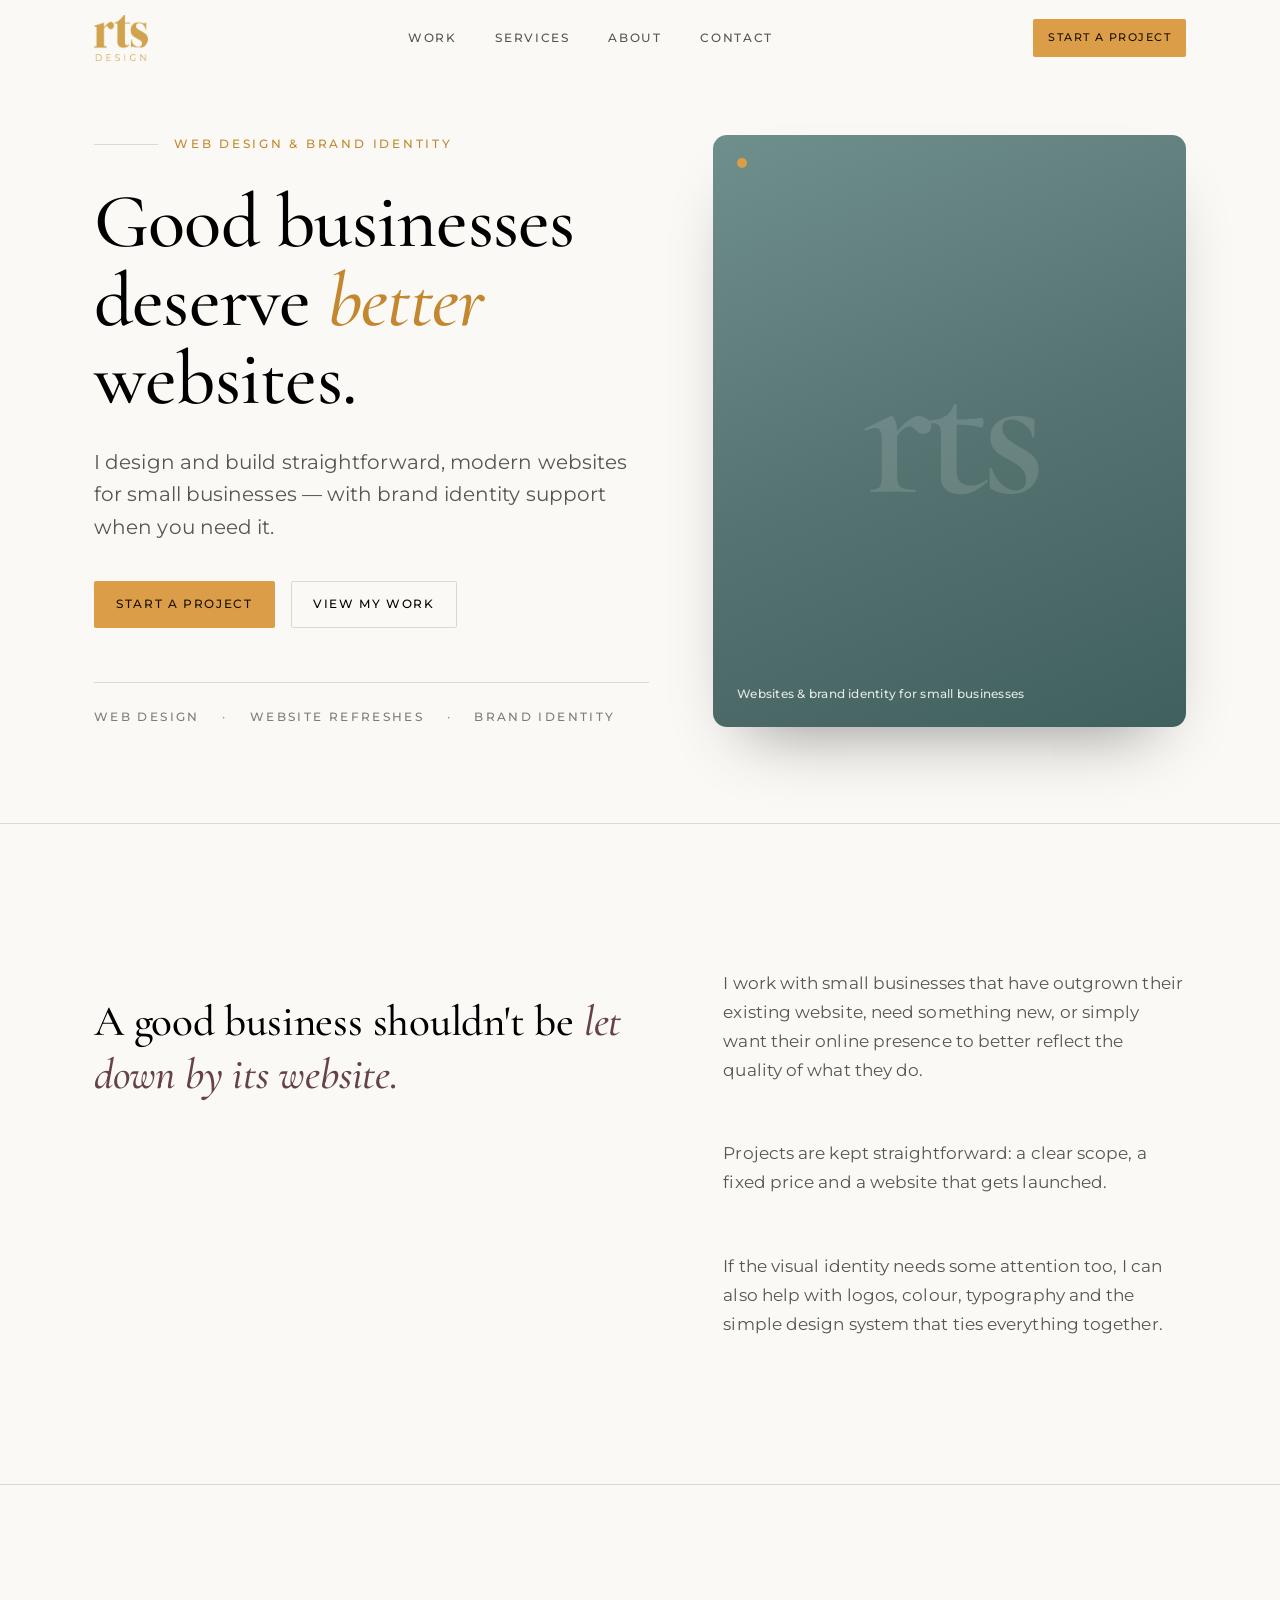
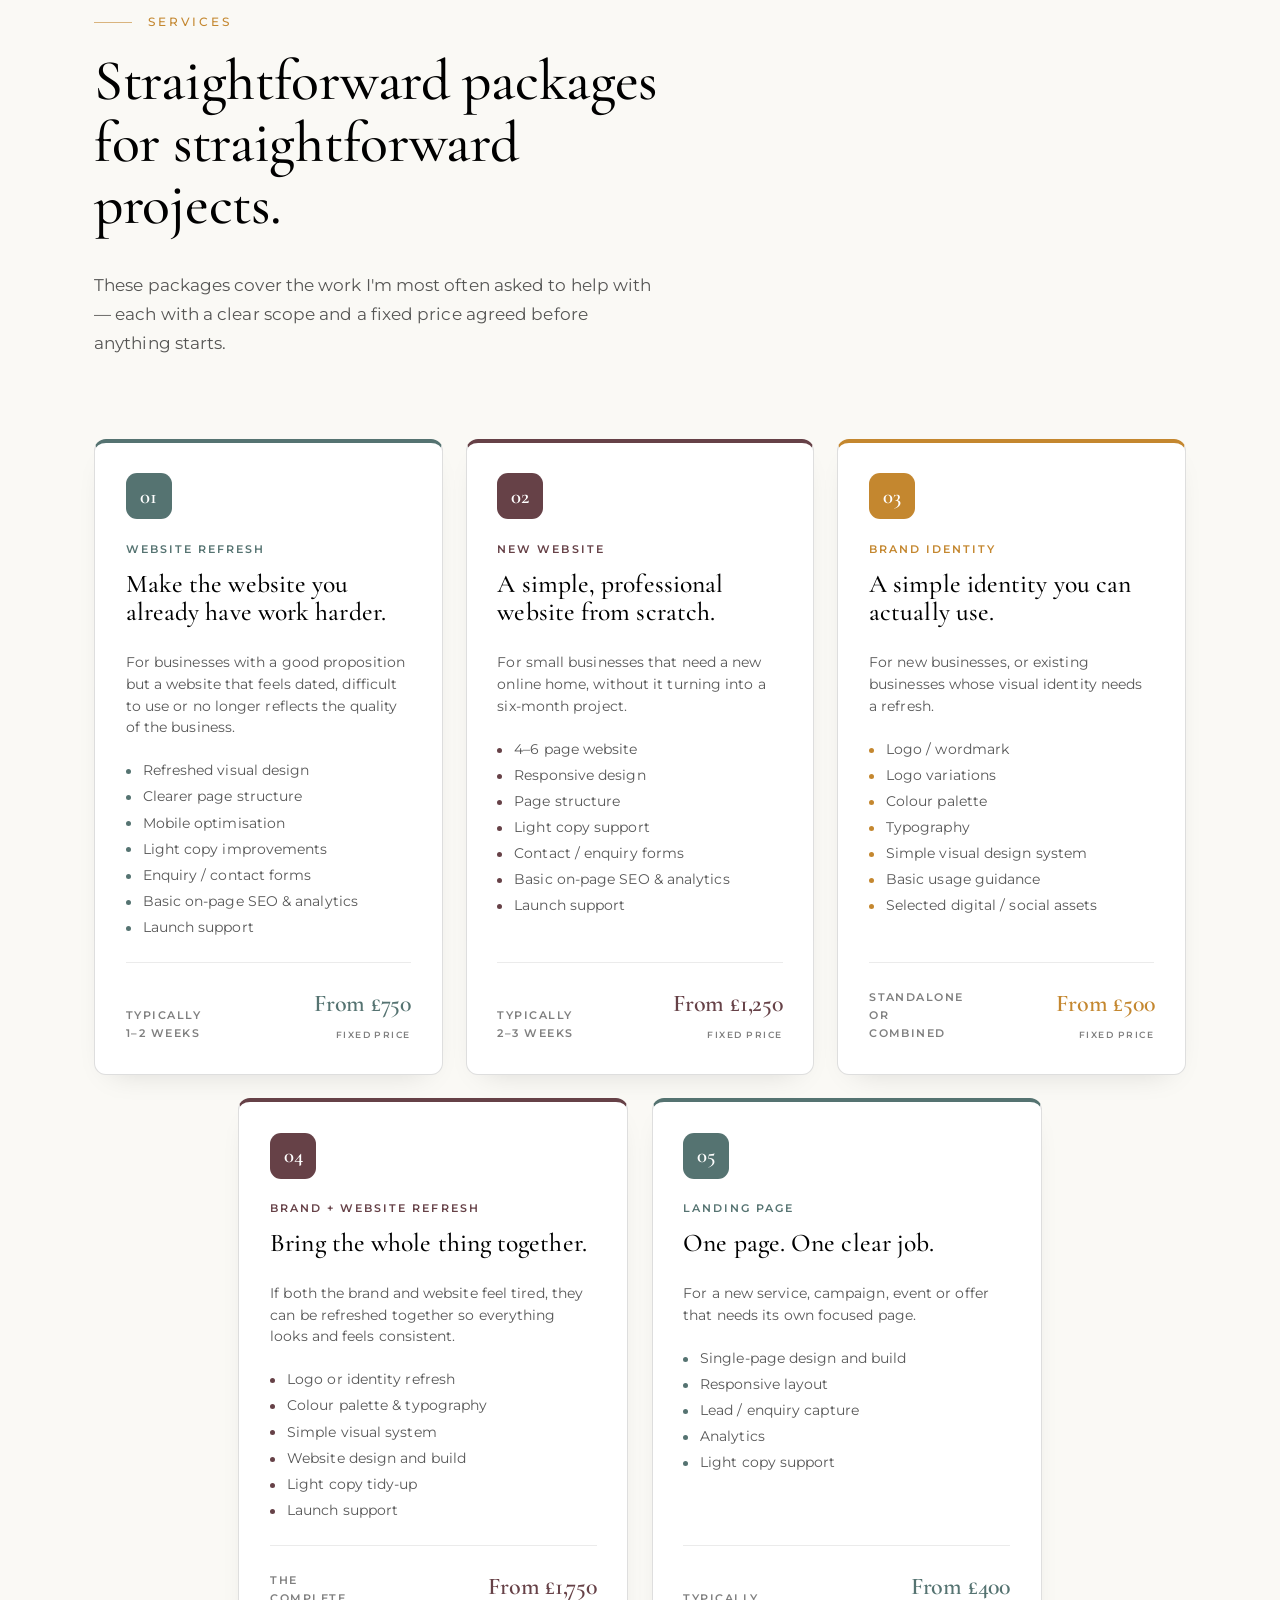
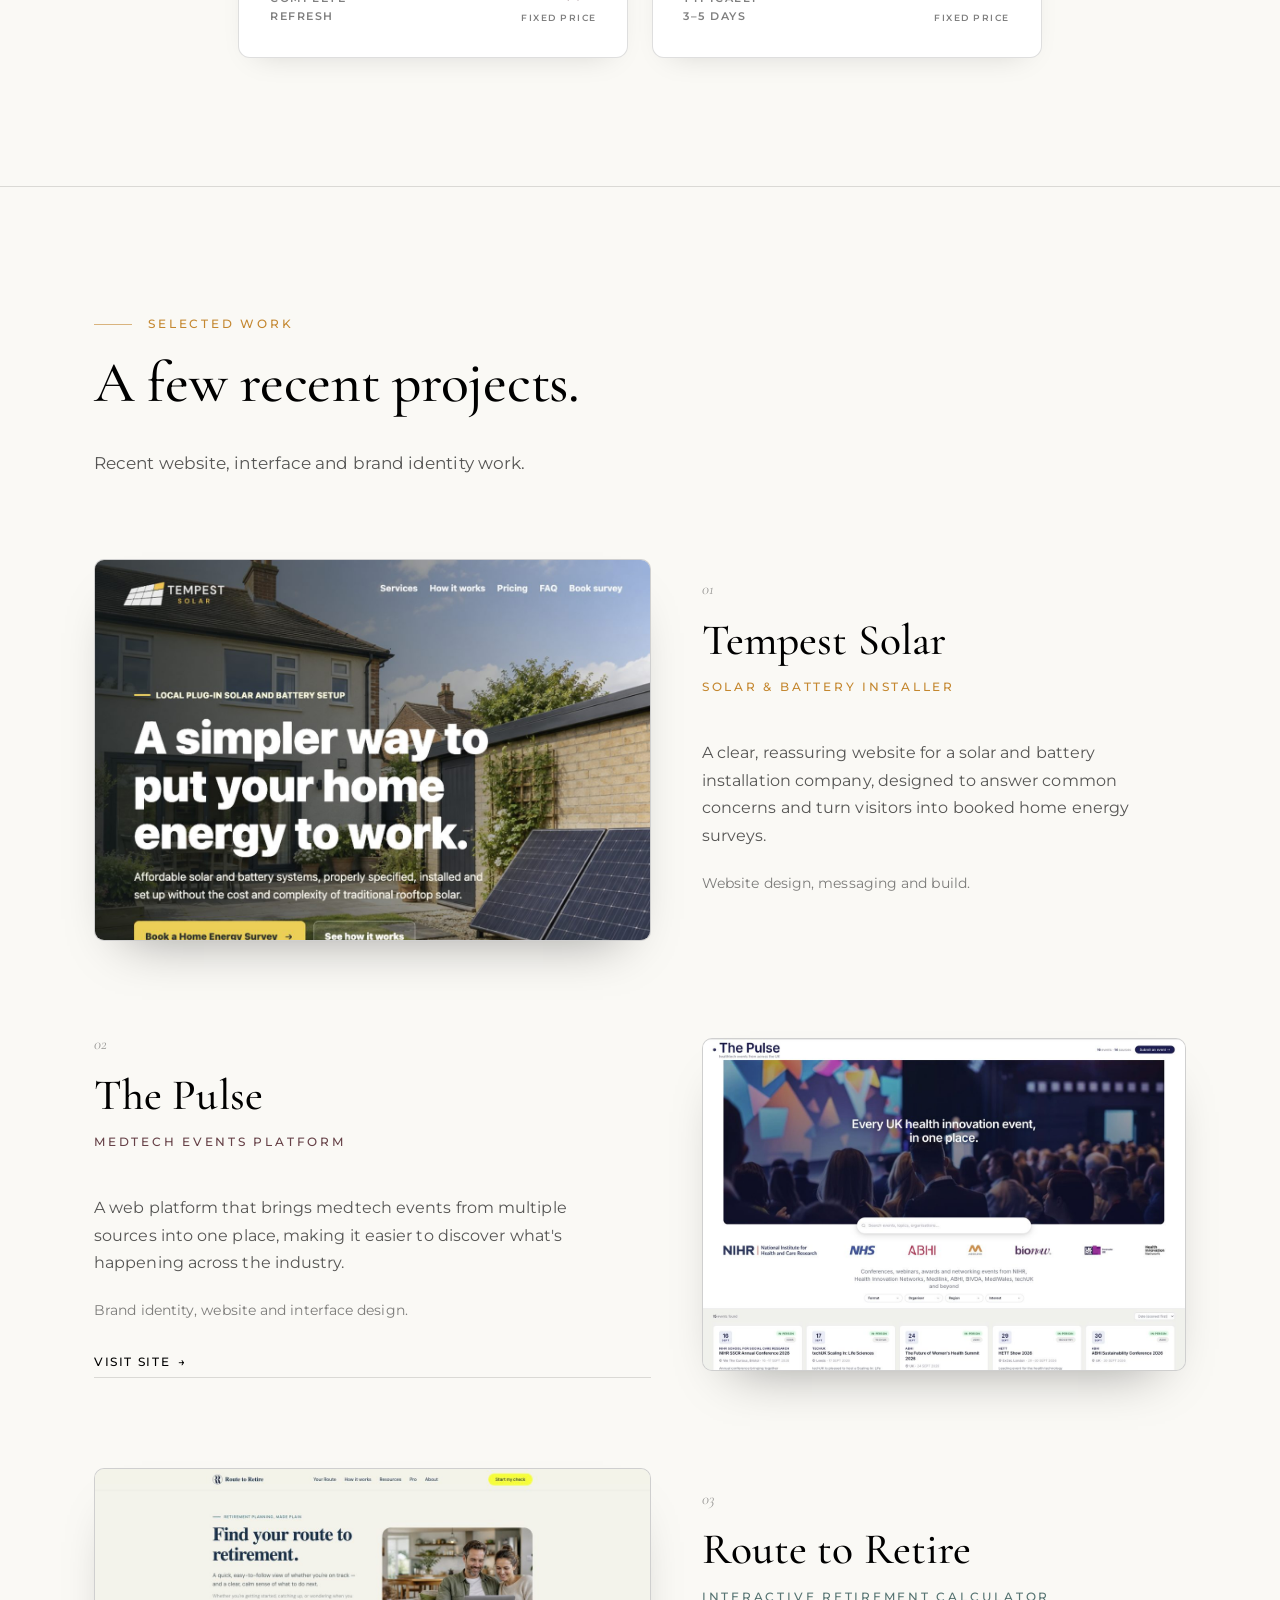
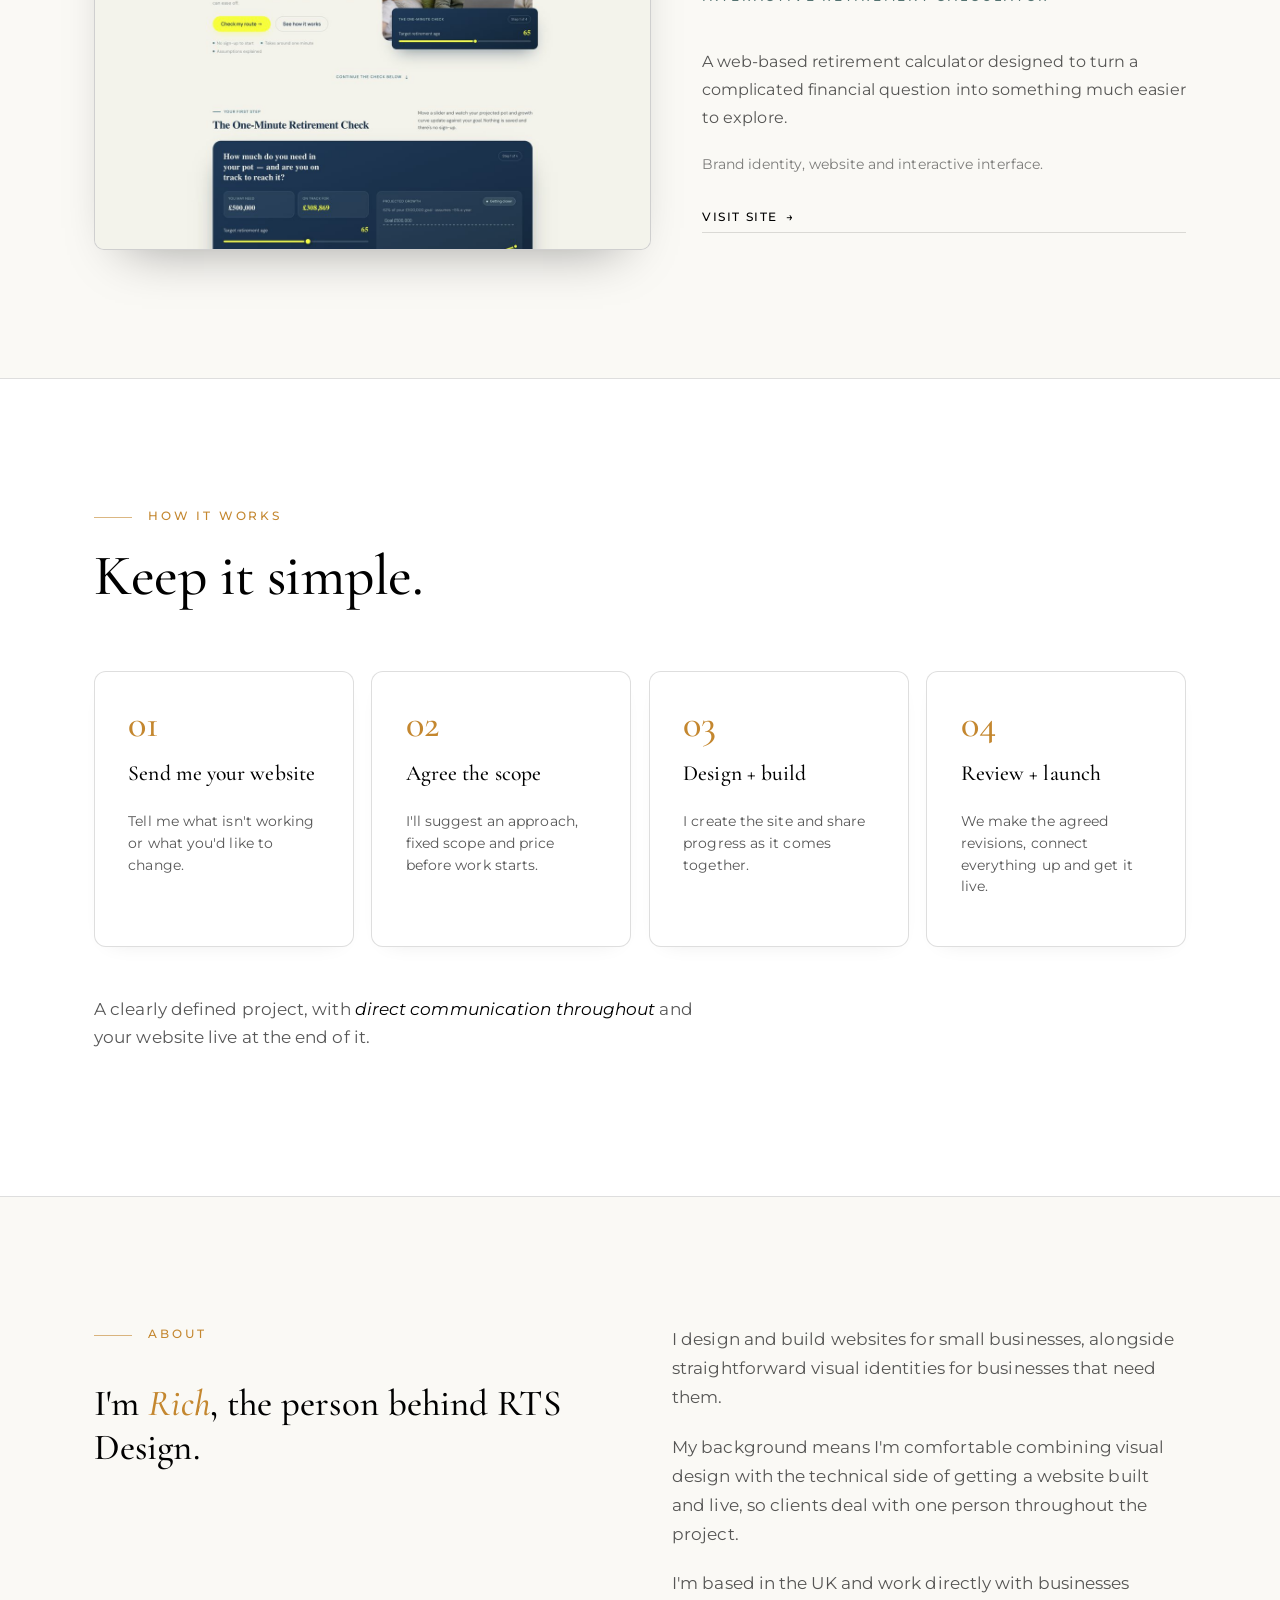
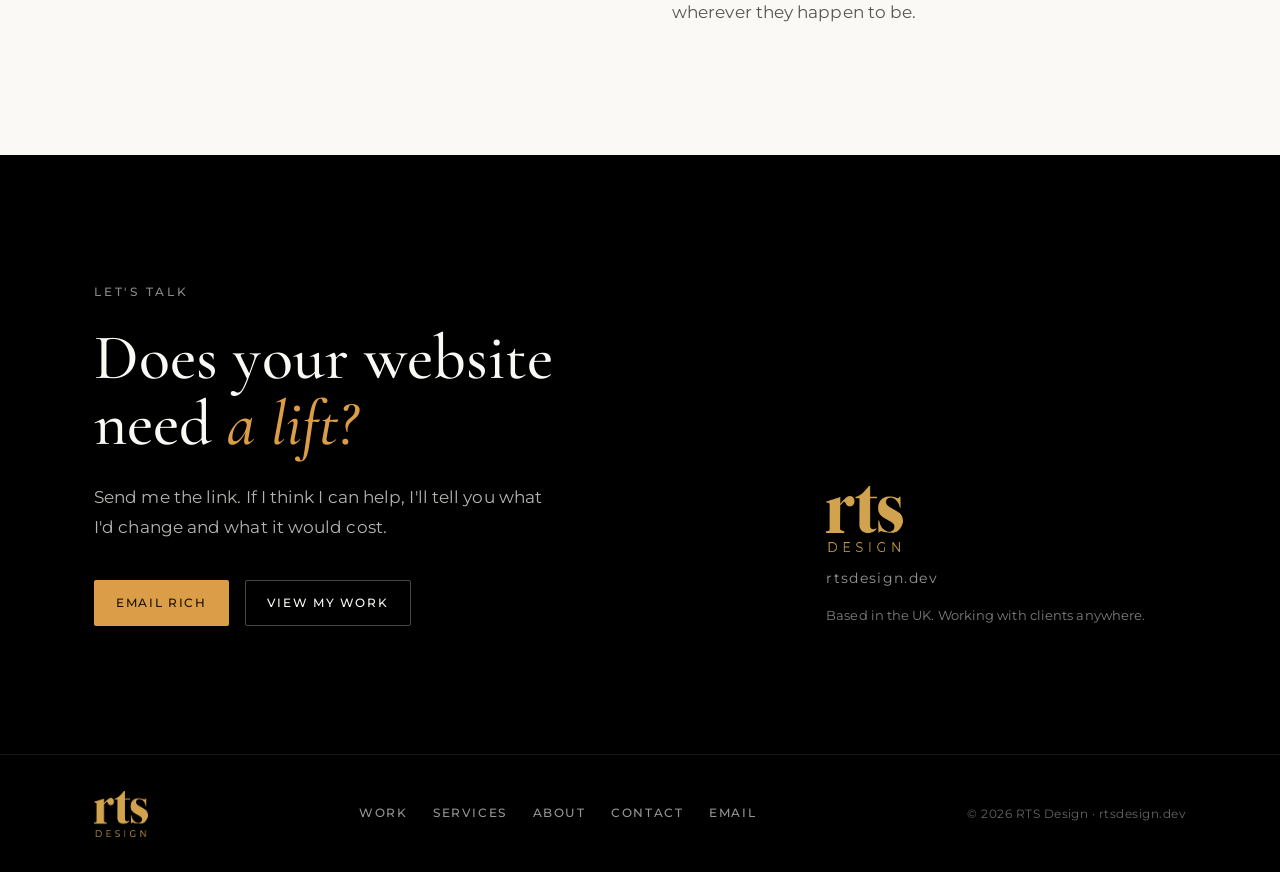
==== index.html @ 557fdabc "Add files via upload" ====
<!DOCTYPE html>
<html lang="en">
<head>
<meta charset="UTF-8" />
<meta name="viewport" content="width=device-width, initial-scale=1.0" />
<title>RTS Design | Web Design &amp; Brand Identity</title>
<meta name="description" content="Straightforward website design, website refreshes and brand identity for small businesses. Clear scope, a fixed price and a website that gets launched." />
<meta name="author" content="Rich — RTS Design" />
<meta name="theme-color" content="#000000" />
<link rel="canonical" href="https://www.rtsdesign.dev/" />

<!-- Open Graph -->
<meta property="og:type" content="website" />
<meta property="og:site_name" content="RTS Design" />
<meta property="og:title" content="RTS Design | Web Design &amp; Brand Identity" />
<meta property="og:description" content="Website design, website refreshes and brand identity for small businesses. Clear scope, a fixed price and a website that gets launched." />
<meta property="og:url" content="https://www.rtsdesign.dev/" />
<meta property="og:image" content="https://www.rtsdesign.dev/og-image.png" />
<meta property="og:image:width" content="1200" />
<meta property="og:image:height" content="630" />

<!-- Twitter -->
<meta name="twitter:card" content="summary_large_image" />
<meta name="twitter:title" content="RTS Design | Web Design &amp; Brand Identity" />
<meta name="twitter:description" content="Website design, website refreshes and brand identity for small businesses." />
<meta name="twitter:image" content="https://www.rtsdesign.dev/og-image.png" />

<link rel="icon" type="image/png" href="[data-uri]" />
<link rel="apple-touch-icon" href="[data-uri]" />

<link rel="preconnect" href="https://fonts.googleapis.com" />
<link rel="preconnect" href="https://fonts.gstatic.com" crossorigin />
<link href="https://fonts.googleapis.com/css2?family=Cormorant+Garamond:ital,wght@0,300;0,400;0,500;0,600;1,400;1,500&family=Montserrat:wght@300;400;500;600&display=swap" rel="stylesheet" />

<style>
/* ============================================================
   RTS DESIGN — one-page portfolio / sales site
   Palette:  Paper #FAF9F5 · Black #000000 · Sunlit Clay #DB9D47
             Deep Teal #648381 · Chocolate Plum #664147
   Type:     Cormorant Garamond (headlines) · Montserrat (UI/body)
   ============================================================ */

:root{
  --paper:      #FAF9F5;
  --paper-pure: #FFFFFF;
  --ink:        #000000;
  --ink-70:     rgba(0,0,0,0.66);
  --ink-50:     rgba(0,0,0,0.50);
  --ink-38:     rgba(0,0,0,0.38);
  --line:       rgba(0,0,0,0.13);
  --line-soft:  rgba(0,0,0,0.08);
  --gold:       #DB9D47;
  --gold-deep:  #C4872F;
  --teal:       #648381;
  --teal-deep:  #557371;
  --plum:       #664147;

  --wrap: 1220px;
  --gut: clamp(1.25rem, 5vw, 4.5rem);
  --sec: clamp(4.5rem, 10vw, 9rem);

  --serif: "Cormorant Garamond", Georgia, "Times New Roman", serif;
  --sans:  "Montserrat", system-ui, -apple-system, "Segoe UI", sans-serif;
}

*,*::before,*::after{ box-sizing:border-box; }

html{ scroll-behavior:smooth; -webkit-text-size-adjust:100%; }

body{
  margin:0;
  background:var(--paper);
  color:var(--ink);
  font-family:var(--sans);
  font-weight:400;
  font-size:17px;
  line-height:1.7;
  letter-spacing:0.005em;
  -webkit-font-smoothing:antialiased;
  text-rendering:optimizeLegibility;
  overflow-x:hidden;
}

img{ max-width:100%; display:block; }
a{ color:inherit; text-decoration:none; }

::selection{ background:var(--gold); color:#1a1200; }

/* ---------- shared layout ---------- */
.wrap{
  width:100%;
  max-width:var(--wrap);
  margin-inline:auto;
  padding-inline:var(--gut);
}
.section{ padding-block:var(--sec); }

/* ---------- typography helpers ---------- */
.label{
  font-family:var(--sans);
  font-weight:500;
  font-size:0.72rem;
  letter-spacing:0.24em;
  text-transform:uppercase;
  color:var(--ink-50);
}
.label--gold{ color:var(--gold-deep); }
.label--teal{ color:var(--teal-deep); }
.label--plum{ color:var(--plum); }

h1,h2,h3{ font-family:var(--serif); font-weight:500; margin:0; }

.display{
  font-family:var(--serif);
  font-weight:500;
  line-height:1.02;
  letter-spacing:-0.01em;
  font-size:clamp(2.6rem, 6vw, 5rem);
}
.h-sec{
  font-family:var(--serif);
  font-weight:500;
  line-height:1.08;
  letter-spacing:-0.005em;
  font-size:clamp(2.2rem, 4.6vw, 3.6rem);
}
.lead{
  font-size:clamp(1.12rem, 1.6vw, 1.35rem);
  line-height:1.6;
  color:var(--ink-70);
  font-weight:400;
}
.muted{ color:var(--ink-70); }

/* ---------- logo (image, unmodified brand asset) ---------- */
.logo{ display:inline-flex; align-items:center; line-height:0; }
.logo-img{ height:46px; width:auto; }
.logo--contact .logo-img{ height:66px; }
.logo--footer .logo-img{ height:46px; }

/* ---------- buttons ---------- */
.btn{
  display:inline-flex; align-items:center; gap:0.55rem;
  font-family:var(--sans);
  font-weight:500;
  font-size:0.78rem;
  letter-spacing:0.13em;
  text-transform:uppercase;
  padding:0.95em 1.7em;
  border:1px solid transparent;
  border-radius:2px;
  cursor:pointer;
  transition:background .35s ease, color .35s ease, border-color .35s ease, transform .35s ease;
  white-space:nowrap;
}
.btn--gold{ background:var(--gold); color:#1a1200; }
.btn--gold:hover{ background:var(--gold-deep); transform:translateY(-2px); }
.btn--ghost{ background:transparent; color:var(--ink); border-color:var(--line); }
.btn--ghost:hover{ border-color:var(--ink); transform:translateY(-2px); }
.btn--ghost-light{ background:transparent; color:var(--paper); border-color:rgba(250,249,245,0.28); }
.btn--ghost-light:hover{ border-color:var(--paper); transform:translateY(-2px); }
.btn--sm{ padding:0.72em 1.25em; font-size:0.7rem; }

/* text link with arrow */
.tlink{
  display:inline-flex; align-items:center; gap:0.5rem;
  font-family:var(--sans); font-weight:500;
  font-size:0.78rem; letter-spacing:0.13em; text-transform:uppercase;
  color:var(--ink);
  padding-bottom:0.3rem;
  border-bottom:1px solid var(--line);
  transition:border-color .3s ease, color .3s ease, gap .3s ease;
}
.tlink:hover{ border-color:var(--gold-deep); color:var(--gold-deep); gap:0.85rem; }
.tlink__arw{ transition:transform .3s ease; }
.tlink:hover .tlink__arw{ transform:translateX(3px); }

/* ============================================================
   NAV
   ============================================================ */
.nav{
  position:fixed; inset:0 0 auto 0; z-index:60;
  transition:background .4s ease, box-shadow .4s ease, border-color .4s ease;
  border-bottom:1px solid transparent;
}
.nav__inner{
  display:flex; align-items:center; justify-content:space-between;
  height:76px;
}
.nav.is-scrolled{
  background:rgba(250,249,245,0.86);
  backdrop-filter:saturate(180%) blur(12px);
  -webkit-backdrop-filter:saturate(180%) blur(12px);
  border-bottom-color:var(--line-soft);
}
.nav__links{ display:flex; align-items:center; gap:2.4rem; }
.nav__link{
  font-family:var(--sans); font-weight:500;
  font-size:0.76rem; letter-spacing:0.14em; text-transform:uppercase;
  color:var(--ink-70);
  position:relative; padding-block:0.4rem;
  transition:color .3s ease;
}
.nav__link::after{
  content:""; position:absolute; left:0; bottom:0; height:1px; width:0;
  background:var(--gold-deep); transition:width .32s ease;
}
.nav__link:hover{ color:var(--ink); }
.nav__link:hover::after{ width:100%; }
.nav__cta{ display:flex; align-items:center; gap:1.4rem; }

.nav__toggle{
  display:none; flex-direction:column; gap:5px;
  background:none; border:0; cursor:pointer; padding:8px 4px;
}
.nav__toggle span{ width:24px; height:1.5px; background:var(--ink); transition:transform .3s ease, opacity .3s ease; }
.nav.is-open .nav__toggle span:nth-child(1){ transform:translateY(6.5px) rotate(45deg); }
.nav.is-open .nav__toggle span:nth-child(2){ opacity:0; }
.nav.is-open .nav__toggle span:nth-child(3){ transform:translateY(-6.5px) rotate(-45deg); }

/* mobile menu */
.mobile-menu{
  position:fixed; inset:76px 0 auto 0; z-index:55;
  background:var(--paper);
  border-bottom:1px solid var(--line);
  padding:1.5rem var(--gut) 2.5rem;
  display:none; flex-direction:column; gap:0.4rem;
  transform:translateY(-8px); opacity:0;
  transition:transform .3s ease, opacity .3s ease;
}
.mobile-menu.is-open{ display:flex; transform:translateY(0); opacity:1; }
.mobile-menu a{
  font-family:var(--sans); font-weight:500;
  font-size:0.85rem; letter-spacing:0.14em; text-transform:uppercase;
  color:var(--ink-70);
  padding:0.85rem 0; border-bottom:1px solid var(--line-soft);
}
.mobile-menu .btn{ margin-top:1.4rem; justify-content:center; }

/* ============================================================
   HERO
   ============================================================ */
.hero{ padding-top:clamp(7rem, 15vh, 11rem); padding-bottom:clamp(3.5rem,8vw,6rem); position:relative; }
.hero__grid{ display:grid; grid-template-columns:1fr; gap:clamp(2.4rem,5vw,4rem); align-items:center; }
.hero__eyebrow{ display:flex; align-items:center; gap:1rem; margin-bottom:1.8rem; }
.hero__eyebrow .rule{ height:1px; width:clamp(2rem,6vw,4rem); background:var(--line); }
.hero h1{ max-width:15ch; }
.hero h1 em{ font-style:italic; color:var(--gold-deep); font-weight:500; }
.hero__sub{ max-width:44ch; margin-top:1.7rem; }
.hero__actions{ display:flex; flex-wrap:wrap; gap:1rem; margin-top:2.3rem; align-items:center; }
.hero__disciplines{
  margin-top:clamp(2.2rem,5vw,3.4rem);
  padding-top:1.5rem;
  border-top:1px solid var(--line);
  display:flex; flex-wrap:wrap; gap:0.7rem 1.4rem;
  font-family:var(--sans); font-weight:500;
  font-size:0.74rem; letter-spacing:0.2em; text-transform:uppercase;
  color:var(--ink-50);
}
.hero__disciplines .dot{ color:var(--gold-deep); }

.hero__media{
  position:relative; aspect-ratio:4/5; border-radius:14px; overflow:hidden;
  background:linear-gradient(158deg,#6f8f8d 0%, #557371 52%, #40605d 100%);
  box-shadow:0 34px 66px -34px rgba(0,0,0,0.45);
}
.hero__media img{ position:absolute; inset:0; width:100%; height:100%; object-fit:cover; }
.hero__media .mono{
  position:absolute; inset:0; display:flex; align-items:center; justify-content:center;
  font-family:var(--serif); font-weight:600; letter-spacing:-0.05em;
  font-size:clamp(7rem,15vw,13rem); color:rgba(255,255,255,0.13); user-select:none;
}
.hero__media .tag{
  position:absolute; left:1.5rem; right:1.5rem; bottom:1.4rem;
  font-family:var(--sans); font-weight:500; font-size:0.76rem; letter-spacing:0.02em;
  color:rgba(255,255,255,0.85);
}
.hero__media .dot{
  position:absolute; top:1.4rem; left:1.5rem; width:10px; height:10px; border-radius:50%;
  background:var(--gold);
}

/* ============================================================
   INTRO / POSITIONING
   ============================================================ */
.intro{ border-top:1px solid var(--line); }
.intro__grid{ display:grid; grid-template-columns:1fr; gap:clamp(2rem,5vw,4rem); align-items:start; }
.intro__statement{ font-size:clamp(1.7rem,3.4vw,2.7rem); font-family:var(--serif); font-weight:500; line-height:1.22; letter-spacing:-0.005em; }
.intro__statement .accent{ color:var(--plum); font-style:italic; }
.intro__body{ display:flex; flex-direction:column; gap:1.3rem; }

/* ============================================================
   SERVICES — standalone cards
   ============================================================ */
.services{ background:var(--paper); border-block:1px solid var(--line); }
.sec-head{ display:flex; flex-direction:column; gap:1.1rem; max-width:52ch; margin-bottom:clamp(2.8rem,5vw,4rem); }
.sec-head__top{ display:flex; align-items:center; gap:1rem; }
.sec-head__top .rule{ height:1px; width:2.4rem; background:var(--gold-deep); opacity:0.6; }

.svc-grid{ display:flex; flex-wrap:wrap; gap:clamp(1.1rem,1.8vw,1.5rem); justify-content:center; }
.svc{
  flex:1 1 300px; max-width:390px;
  background:var(--paper-pure);
  border:1px solid var(--line);
  border-top:4px solid var(--accent, var(--teal));
  border-radius:12px;
  padding:clamp(1.7rem,2.4vw,2.3rem);
  display:flex; flex-direction:column;
  position:relative; z-index:1;
  box-shadow:0 12px 30px -18px rgba(0,0,0,0.18);
  transition:transform .35s ease, box-shadow .35s ease;
}
.svc:hover{ transform:scale(1.03); box-shadow:0 26px 50px -22px rgba(0,0,0,0.28); z-index:2; }
.svc__badge{
  width:46px; height:46px; border-radius:11px;
  background:var(--accent, var(--teal)); color:#fff;
  display:flex; align-items:center; justify-content:center;
  font-family:var(--serif); font-weight:600; font-size:1.3rem;
  margin-bottom:1.3rem;
}
.svc__name{ font-size:0.7rem; letter-spacing:0.18em; text-transform:uppercase; font-weight:600; color:var(--accent, var(--teal)); margin-bottom:0.65rem; }
.svc__title{ font-family:var(--serif); font-weight:500; font-size:clamp(1.4rem,2vw,1.72rem); line-height:1.12; margin-bottom:0.7rem; }
.svc__tag{ color:var(--ink-70); font-size:0.9rem; line-height:1.5; margin-bottom:1.4rem; }
.svc__scope{ list-style:none; margin:0 0 1.6rem; padding:0; display:grid; gap:0.45rem; }
.svc__scope li{ font-size:0.845rem; color:var(--ink-70); line-height:1.4; padding-left:1.05rem; position:relative; }
.svc__scope li::before{ content:""; position:absolute; left:0; top:0.58em; width:5px; height:5px; border-radius:50%; background:var(--accent, var(--teal)); }
.svc__foot{
  margin-top:auto; padding-top:1.3rem; border-top:1px solid var(--line-soft);
  display:flex; align-items:flex-end; justify-content:space-between; gap:1rem; flex-wrap:wrap;
}
.svc__turn{ font-size:0.66rem; letter-spacing:0.14em; text-transform:uppercase; color:var(--ink-50); font-weight:600; max-width:12ch; }
.svc__price{ font-family:var(--serif); font-weight:600; font-size:1.5rem; color:var(--accent, var(--teal)); letter-spacing:-0.01em; text-align:right; }
.svc__price span{ display:block; font-family:var(--sans); font-size:0.58rem; letter-spacing:0.16em; text-transform:uppercase; color:var(--ink-50); font-weight:600; margin-top:0.15rem; }

/* ============================================================
   WORK / CASE STUDIES
   ============================================================ */
.work__list{ display:flex; flex-direction:column; gap:clamp(3.5rem,7vw,6.5rem); margin-top:clamp(2.5rem,5vw,4rem); }
.case{
  display:grid; grid-template-columns:1fr; gap:clamp(1.8rem,4vw,3.5rem);
  align-items:center;
}
.case__media{
  position:relative;
  aspect-ratio:16/11;
  background:#eee;
  overflow:hidden;
  border-radius:10px;
  border:1px solid var(--line);
  box-shadow:0 26px 52px -30px rgba(0,0,0,0.4);
}
.case__media img{ width:100%; height:100%; object-fit:cover; object-position:top center; }

.case__body{ display:flex; flex-direction:column; }
.case__idx{ font-family:var(--serif); font-style:italic; font-size:1rem; color:var(--ink-38); margin-bottom:0.9rem; }
.case__name{ font-size:clamp(2rem,3.4vw,2.9rem); line-height:1.05; margin-bottom:0.5rem; }
.case__cat{ margin-bottom:1.4rem; }
.case__sum{ color:var(--ink-70); max-width:46ch; margin-bottom:0.4rem; font-size:1.02rem; }
.case__role{ color:var(--ink-50); font-size:0.9rem; margin-bottom:1.8rem; }

/* alternate image side on desktop */
@media (min-width:900px){
  .case{ grid-template-columns:1.15fr 1fr; }
  .case--rev .case__media{ order:2; }
  .case--rev .case__body{ order:1; }
}

/* ============================================================
   PROCESS
   ============================================================ */
.process{ background:var(--paper-pure); border-block:1px solid var(--line); }
.process__grid{
  display:grid; grid-template-columns:1fr; gap:clamp(0.9rem,1.4vw,1.2rem);
  margin-bottom:clamp(2rem,4vw,3rem);
}
.step{
  background:var(--paper-pure); padding:clamp(1.7rem,2.6vw,2.4rem);
  display:flex; flex-direction:column;
  border:1px solid var(--line); border-radius:12px;
  position:relative; z-index:1;
  box-shadow:0 8px 22px -16px rgba(0,0,0,0.14);
  transition:transform .3s ease, box-shadow .3s ease;
}
.step:hover{ transform:scale(1.05); box-shadow:0 20px 42px -22px rgba(0,0,0,0.26); z-index:2; }
.step__num{
  font-family:var(--serif); font-weight:500; font-size:2.4rem;
  color:var(--gold-deep); line-height:1; margin-bottom:1.1rem;
}
.step__t{ font-family:var(--serif); font-weight:500; font-size:1.35rem; line-height:1.15; margin-bottom:0.7rem; }
.step__d{ font-size:0.9rem; color:var(--ink-70); line-height:1.5; }
.process__note{ max-width:56ch; color:var(--ink-70); font-size:1.05rem; }
.process__note em{ font-style:italic; color:var(--ink); }

/* ============================================================
   ABOUT
   ============================================================ */
.about__grid{ display:grid; grid-template-columns:1fr; gap:clamp(2rem,5vw,4rem); align-items:start; }
.about__lead{ font-size:clamp(1.5rem,3vw,2.3rem); font-family:var(--serif); font-weight:500; line-height:1.2; }
.about__lead .name{ color:var(--gold-deep); font-style:italic; }
.about__body{ display:flex; flex-direction:column; gap:1.3rem; color:var(--ink-70); }
.about__body p{ margin:0; }

/* ============================================================
   CONTACT
   ============================================================ */
.contact{ background:var(--ink); color:var(--paper); }
.contact .label{ color:rgba(250,249,245,0.55); }
.contact__grid{ display:grid; grid-template-columns:1fr; gap:clamp(2.2rem,5vw,4rem); align-items:end; }
.contact h2{ font-size:clamp(2.4rem,5vw,4.2rem); line-height:1.03; color:var(--paper); max-width:16ch; }
.contact h2 em{ font-style:italic; color:var(--gold); }
.contact__copy{ color:rgba(250,249,245,0.72); max-width:42ch; margin-top:1.6rem; font-size:1.08rem; }
.contact__actions{ margin-top:2.4rem; display:flex; flex-wrap:wrap; gap:1rem; align-items:center; }
.contact__meta{ display:flex; flex-direction:column; align-items:flex-start; gap:0.9rem; }
.contact__meta .site{ font-family:var(--sans); font-size:0.85rem; letter-spacing:0.1em; color:rgba(250,249,245,0.6); }
.contact__meta .based{ font-size:0.82rem; color:rgba(250,249,245,0.5); }

/* ============================================================
   FOOTER
   ============================================================ */
.footer{ background:var(--ink); color:rgba(250,249,245,0.6); border-top:1px solid rgba(250,249,245,0.1); }
.footer__inner{ display:flex; flex-wrap:wrap; align-items:center; justify-content:space-between; gap:1.4rem; padding-block:2.2rem; }
.footer__nav{ display:flex; gap:1.6rem; flex-wrap:wrap; }
.footer__nav a{ font-size:0.72rem; letter-spacing:0.14em; text-transform:uppercase; font-weight:500; color:rgba(250,249,245,0.6); transition:color .3s ease; }
.footer__nav a:hover{ color:var(--gold); }
.footer__copy{ font-size:0.74rem; letter-spacing:0.04em; color:rgba(250,249,245,0.4); }

/* ============================================================
   REVEAL ANIMATION
   ============================================================ */
.reveal{ opacity:0; transform:translateY(22px); transition:opacity .8s cubic-bezier(.16,.7,.3,1), transform .8s cubic-bezier(.16,.7,.3,1); }
.reveal.is-in{ opacity:1; transform:none; }
.reveal[data-d="1"]{ transition-delay:.08s; }
.reveal[data-d="2"]{ transition-delay:.16s; }
.reveal[data-d="3"]{ transition-delay:.24s; }
.reveal[data-d="4"]{ transition-delay:.32s; }

@media (prefers-reduced-motion:reduce){
  html{ scroll-behavior:auto; }
  .reveal{ opacity:1; transform:none; transition:none; }
  .btn:hover,.tlink:hover{ transform:none; }
}

/* ============================================================
   RESPONSIVE
   ============================================================ */
@media (min-width:760px){
  .intro__grid{ grid-template-columns:1.1fr 0.9fr; }
  .about__grid{ grid-template-columns:1fr 1fr; }
  .contact__grid{ grid-template-columns:1.3fr 0.7fr; }
  .process__grid{ grid-template-columns:repeat(4,1fr); }
}
@media (min-width:900px){
  .hero__grid{ grid-template-columns:1.08fr 0.92fr; }
}
@media (max-width:899px){
  .hero__media{ aspect-ratio:16/10; max-height:60vh; }
}

@media (max-width:820px){
  .nav__links, .nav__cta .btn{ display:none; }
  .nav__toggle{ display:flex; }
}

@media (max-width:520px){
  body{ font-size:16px; }
  .hero__actions .btn{ flex:1 1 auto; justify-content:center; }
  .footer__inner{ flex-direction:column; align-items:flex-start; }
}
</style>
</head>
<body>

<!-- ==================== NAV ==================== -->
<header class="nav" id="nav">
  <div class="wrap nav__inner">
    <a href="#top" class="logo" aria-label="RTS Design home">
      <img class="logo-img" src="[data-uri]" alt="RTS Design" width="500" height="427" />
    </a>

    <nav class="nav__links" aria-label="Primary">
      <a href="#work" class="nav__link">Work</a>
      <a href="#services" class="nav__link">Services</a>
      <a href="#about" class="nav__link">About</a>
      <a href="#contact" class="nav__link">Contact</a>
    </nav>

    <div class="nav__cta">
      <a href="#contact" class="btn btn--gold btn--sm">Start a project</a>
      <button class="nav__toggle" id="navToggle" aria-label="Menu" aria-expanded="false" aria-controls="mobileMenu">
        <span></span><span></span><span></span>
      </button>
    </div>
  </div>
</header>

<div class="mobile-menu" id="mobileMenu">
  <a href="#work">Work</a>
  <a href="#services">Services</a>
  <a href="#about">About</a>
  <a href="#contact">Contact</a>
  <a href="#contact" class="btn btn--gold">Start a project</a>
</div>

<main id="top">

  <!-- ==================== HERO ==================== -->
  <section class="hero wrap" aria-labelledby="hero-h">
    <div class="hero__grid">
      <div>
        <div class="hero__eyebrow reveal">
          <span class="rule" aria-hidden="true"></span>
          <span class="label label--gold">Web design &amp; brand identity</span>
        </div>
        <h1 class="display reveal" data-d="1" id="hero-h">Good businesses deserve <em>better</em> websites.</h1>
        <p class="lead hero__sub reveal" data-d="2">I design and build straightforward, modern websites for small businesses — with brand identity support when you need it.</p>
        <div class="hero__actions reveal" data-d="3">
          <a href="#contact" class="btn btn--gold">Start a project</a>
          <a href="#work" class="btn btn--ghost">View my work</a>
        </div>
        <div class="hero__disciplines reveal" data-d="4">
          <span>Web design</span><span class="dot">·</span>
          <span>Website refreshes</span><span class="dot">·</span>
          <span>Brand identity</span>
        </div>
      </div>

      <div class="hero__media reveal" data-d="2">
        <!-- Add your image here: <img src="assets/hero.jpg" alt="" /> -->
        <span class="dot" aria-hidden="true"></span>
        <span class="mono" aria-hidden="true">rts</span>
        <span class="tag">Websites &amp; brand identity for small businesses</span>
      </div>
    </div>
  </section>

  <!-- ==================== INTRO / POSITIONING ==================== -->
  <section class="intro section">
    <div class="wrap intro__grid">
      <p class="intro__statement reveal">
        A good business shouldn't be <span class="accent">let down by its website.</span>
      </p>
      <div class="intro__body reveal" data-d="1">
        <p class="muted">I work with small businesses that have outgrown their existing website, need something new, or simply want their online presence to better reflect the quality of what they do.</p>
        <p class="muted">Projects are kept straightforward: a clear scope, a fixed price and a website that gets launched.</p>
        <p class="muted">If the visual identity needs some attention too, I can also help with logos, colour, typography and the simple design system that ties everything together.</p>
      </div>
    </div>
  </section>

  <!-- ==================== SERVICES ==================== -->
  <section class="services section" id="services">
    <div class="wrap">
      <div class="sec-head reveal">
        <div class="sec-head__top">
          <span class="rule" aria-hidden="true"></span>
          <span class="label label--gold">Services</span>
        </div>
        <h2 class="h-sec">Straightforward packages for straightforward projects.</h2>
        <p class="muted">These packages cover the work I'm most often asked to help with — each with a clear scope and a fixed price agreed before anything starts.</p>
      </div>

      <div class="svc-grid">

        <!-- 01 WEBSITE REFRESH -->
        <article class="svc reveal" style="--accent:var(--teal-deep)">
          <div class="svc__badge">01</div>
          <div class="svc__name">Website Refresh</div>
          <h3 class="svc__title">Make the website you already have work harder.</h3>
          <p class="svc__tag">For businesses with a good proposition but a website that feels dated, difficult to use or no longer reflects the quality of the business.</p>
          <ul class="svc__scope">
            <li>Refreshed visual design</li>
            <li>Clearer page structure</li>
            <li>Mobile optimisation</li>
            <li>Light copy improvements</li>
            <li>Enquiry / contact forms</li>
            <li>Basic on-page SEO &amp; analytics</li>
            <li>Launch support</li>
          </ul>
          <div class="svc__foot">
            <span class="svc__turn">Typically 1–2 weeks</span>
            <span class="svc__price">From £750<span>Fixed price</span></span>
          </div>
        </article>

        <!-- 02 NEW WEBSITE -->
        <article class="svc reveal" data-d="1" style="--accent:var(--plum)">
          <div class="svc__badge">02</div>
          <div class="svc__name">New Website</div>
          <h3 class="svc__title">A simple, professional website from scratch.</h3>
          <p class="svc__tag">For small businesses that need a new online home, without it turning into a six-month project.</p>
          <ul class="svc__scope">
            <li>4–6 page website</li>
            <li>Responsive design</li>
            <li>Page structure</li>
            <li>Light copy support</li>
            <li>Contact / enquiry forms</li>
            <li>Basic on-page SEO &amp; analytics</li>
            <li>Launch support</li>
          </ul>
          <div class="svc__foot">
            <span class="svc__turn">Typically 2–3 weeks</span>
            <span class="svc__price">From £1,250<span>Fixed price</span></span>
          </div>
        </article>

        <!-- 03 BRAND IDENTITY -->
        <article class="svc reveal" data-d="2" style="--accent:var(--gold-deep)">
          <div class="svc__badge">03</div>
          <div class="svc__name">Brand Identity</div>
          <h3 class="svc__title">A simple identity you can actually use.</h3>
          <p class="svc__tag">For new businesses, or existing businesses whose visual identity needs a refresh.</p>
          <ul class="svc__scope">
            <li>Logo / wordmark</li>
            <li>Logo variations</li>
            <li>Colour palette</li>
            <li>Typography</li>
            <li>Simple visual design system</li>
            <li>Basic usage guidance</li>
            <li>Selected digital / social assets</li>
          </ul>
          <div class="svc__foot">
            <span class="svc__turn">Standalone or combined</span>
            <span class="svc__price">From £500<span>Fixed price</span></span>
          </div>
        </article>

        <!-- 04 BRAND + WEBSITE REFRESH -->
        <article class="svc reveal" style="--accent:var(--plum)">
          <div class="svc__badge">04</div>
          <div class="svc__name">Brand + Website Refresh</div>
          <h3 class="svc__title">Bring the whole thing together.</h3>
          <p class="svc__tag">If both the brand and website feel tired, they can be refreshed together so everything looks and feels consistent.</p>
          <ul class="svc__scope">
            <li>Logo or identity refresh</li>
            <li>Colour palette &amp; typography</li>
            <li>Simple visual system</li>
            <li>Website design and build</li>
            <li>Light copy tidy-up</li>
            <li>Launch support</li>
          </ul>
          <div class="svc__foot">
            <span class="svc__turn">The complete refresh</span>
            <span class="svc__price">From £1,750<span>Fixed price</span></span>
          </div>
        </article>

        <!-- 05 LANDING PAGE -->
        <article class="svc reveal" data-d="1" style="--accent:var(--teal-deep)">
          <div class="svc__badge">05</div>
          <div class="svc__name">Landing Page</div>
          <h3 class="svc__title">One page. One clear job.</h3>
          <p class="svc__tag">For a new service, campaign, event or offer that needs its own focused page.</p>
          <ul class="svc__scope">
            <li>Single-page design and build</li>
            <li>Responsive layout</li>
            <li>Lead / enquiry capture</li>
            <li>Analytics</li>
            <li>Light copy support</li>
          </ul>
          <div class="svc__foot">
            <span class="svc__turn">Typically 3–5 days</span>
            <span class="svc__price">From £400<span>Fixed price</span></span>
          </div>
        </article>

      </div>
    </div>
  </section>

  <!-- ==================== WORK / CASE STUDIES ==================== -->
  <section class="work section wrap" id="work">
    <div class="sec-head reveal">
      <div class="sec-head__top">
        <span class="rule" aria-hidden="true"></span>
        <span class="label label--gold">Selected work</span>
      </div>
      <h2 class="h-sec">A few recent projects.</h2>
      <p class="muted">Recent website, interface and brand identity work.</p>
    </div>

    <div class="work__list">

      <!-- TEMPEST SOLAR -->
      <article class="case reveal">
        <div class="case__media">
          <img src="[data-uri]" alt="Tempest Solar — solar and battery installation website" loading="lazy" width="1200" height="824" />
        </div>
        <div class="case__body">
          <div class="case__idx">01</div>
          <h3 class="case__name">Tempest Solar</h3>
          <div class="case__cat"><span class="label label--gold">Solar &amp; battery installer</span></div>
          <p class="case__sum">A clear, reassuring website for a solar and battery installation company, designed to answer common concerns and turn visitors into booked home energy surveys.</p>
          <p class="case__role">Website design, messaging and build.</p>
        </div>
      </article>

      <!-- THE PULSE -->
      <article class="case case--rev reveal">
        <div class="case__media">
          <img src="[data-uri]" alt="The Pulse — healthtech events platform website" loading="lazy" width="1200" height="824" />
        </div>
        <div class="case__body">
          <div class="case__idx">02</div>
          <h3 class="case__name">The Pulse</h3>
          <div class="case__cat"><span class="label label--plum">Medtech events platform</span></div>
          <p class="case__sum">A web platform that brings medtech events from multiple sources into one place, making it easier to discover what's happening across the industry.</p>
          <p class="case__role">Brand identity, website and interface design.</p>
          <a href="https://www.thepulse.health" target="_blank" rel="noopener" class="tlink">Visit site <span class="tlink__arw" aria-hidden="true">→</span></a>
        </div>
      </article>

      <!-- ROUTE TO RETIRE -->
      <article class="case reveal">
        <div class="case__media">
          <img src="[data-uri]" alt="Route to Retire — interactive retirement calculator website" loading="lazy" width="1200" height="824" />
        </div>
        <div class="case__body">
          <div class="case__idx">03</div>
          <h3 class="case__name">Route to Retire</h3>
          <div class="case__cat"><span class="label label--teal">Interactive retirement calculator</span></div>
          <p class="case__sum">A web-based retirement calculator designed to turn a complicated financial question into something much easier to explore.</p>
          <p class="case__role">Brand identity, website and interactive interface.</p>
          <a href="https://www.routetoretire.co.uk" target="_blank" rel="noopener" class="tlink">Visit site <span class="tlink__arw" aria-hidden="true">→</span></a>
        </div>
      </article>

    </div>
  </section>

  <!-- ==================== PROCESS ==================== -->
  <section class="process section">
    <div class="wrap">
      <div class="sec-head reveal">
        <div class="sec-head__top">
          <span class="rule" aria-hidden="true"></span>
          <span class="label label--gold">How it works</span>
        </div>
        <h2 class="h-sec">Keep it simple.</h2>
      </div>

      <div class="process__grid">
        <div class="step reveal">
          <div class="step__num">01</div>
          <div class="step__t">Send me your website</div>
          <p class="step__d">Tell me what isn't working or what you'd like to change.</p>
        </div>
        <div class="step reveal" data-d="1">
          <div class="step__num">02</div>
          <div class="step__t">Agree the scope</div>
          <p class="step__d">I'll suggest an approach, fixed scope and price before work starts.</p>
        </div>
        <div class="step reveal" data-d="2">
          <div class="step__num">03</div>
          <div class="step__t">Design + build</div>
          <p class="step__d">I create the site and share progress as it comes together.</p>
        </div>
        <div class="step reveal" data-d="3">
          <div class="step__num">04</div>
          <div class="step__t">Review + launch</div>
          <p class="step__d">We make the agreed revisions, connect everything up and get it live.</p>
        </div>
      </div>

      <p class="process__note reveal">A clearly defined project, with <em>direct communication throughout</em> and your website live at the end of it.</p>
    </div>
  </section>

  <!-- ==================== ABOUT ==================== -->
  <section class="about section wrap" id="about">
    <div class="about__grid">
      <div class="reveal">
        <div class="sec-head__top" style="margin-bottom:1.4rem;">
          <span class="rule" aria-hidden="true" style="background:var(--gold-deep);opacity:.6;height:1px;width:2.4rem;display:inline-block;"></span>
          <span class="label label--gold">About</span>
        </div>
        <p class="about__lead">I'm <span class="name">Rich</span>, the person behind RTS Design.</p>
      </div>
      <div class="about__body reveal" data-d="1">
        <p>I design and build websites for small businesses, alongside straightforward visual identities for businesses that need them.</p>
        <p>My background means I'm comfortable combining visual design with the technical side of getting a website built and live, so clients deal with one person throughout the project.</p>
        <p>I'm based in the UK and work directly with businesses wherever they happen to be.</p>
      </div>
    </div>
  </section>

  <!-- ==================== CONTACT ==================== -->
  <section class="contact section" id="contact">
    <div class="wrap contact__grid">
      <div class="reveal">
        <span class="label" style="display:block;margin-bottom:1.4rem;">Let's talk</span>
        <h2>Does your website need <em>a lift?</em></h2>
        <p class="contact__copy">Send me the link. If I think I can help, I'll tell you what I'd change and what it would cost.</p>
        <div class="contact__actions">
          <a href="mailto:hello@rtsdesign.dev?subject=Project%20enquiry%20%E2%80%94%20RTS%20Design" class="btn btn--gold">Email Rich</a>
          <a href="#work" class="btn btn--ghost-light">View my work</a>
        </div>
      </div>
      <div class="contact__meta reveal" data-d="1">
        <span class="logo logo--contact" aria-label="RTS Design">
          <img class="logo-img" src="[data-uri]" alt="RTS Design" width="500" height="427" />
        </span>
        <span class="site">rtsdesign.dev</span>
        <span class="based">Based in the UK. Working with clients anywhere.</span>
      </div>
    </div>
  </section>

</main>

<!-- ==================== FOOTER ==================== -->
<footer class="footer">
  <div class="wrap footer__inner">
    <a href="#top" class="logo logo--footer" aria-label="RTS Design">
      <img class="logo-img" src="[data-uri]" alt="RTS Design" width="500" height="427" />
    </a>
    <nav class="footer__nav" aria-label="Footer">
      <a href="#work">Work</a>
      <a href="#services">Services</a>
      <a href="#about">About</a>
      <a href="#contact">Contact</a>
      <a href="mailto:hello@rtsdesign.dev">Email</a>
    </nav>
    <span class="footer__copy">© <span id="yr">2026</span> RTS Design · rtsdesign.dev</span>
  </div>
</footer>

<script>
(function(){
  "use strict";

  var nav = document.getElementById('nav');
  var onScroll = function(){
    if(window.scrollY > 24){ nav.classList.add('is-scrolled'); }
    else{ nav.classList.remove('is-scrolled'); }
  };
  onScroll();
  window.addEventListener('scroll', onScroll, { passive:true });

  var toggle = document.getElementById('navToggle');
  var menu = document.getElementById('mobileMenu');
  var closeMenu = function(){
    nav.classList.remove('is-open');
    menu.classList.remove('is-open');
    toggle.setAttribute('aria-expanded','false');
  };
  toggle.addEventListener('click', function(){
    var open = menu.classList.toggle('is-open');
    nav.classList.toggle('is-open', open);
    toggle.setAttribute('aria-expanded', open ? 'true':'false');
  });
  menu.querySelectorAll('a').forEach(function(a){ a.addEventListener('click', closeMenu); });

  var els = document.querySelectorAll('.reveal');
  if('IntersectionObserver' in window){
    var io = new IntersectionObserver(function(entries){
      entries.forEach(function(e){
        if(e.isIntersecting){ e.target.classList.add('is-in'); io.unobserve(e.target); }
      });
    }, { threshold:0.12, rootMargin:'0px 0px -8% 0px' });
    els.forEach(function(el){ io.observe(el); });
  } else {
    els.forEach(function(el){ el.classList.add('is-in'); });
  }

  document.getElementById('yr').textContent = new Date().getFullYear();
})();
</script>

</body>
</html>
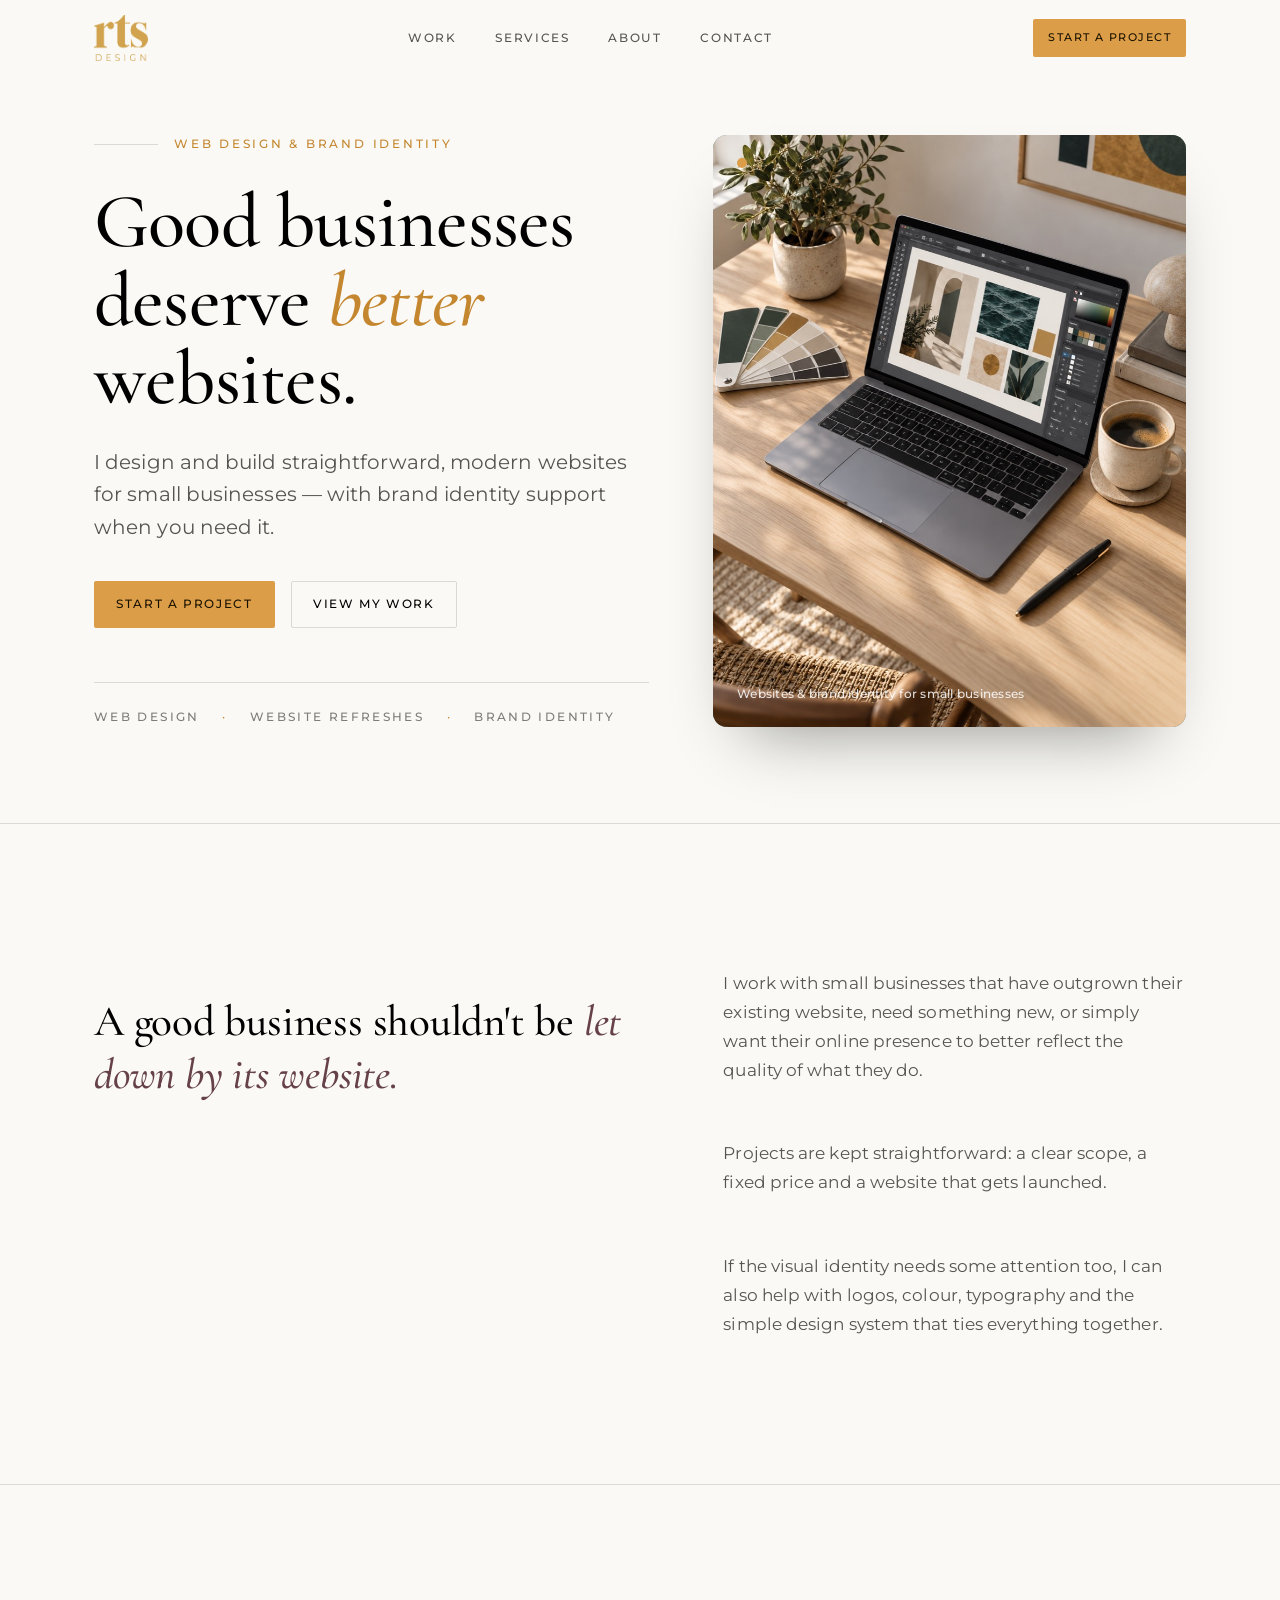
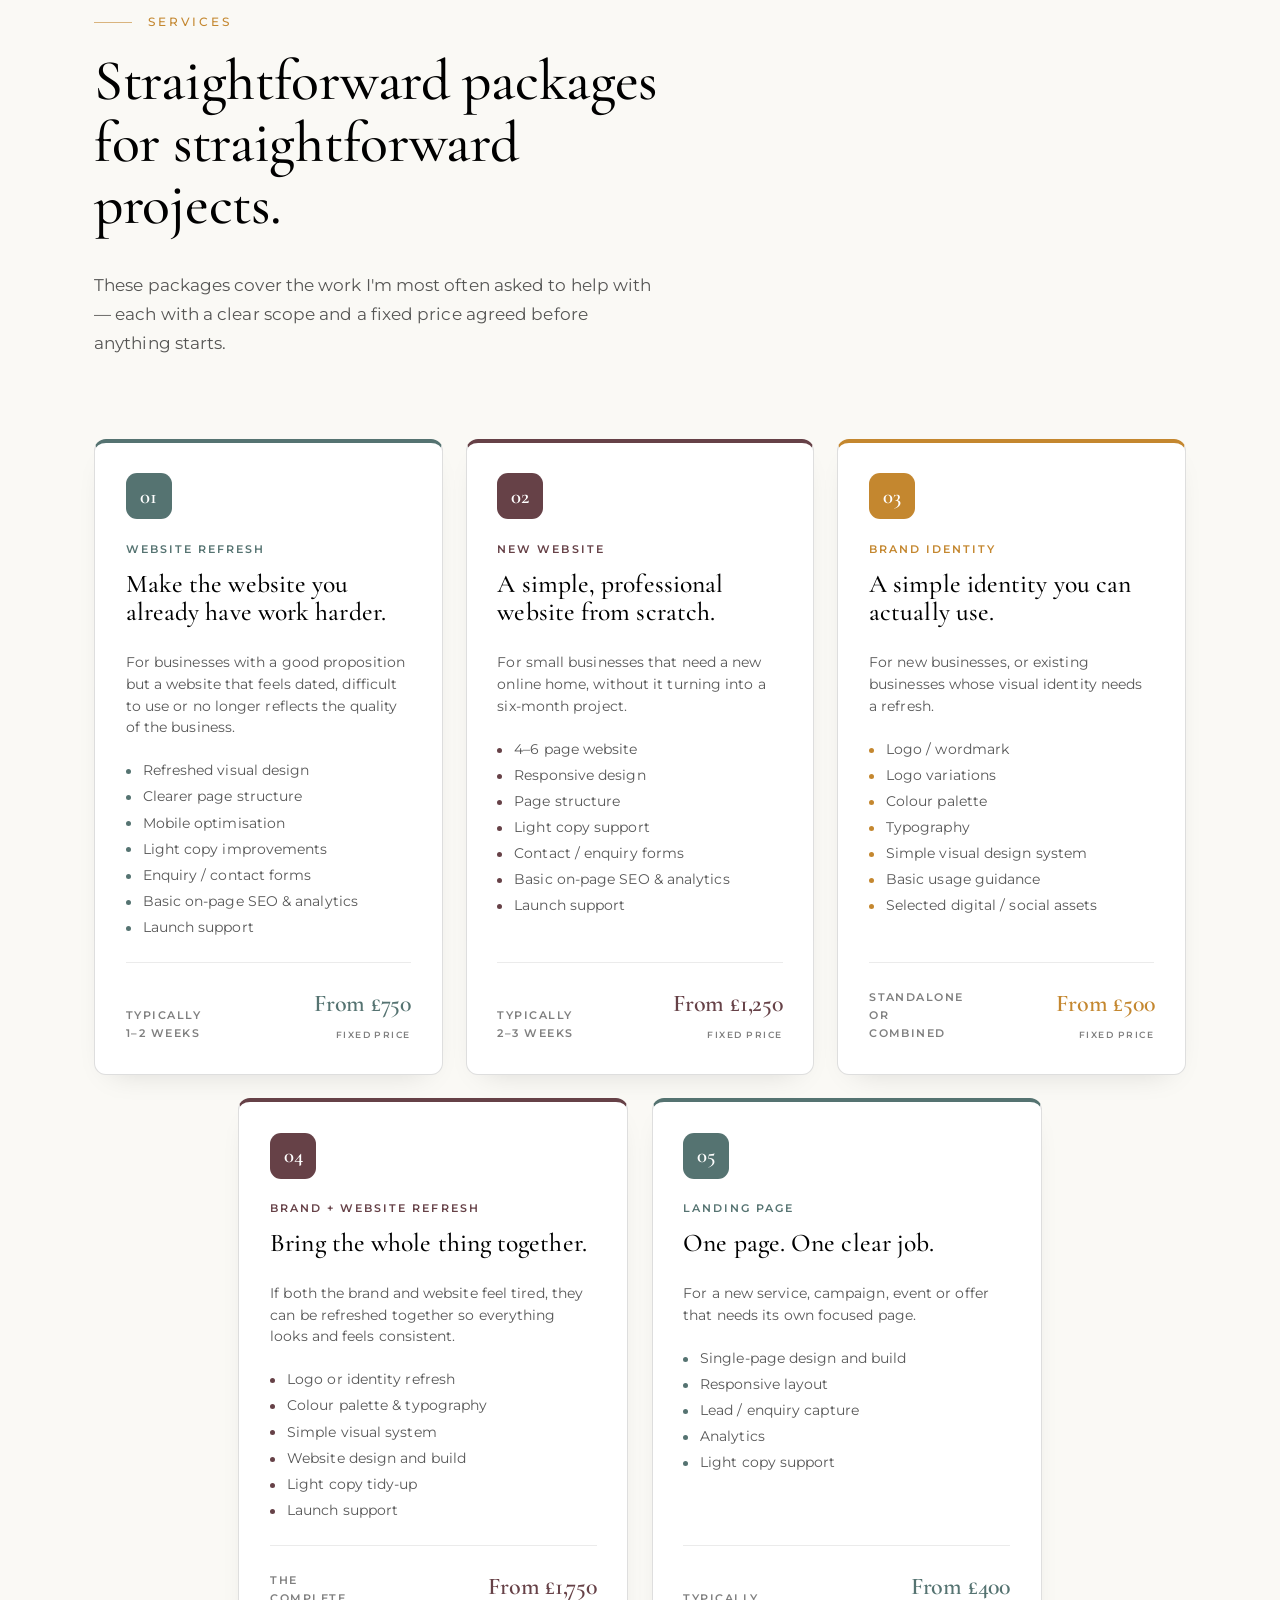
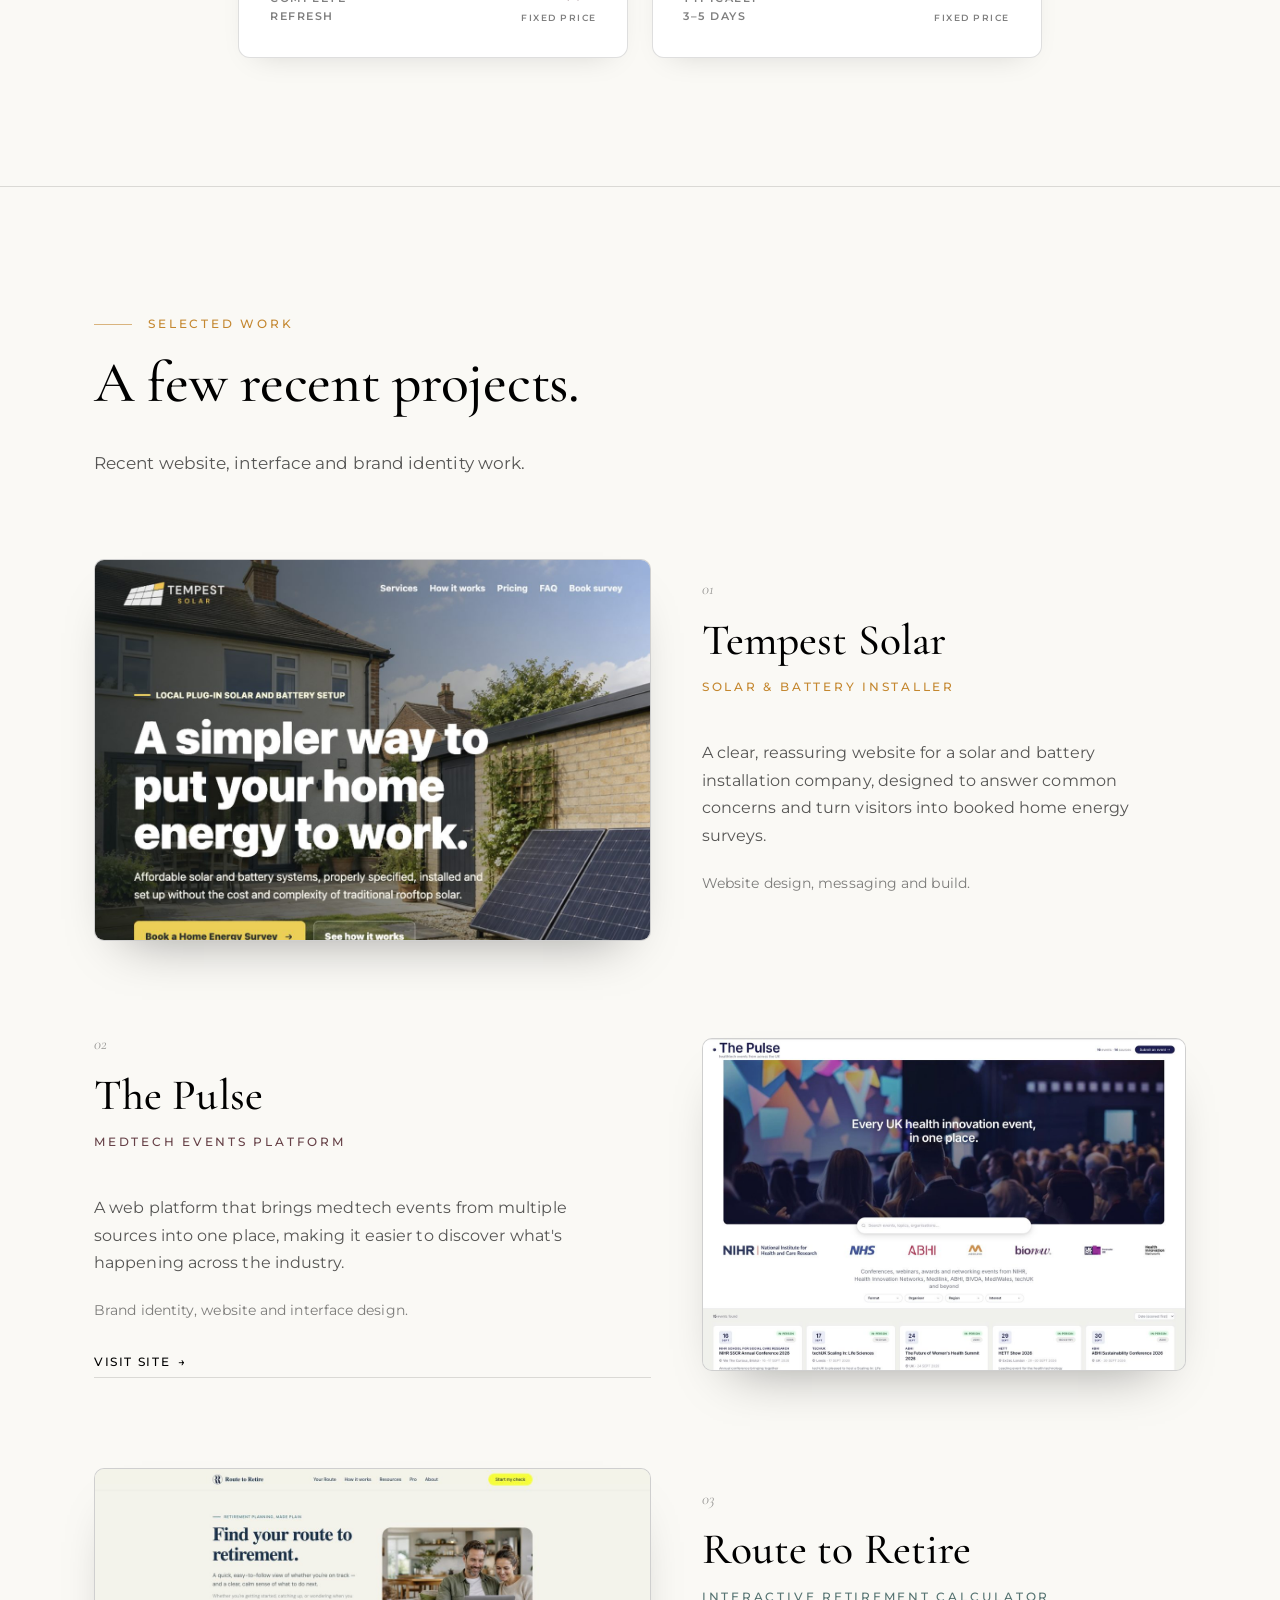
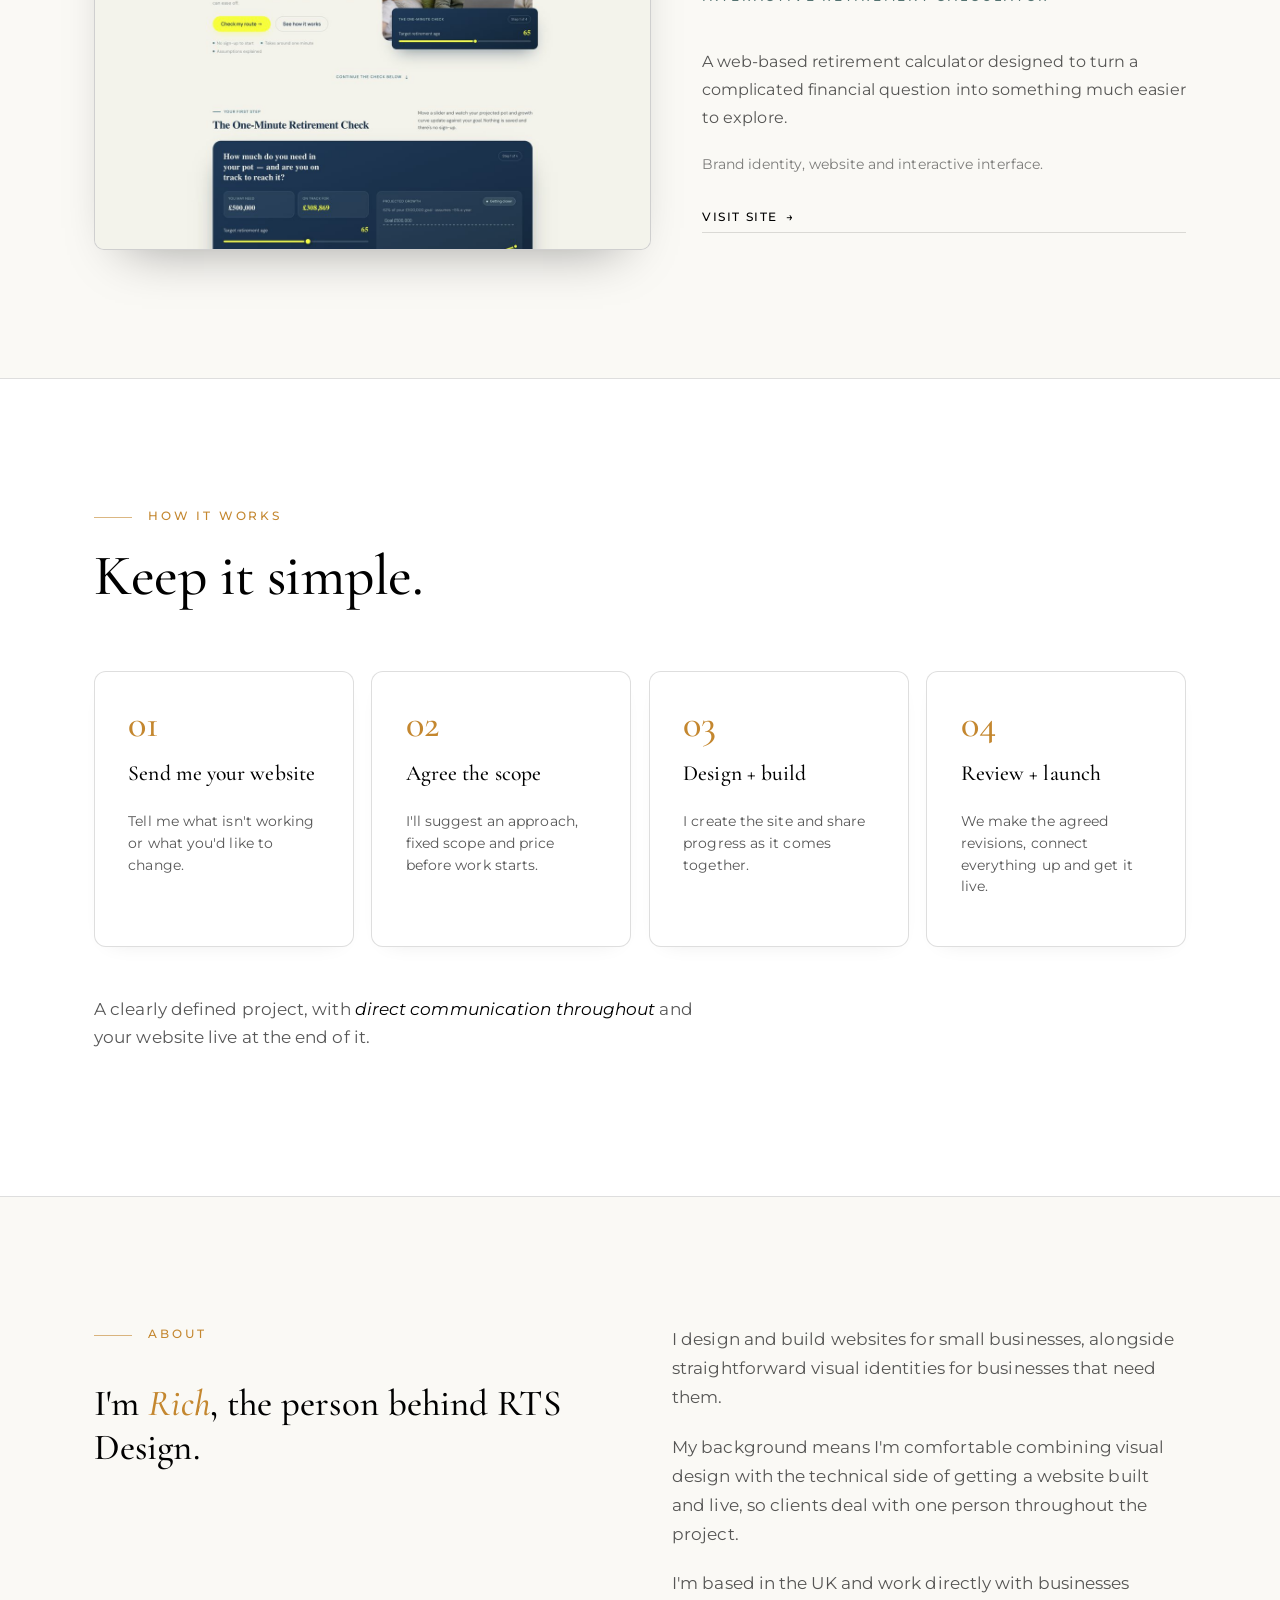
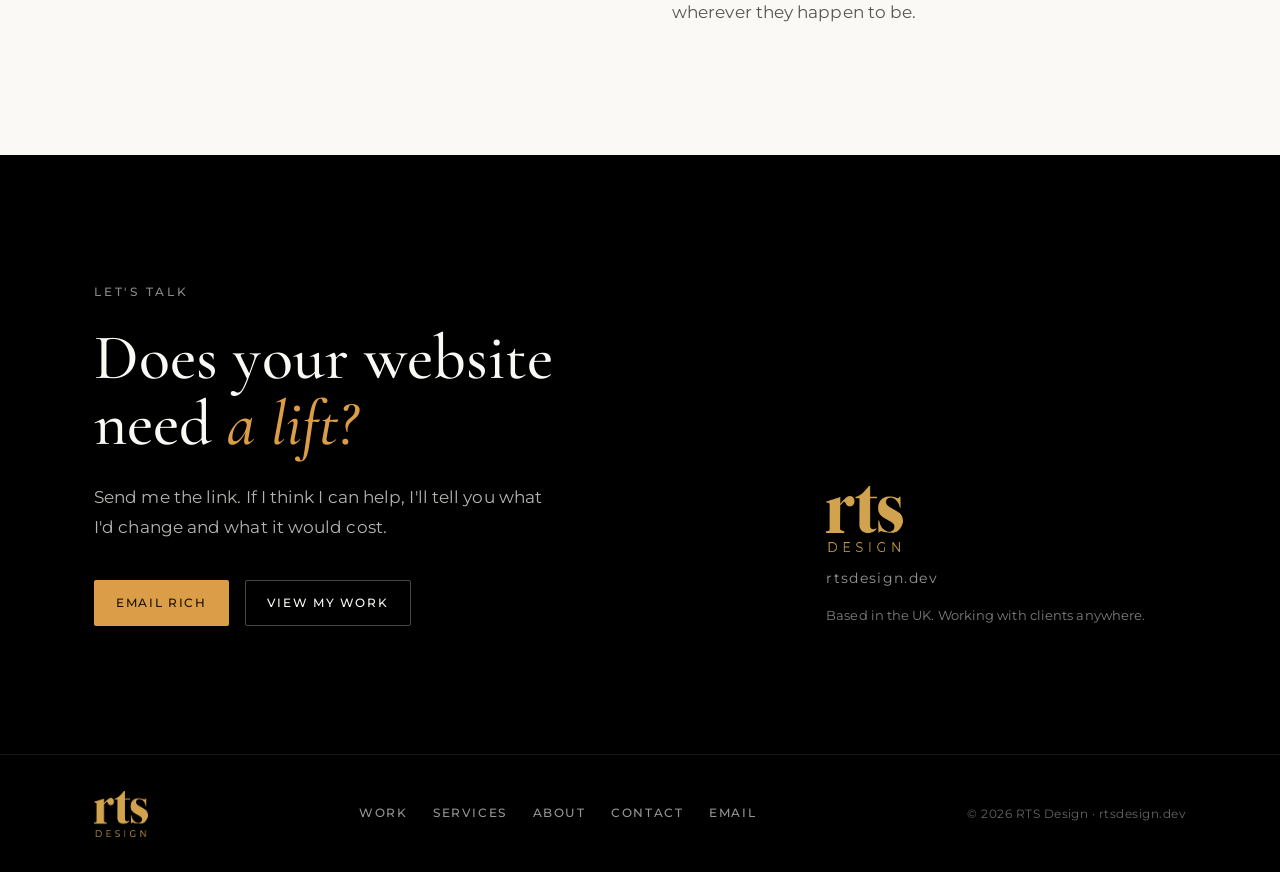
==== commit 6b0f64c6: "Replace hero placeholder with laptop workspace photo Embeds a compressed version of the new design-w" ====
--- a/index.html
+++ b/index.html
@@ -265,11 +265,6 @@
   box-shadow:0 34px 66px -34px rgba(0,0,0,0.45);
 }
 .hero__media img{ position:absolute; inset:0; width:100%; height:100%; object-fit:cover; }
-.hero__media .mono{
-  position:absolute; inset:0; display:flex; align-items:center; justify-content:center;
-  font-family:var(--serif); font-weight:600; letter-spacing:-0.05em;
-  font-size:clamp(7rem,15vw,13rem); color:rgba(255,255,255,0.13); user-select:none;
-}
 .hero__media .tag{
   position:absolute; left:1.5rem; right:1.5rem; bottom:1.4rem;
   font-family:var(--sans); font-weight:500; font-size:0.76rem; letter-spacing:0.02em;
@@ -525,9 +520,8 @@
       </div>
 
       <div class="hero__media reveal" data-d="2">
-        <!-- Add your image here: <img src="assets/hero.jpg" alt="" /> -->
+        <img src="[data-uri]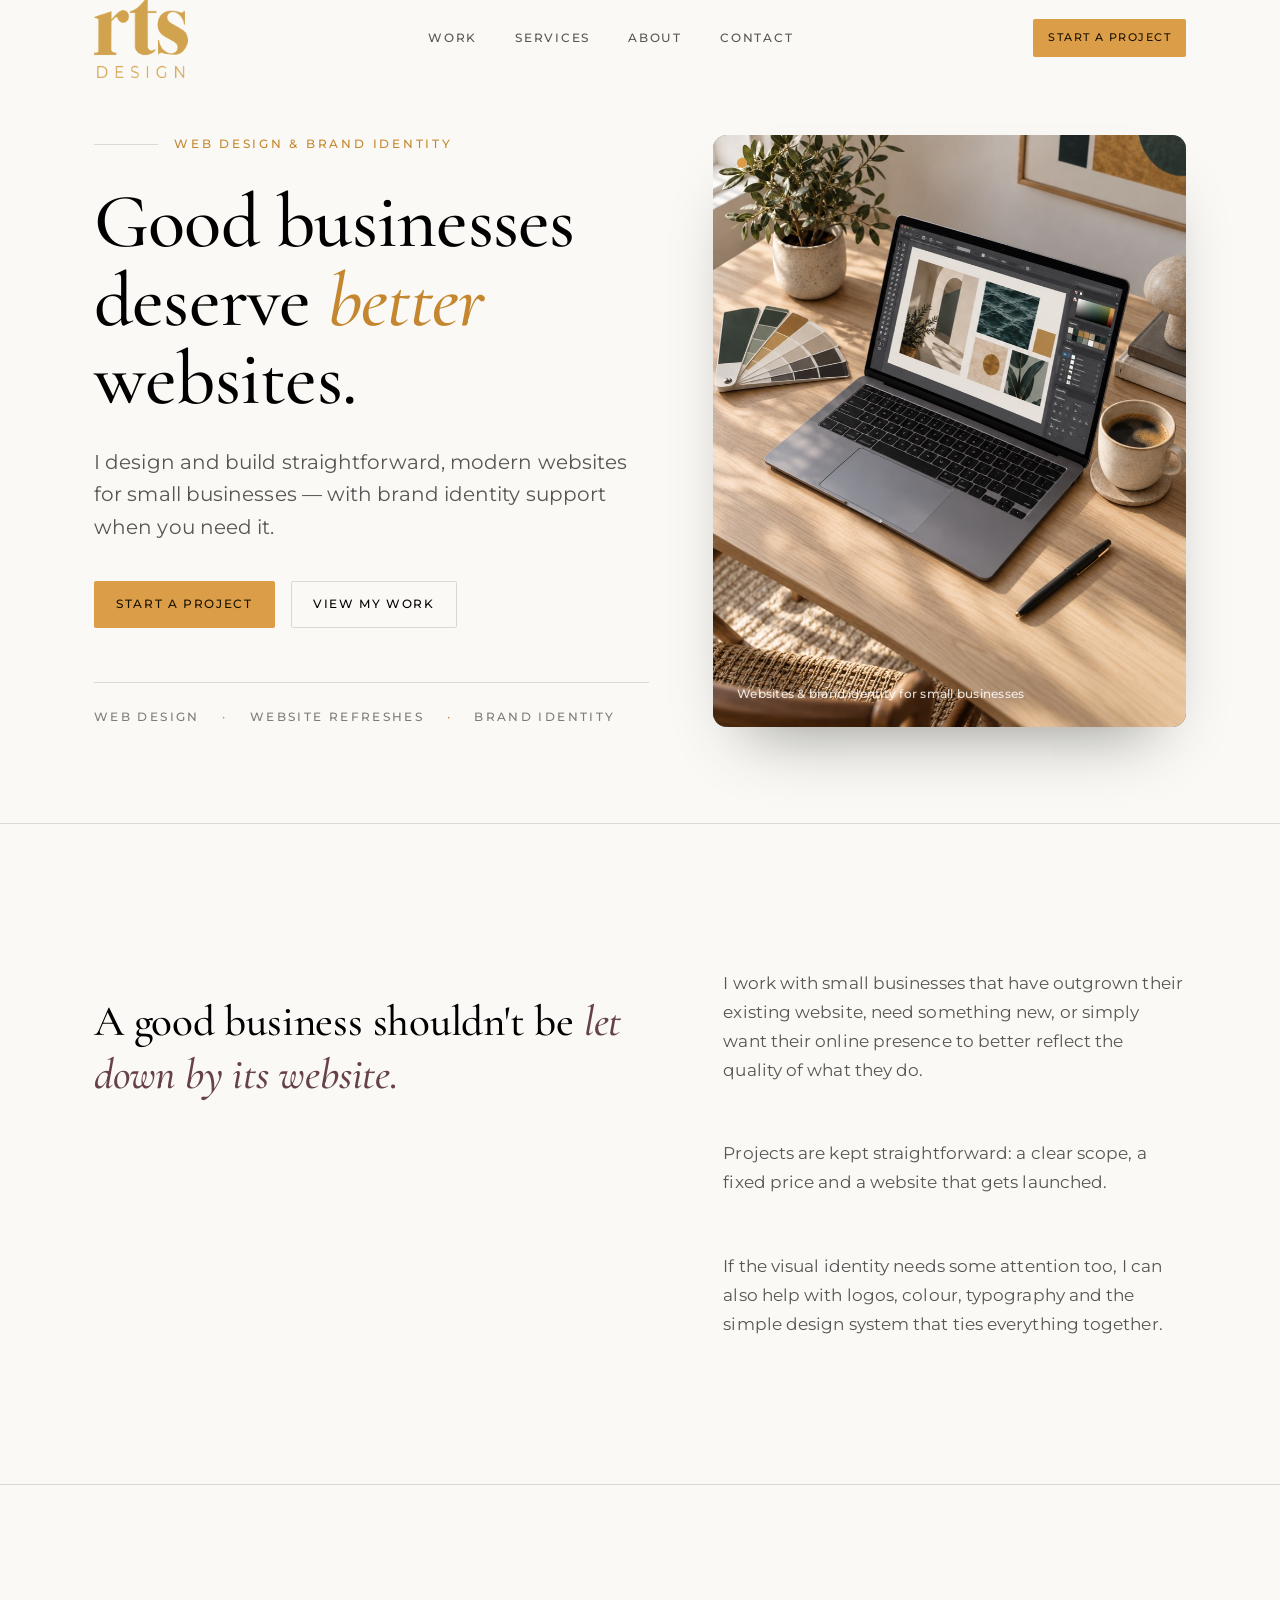
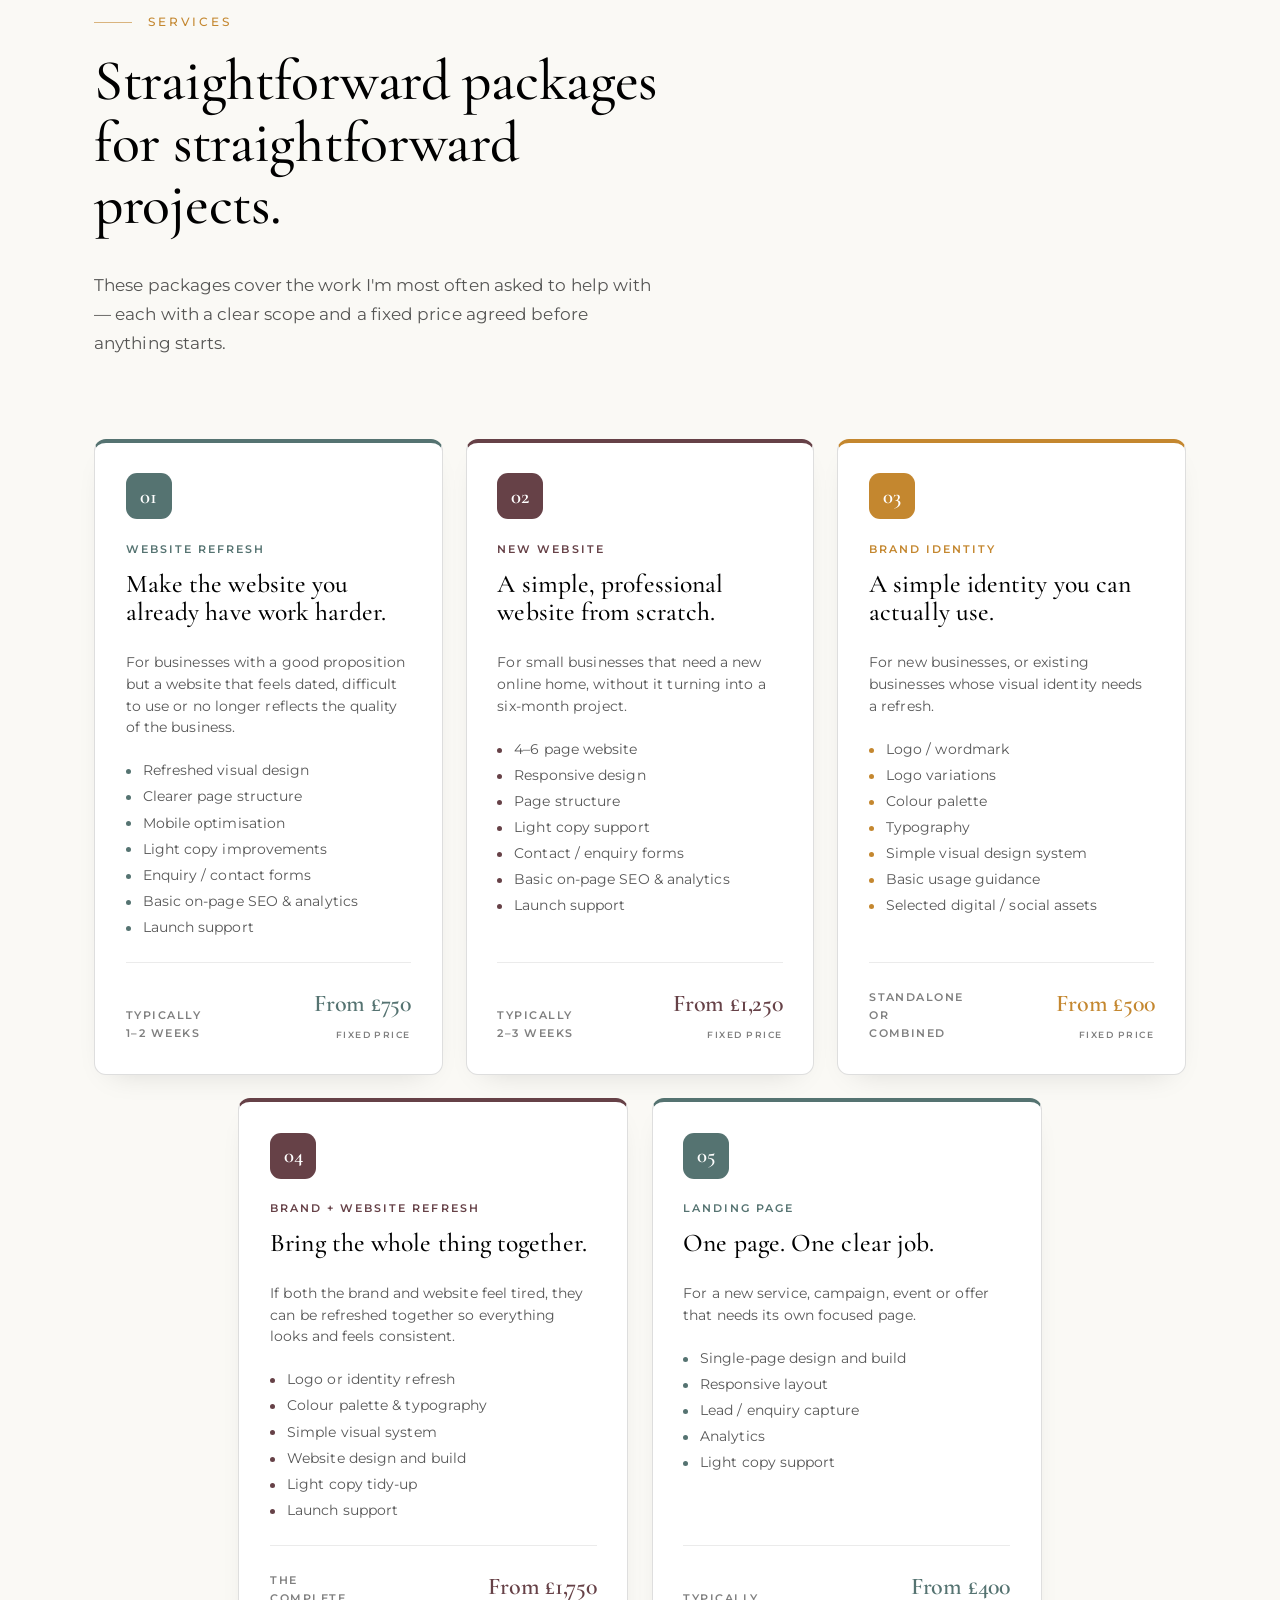
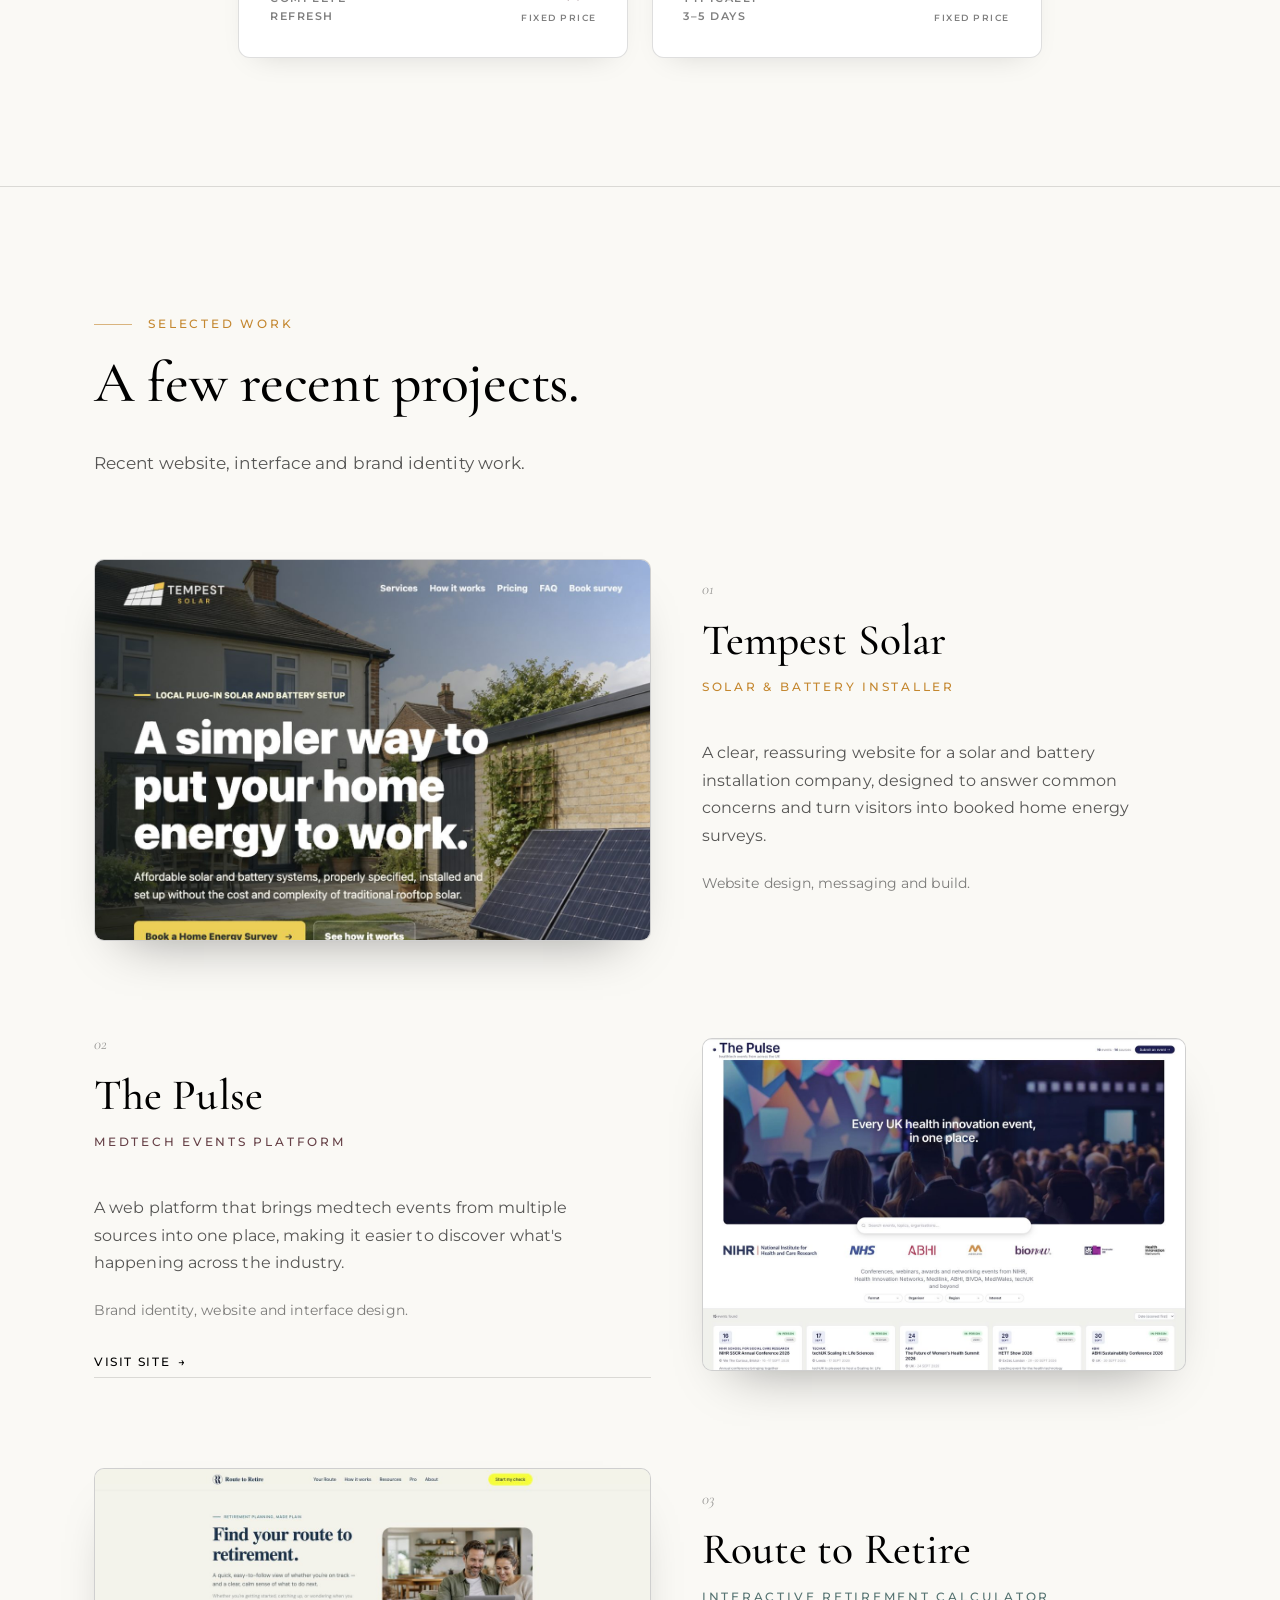
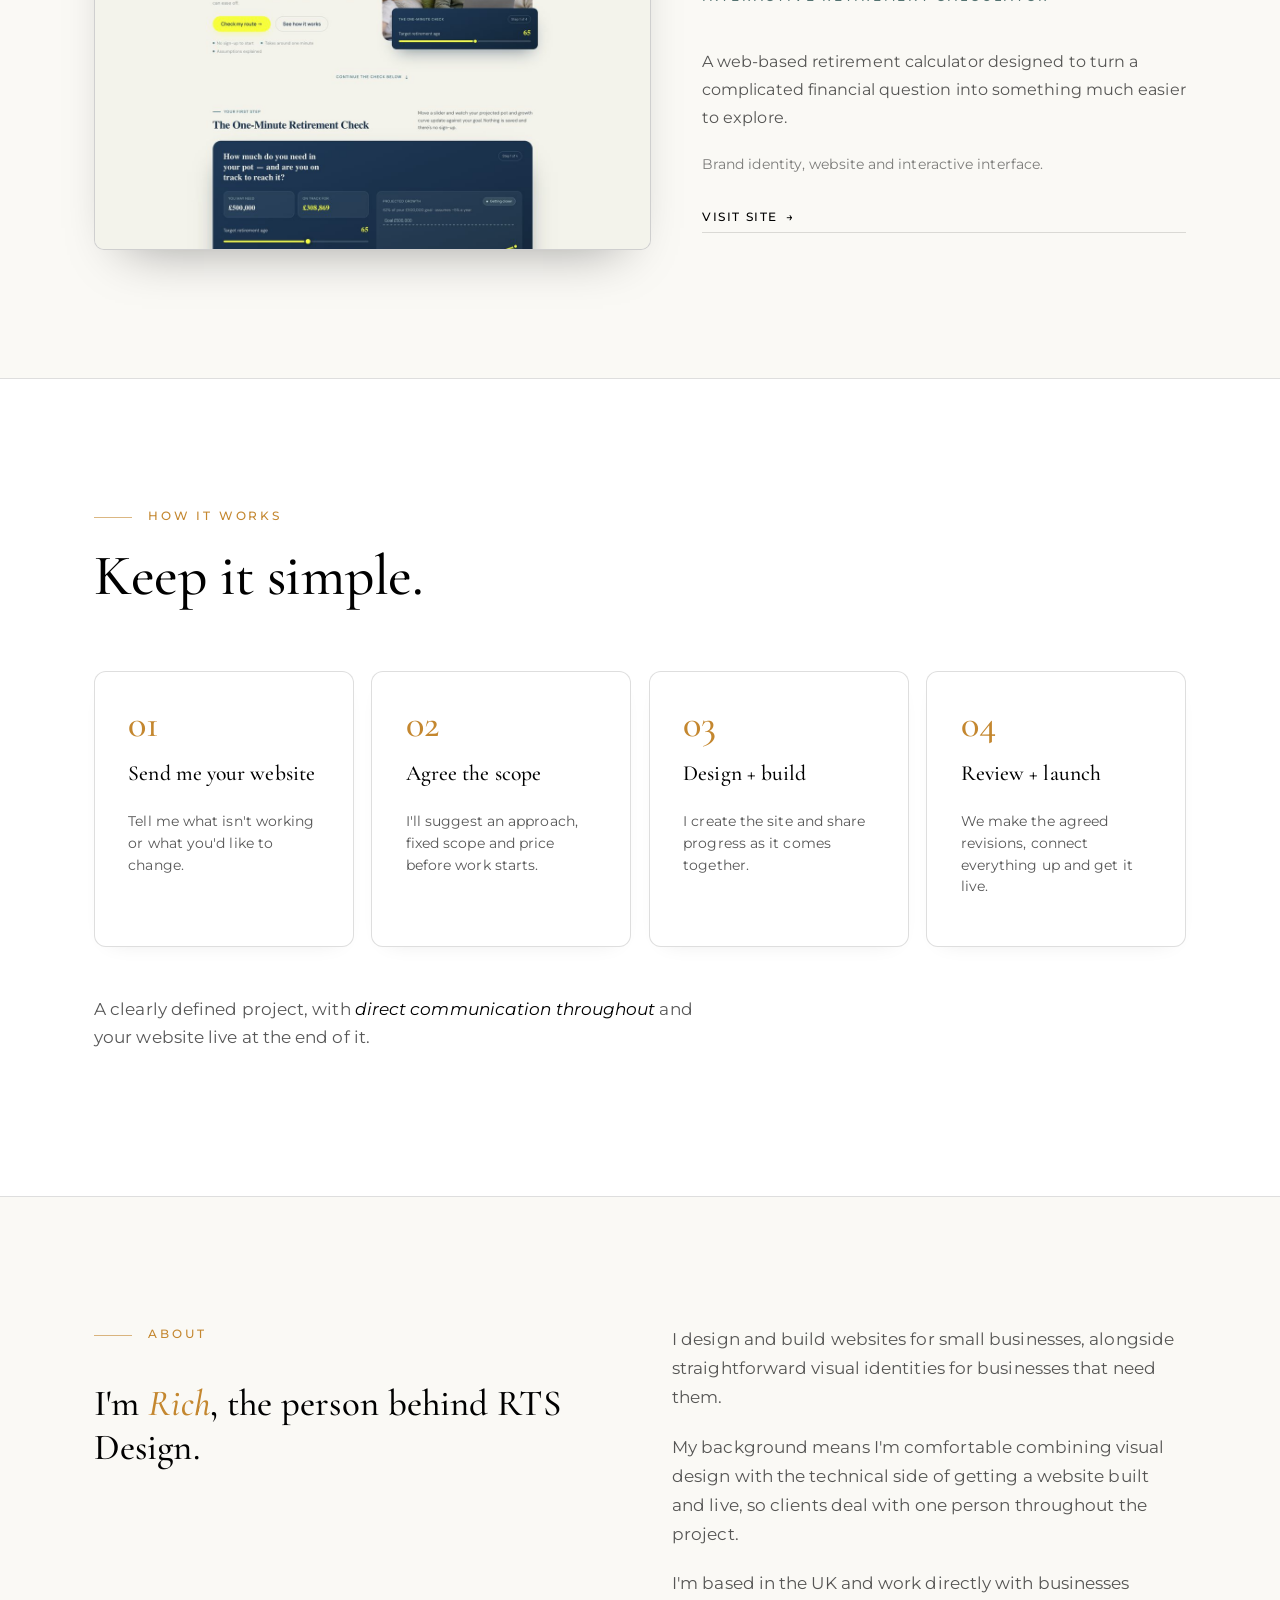
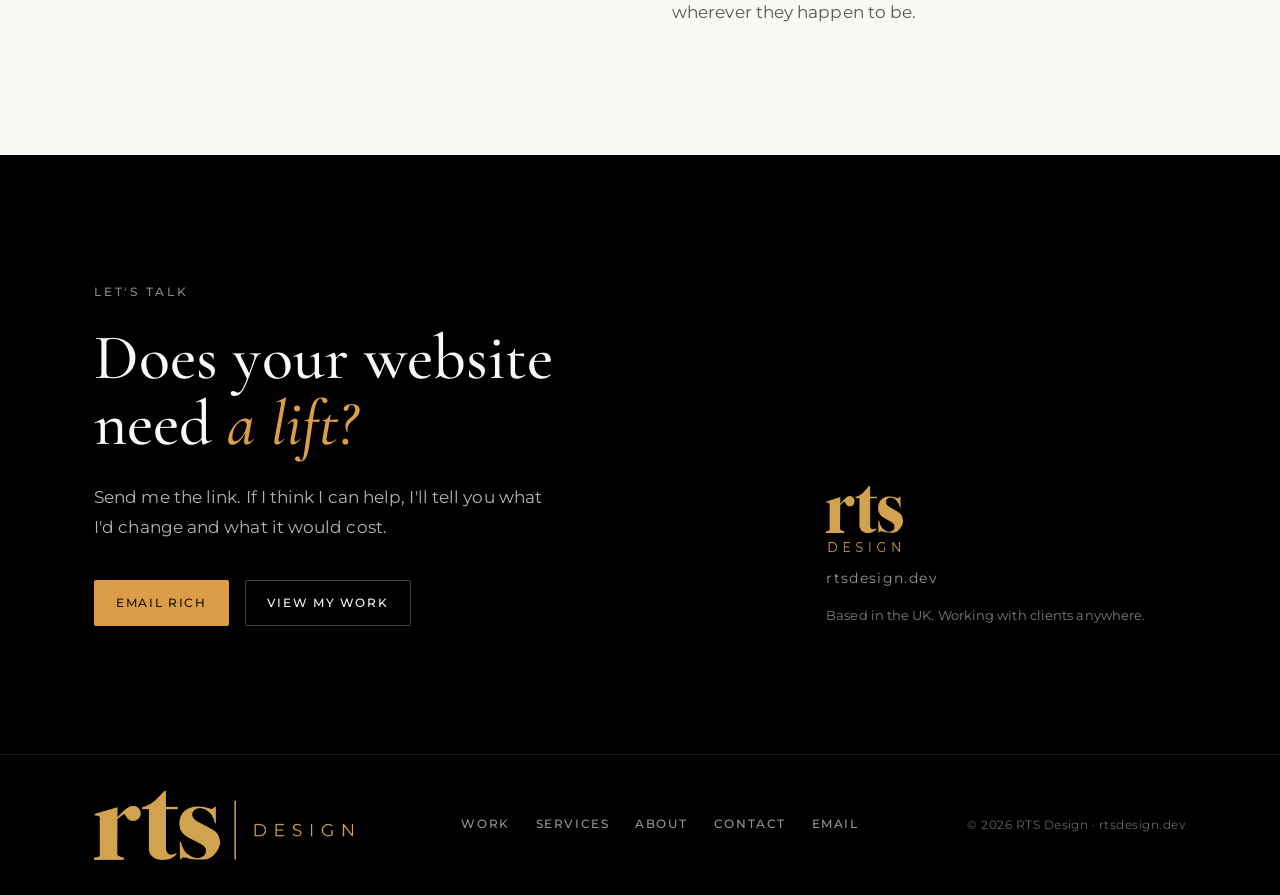
==== commit 505eacc2: "Enlarge header logo and switch footer to gold wordmark Header logo is 75% larger. Footer logo now us" ====
--- a/index.html
+++ b/index.html
@@ -134,9 +134,9 @@
 
 /* ---------- logo (image, unmodified brand asset) ---------- */
 .logo{ display:inline-flex; align-items:center; line-height:0; }
-.logo-img{ height:46px; width:auto; }
+.logo-img{ height:80.5px; width:auto; }
 .logo--contact .logo-img{ height:66px; }
-.logo--footer .logo-img{ height:46px; }
+.logo--footer .logo-img{ height:69px; }
 
 /* ---------- buttons ---------- */
 .btn{
@@ -805,7 +805,7 @@
 <footer class="footer">
   <div class="wrap footer__inner">
     <a href="#top" class="logo logo--footer" aria-label="RTS Design">
-      <img class="logo-img" src="[data-uri]" alt="RTS Design" width="500" height="427" />
+      <img class="logo-img" src="[data-uri]" alt="RTS Design" width="420" height="112" />
     </a>
     <nav class="footer__nav" aria-label="Footer">
       <a href="#work">Work</a>
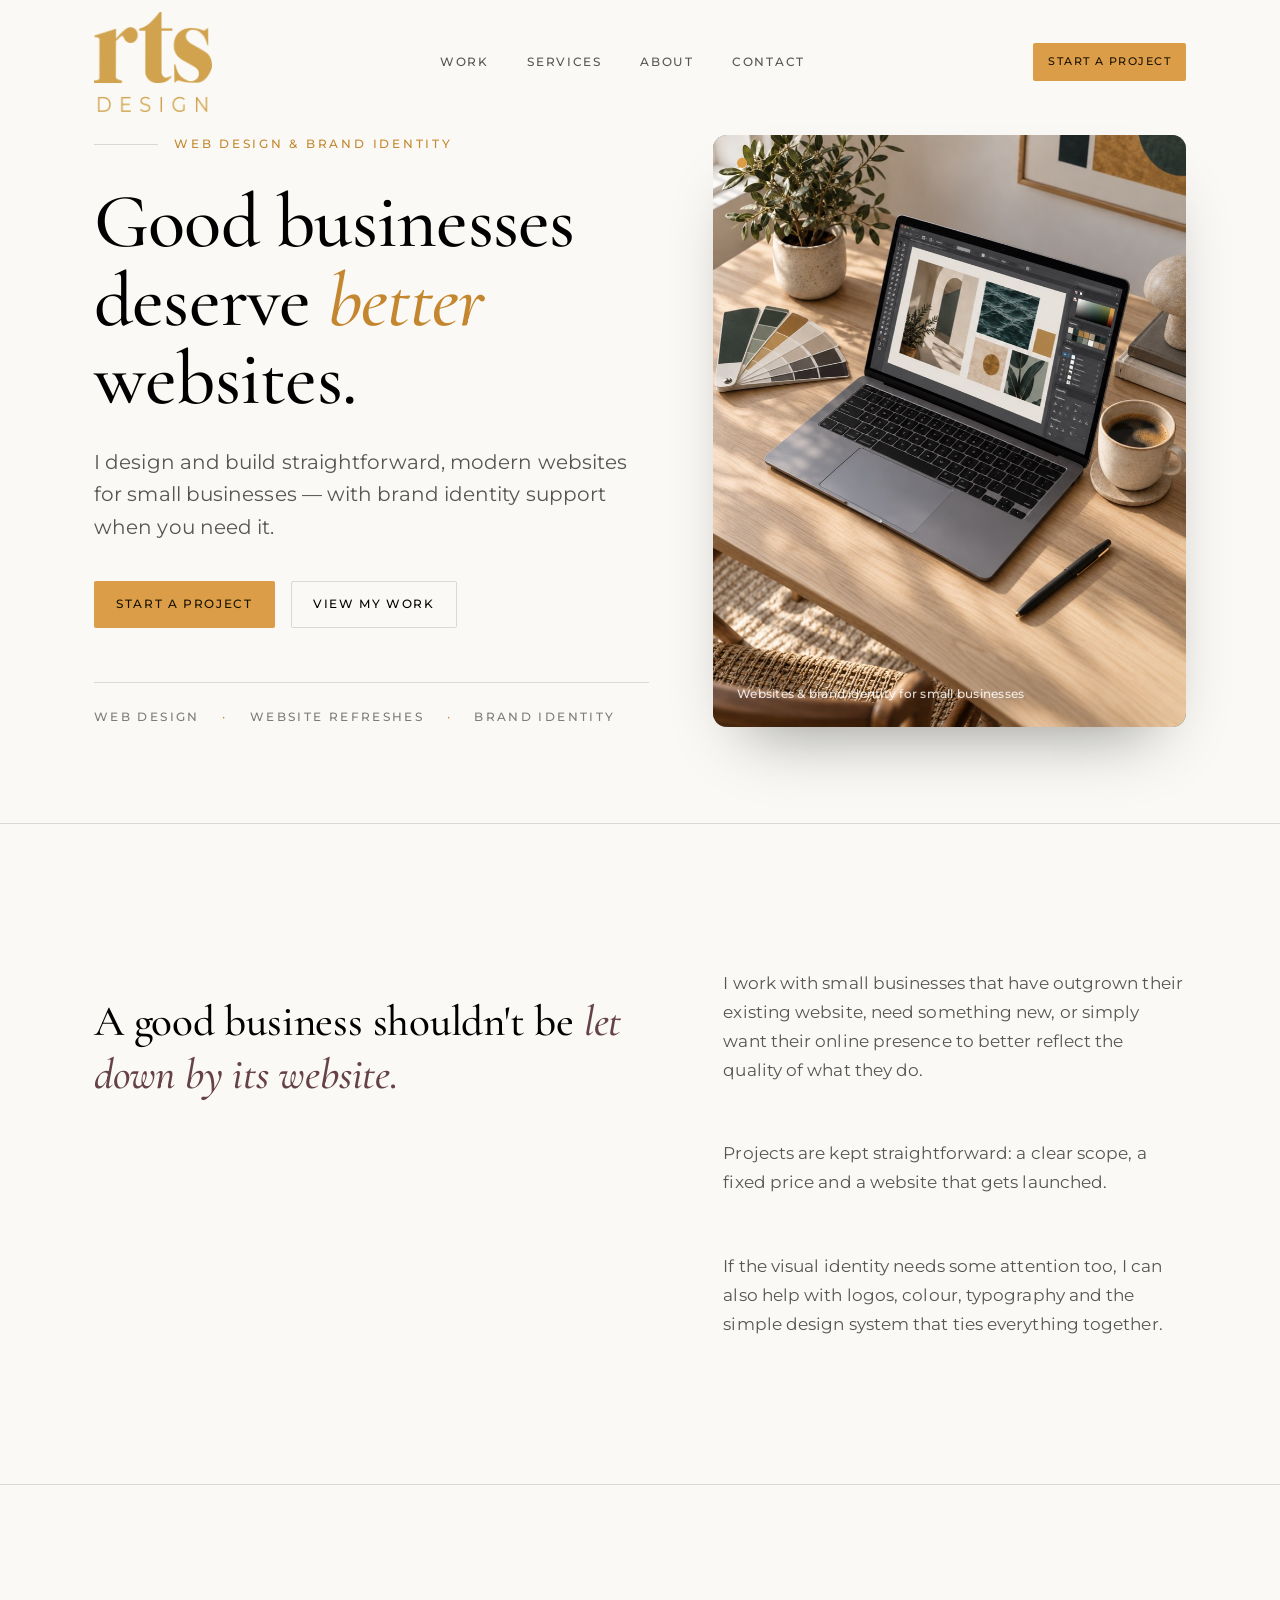
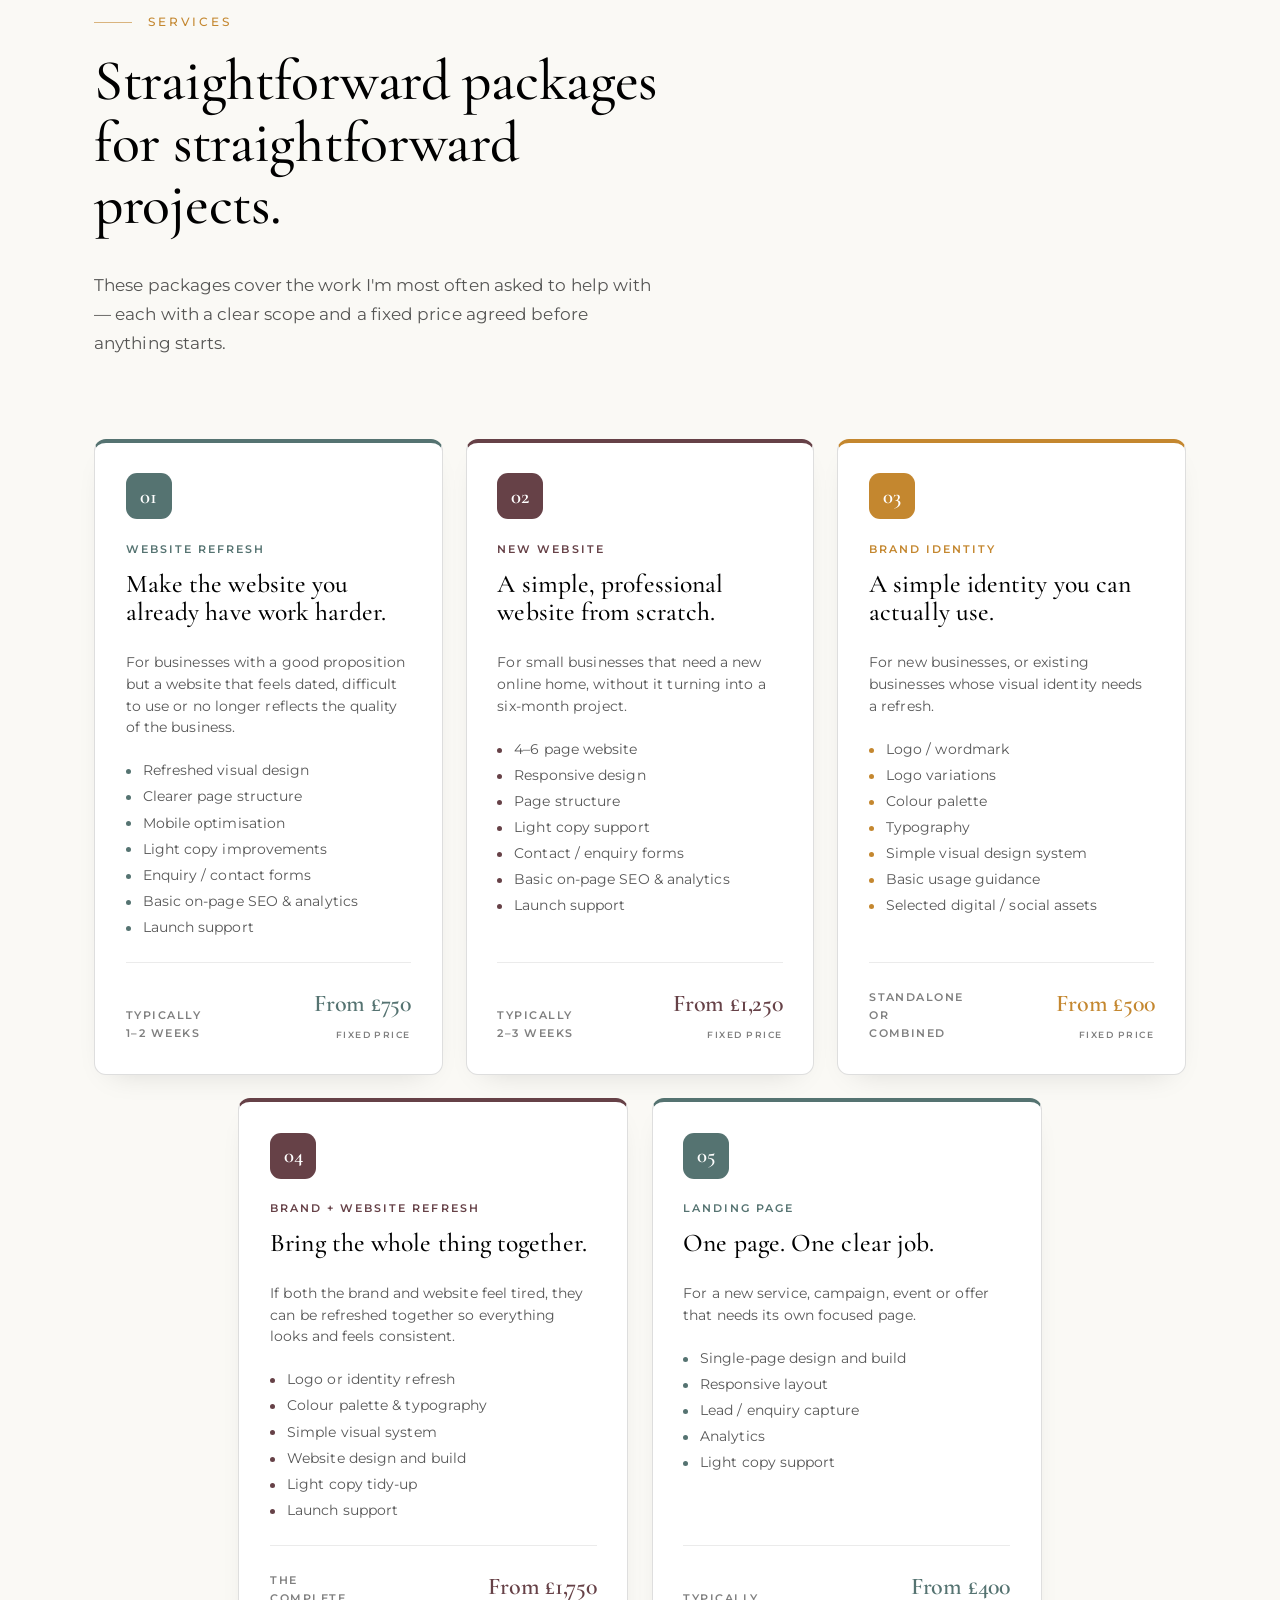
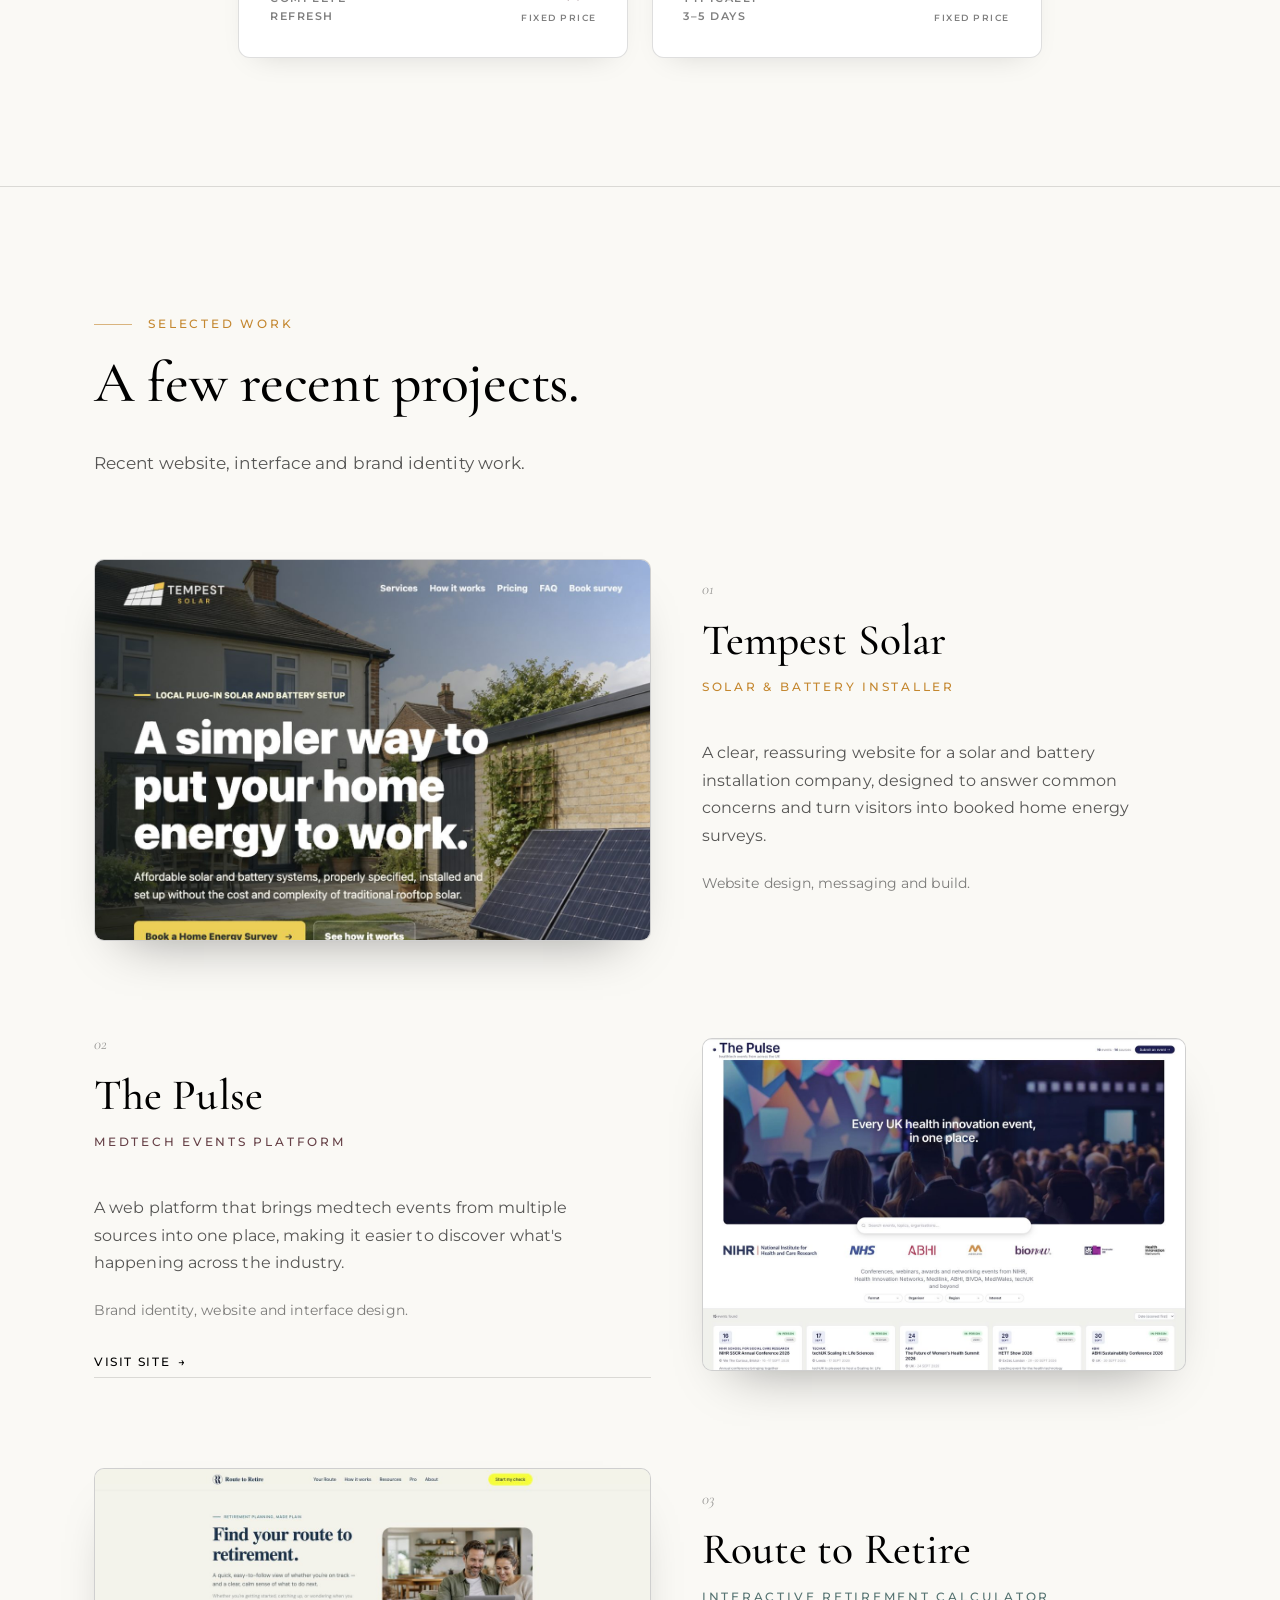
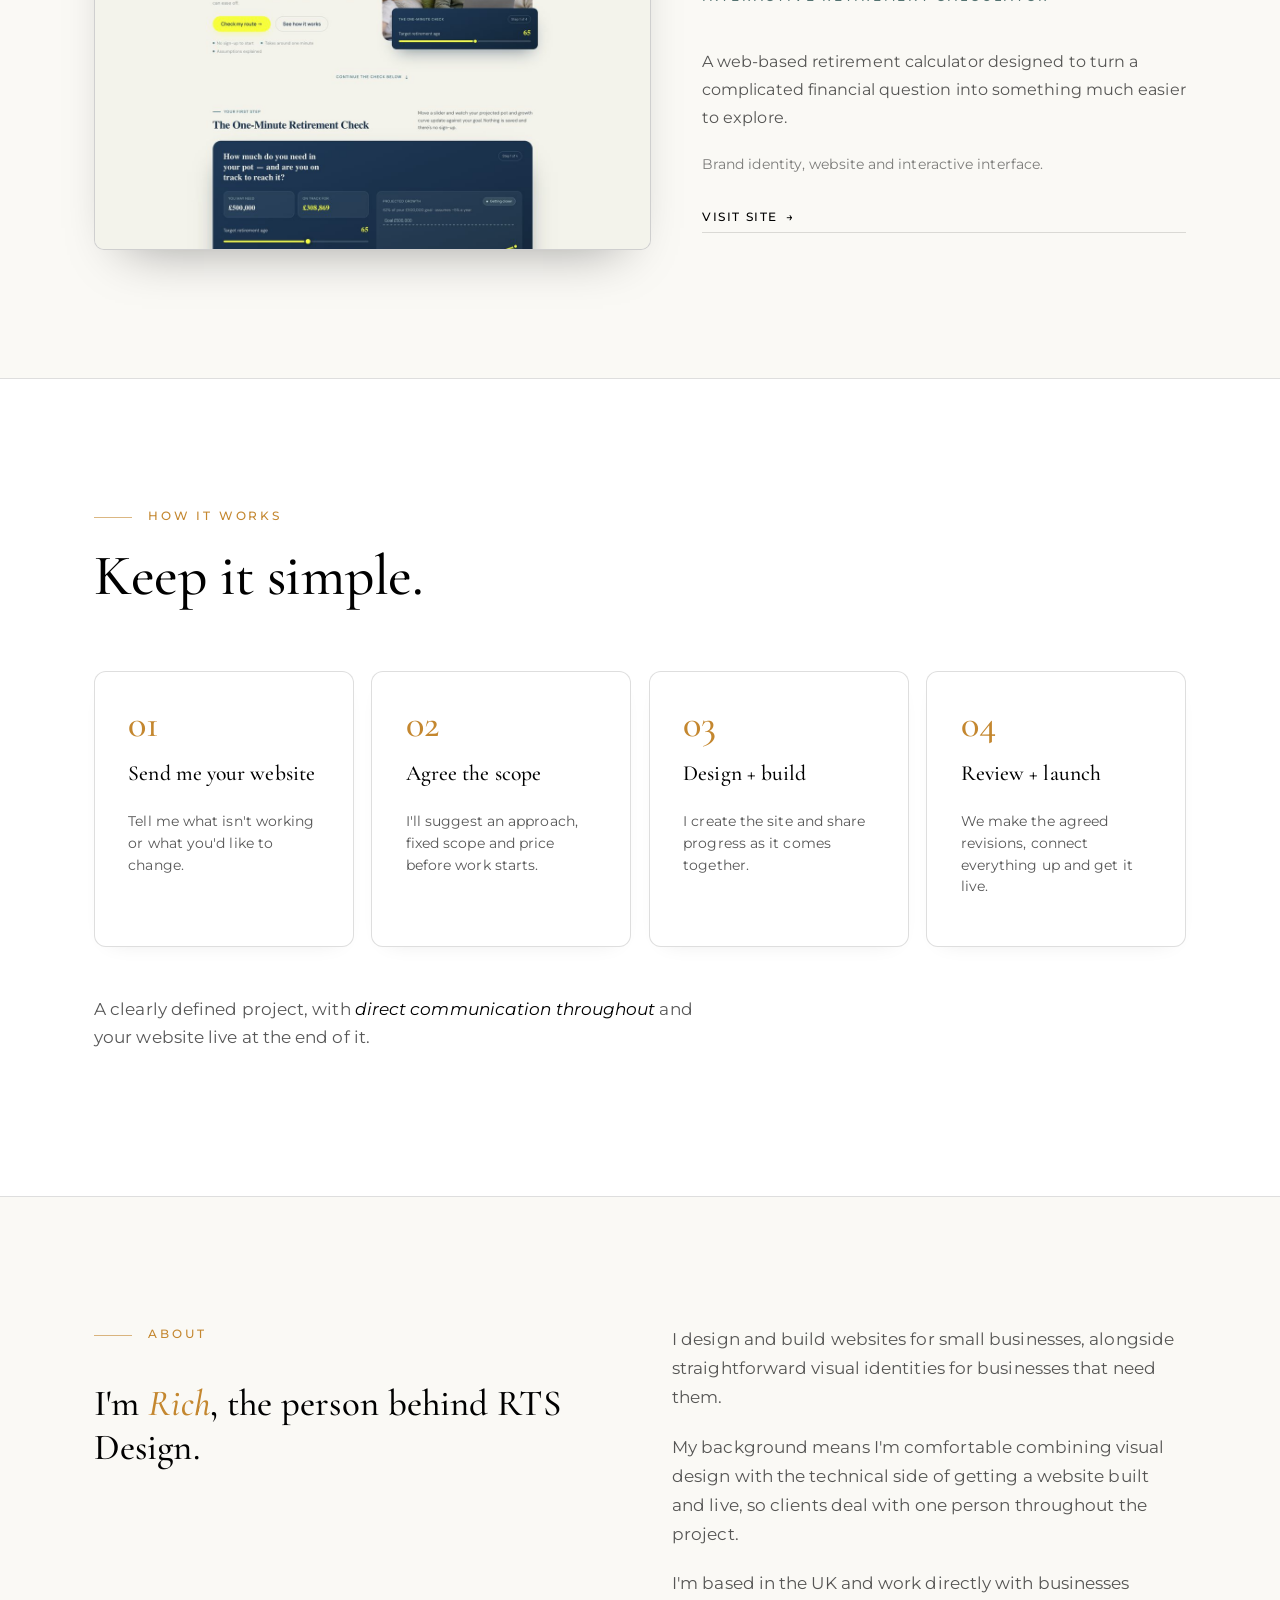
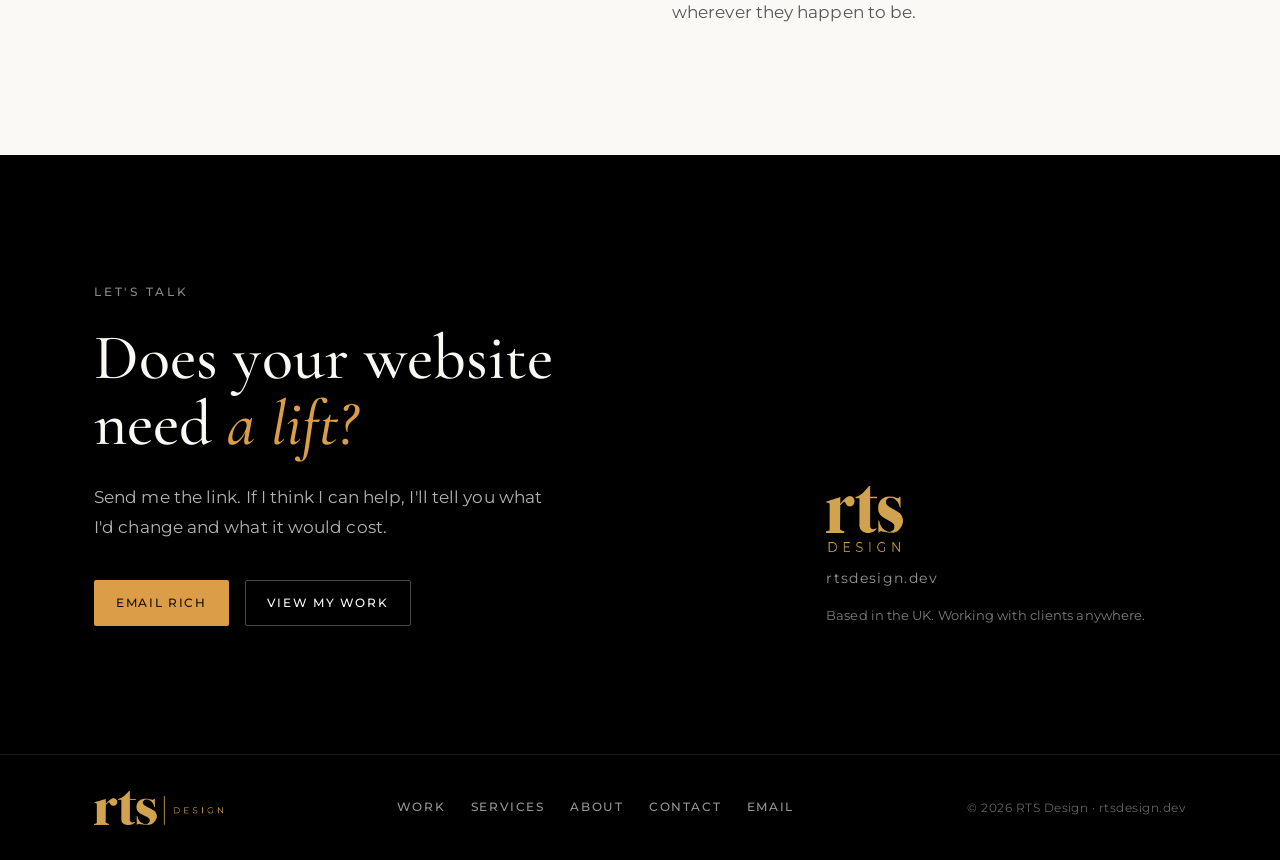
==== commit ef527fdc: "Resize header and footer logos, fix nav height for overflow Header logo is 25% bigger, footer logo 5" ====
--- a/index.html
+++ b/index.html
@@ -134,9 +134,9 @@
 
 /* ---------- logo (image, unmodified brand asset) ---------- */
 .logo{ display:inline-flex; align-items:center; line-height:0; }
-.logo-img{ height:80.5px; width:auto; }
+.logo-img{ height:100.6px; width:auto; }
 .logo--contact .logo-img{ height:66px; }
-.logo--footer .logo-img{ height:69px; }
+.logo--footer .logo-img{ height:34.5px; }
 
 /* ---------- buttons ---------- */
 .btn{
@@ -185,7 +185,7 @@
 }
 .nav__inner{
   display:flex; align-items:center; justify-content:space-between;
-  height:76px;
+  height:124px;
 }
 .nav.is-scrolled{
   background:rgba(250,249,245,0.86);
@@ -220,7 +220,7 @@
 
 /* mobile menu */
 .mobile-menu{
-  position:fixed; inset:76px 0 auto 0; z-index:55;
+  position:fixed; inset:124px 0 auto 0; z-index:55;
   background:var(--paper);
   border-bottom:1px solid var(--line);
   padding:1.5rem var(--gut) 2.5rem;
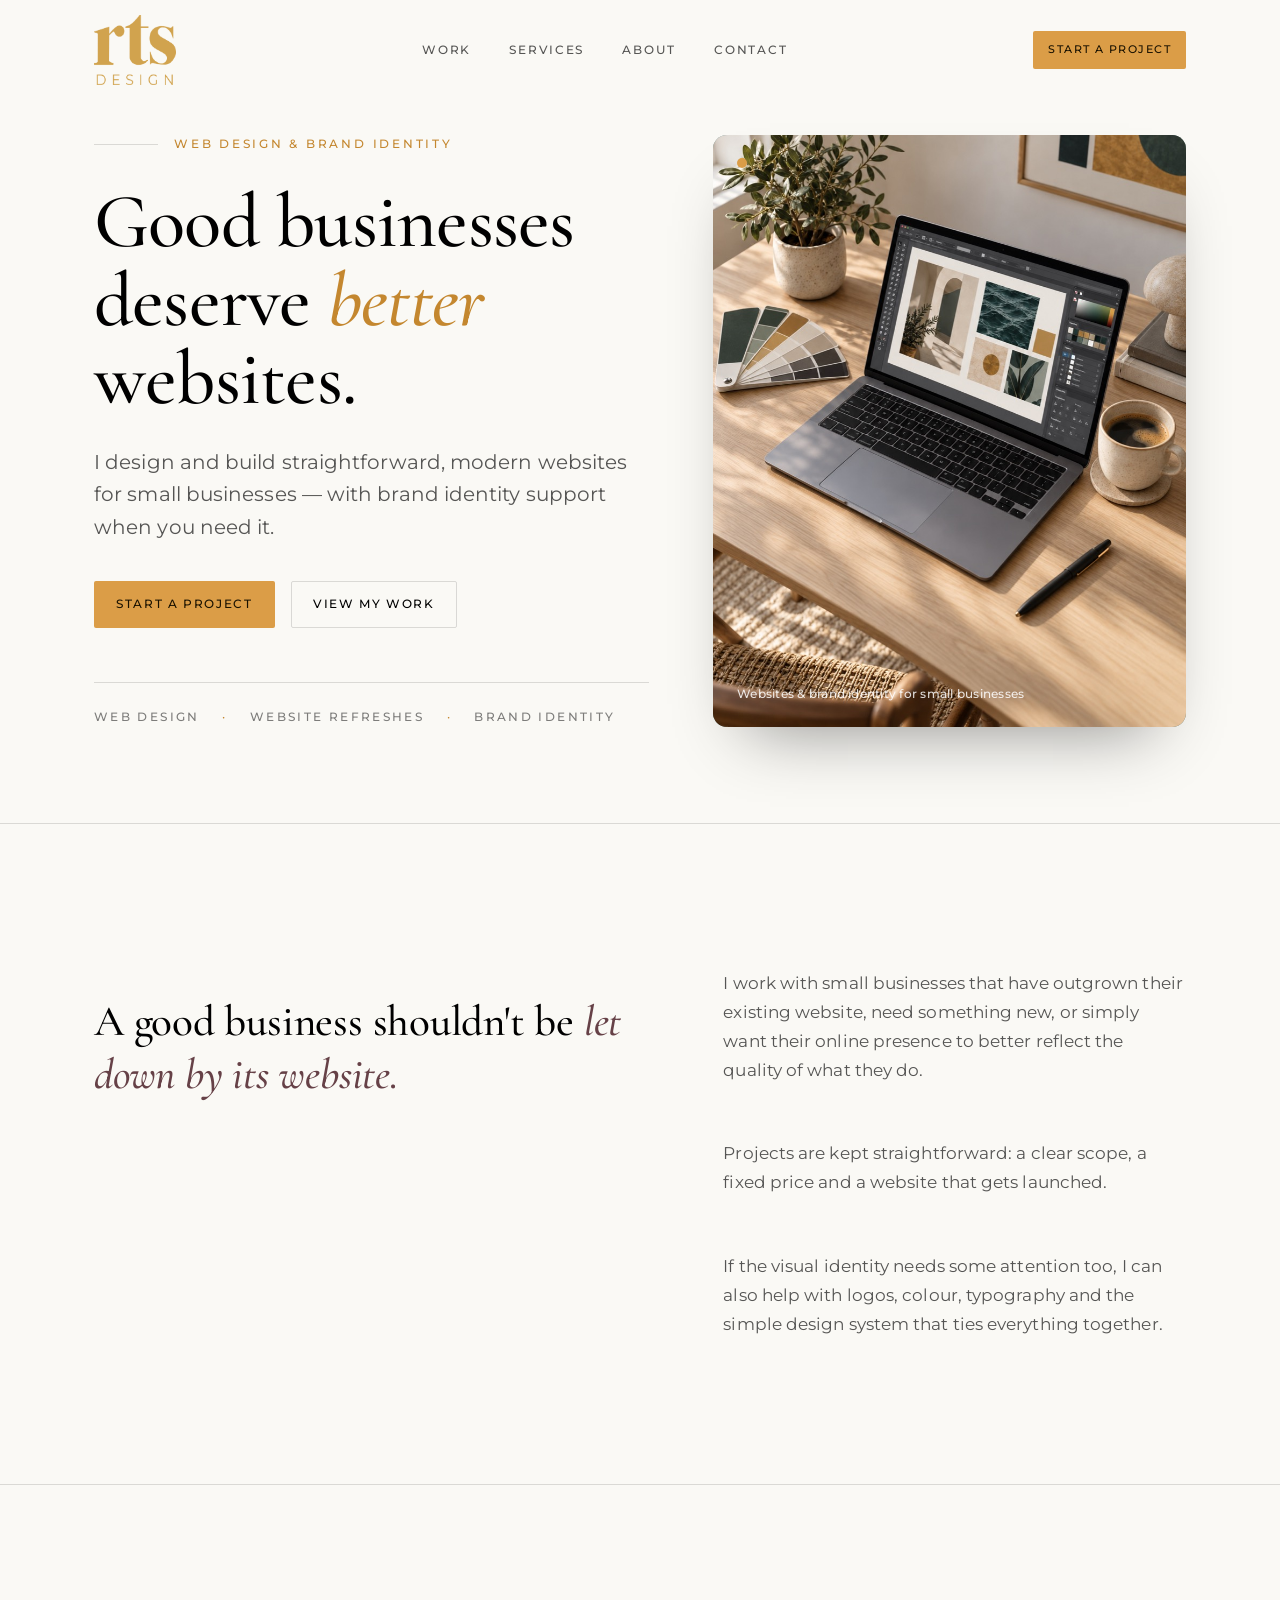
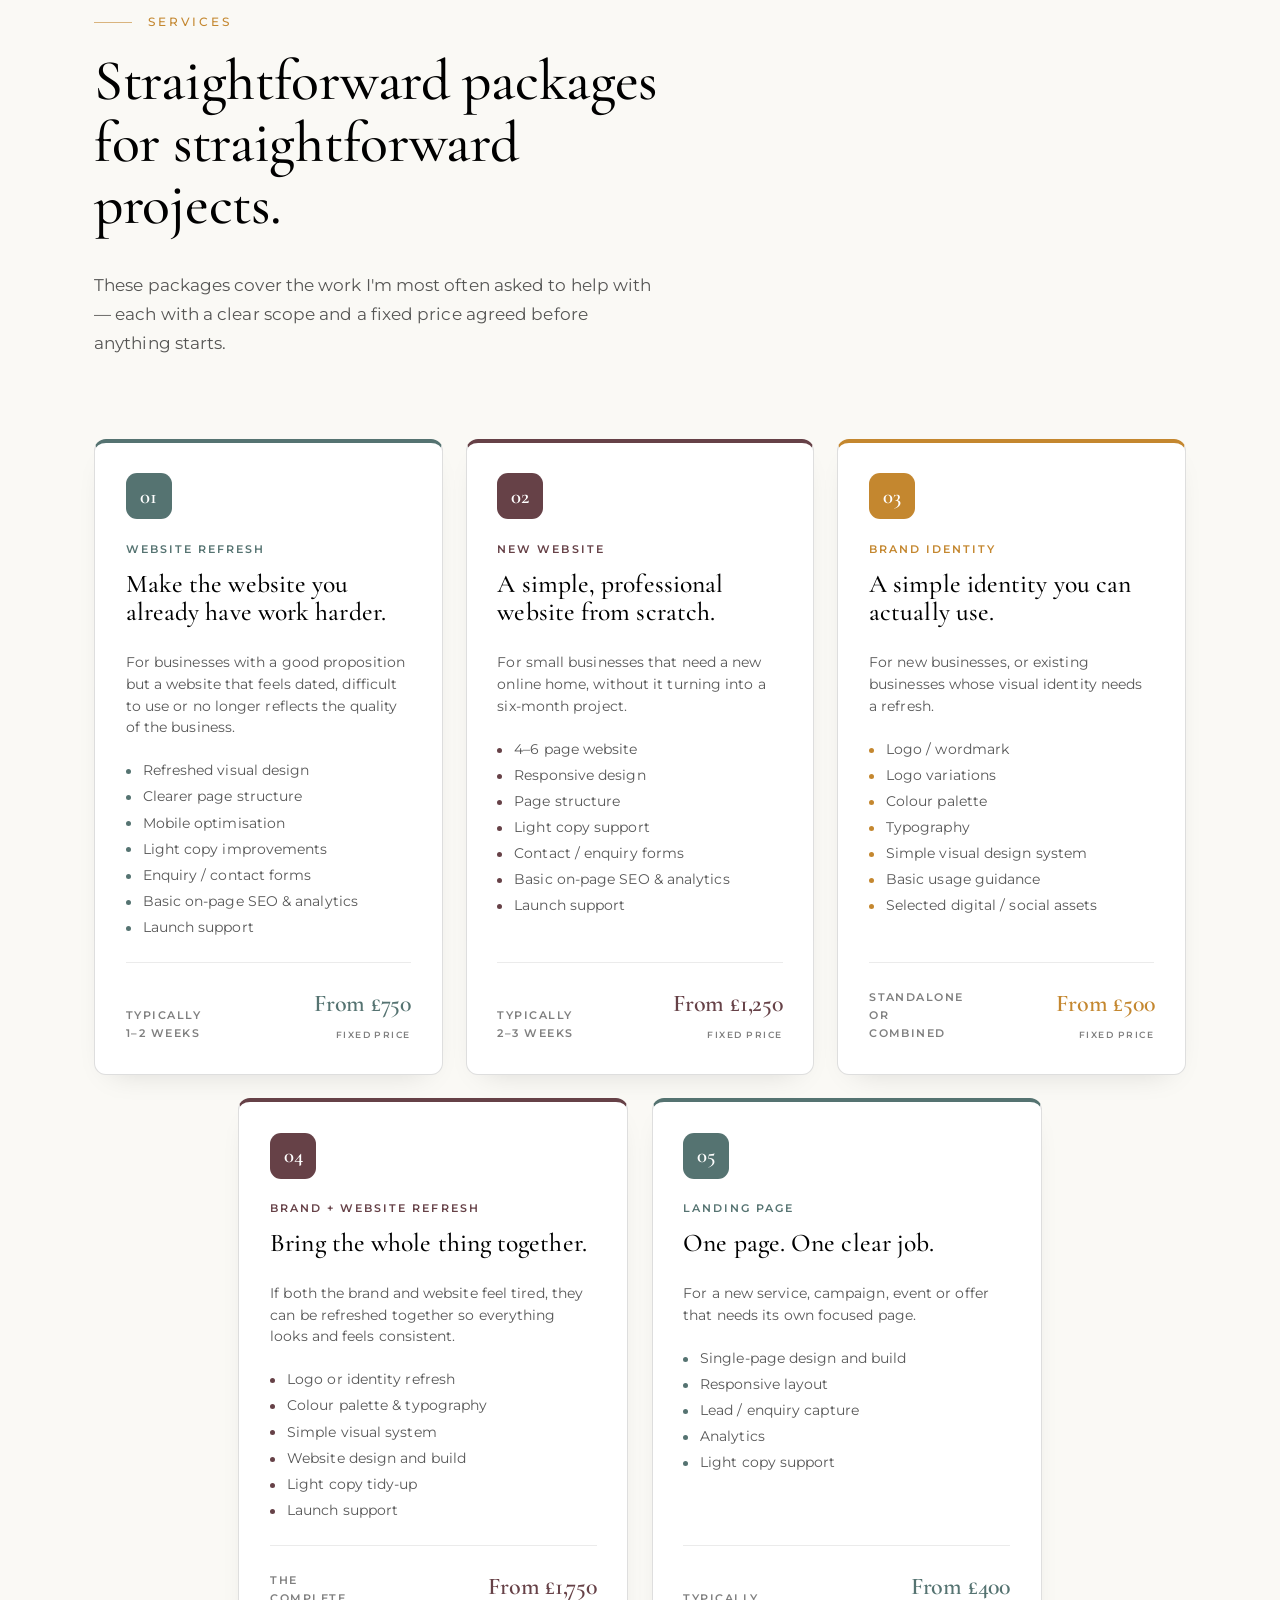
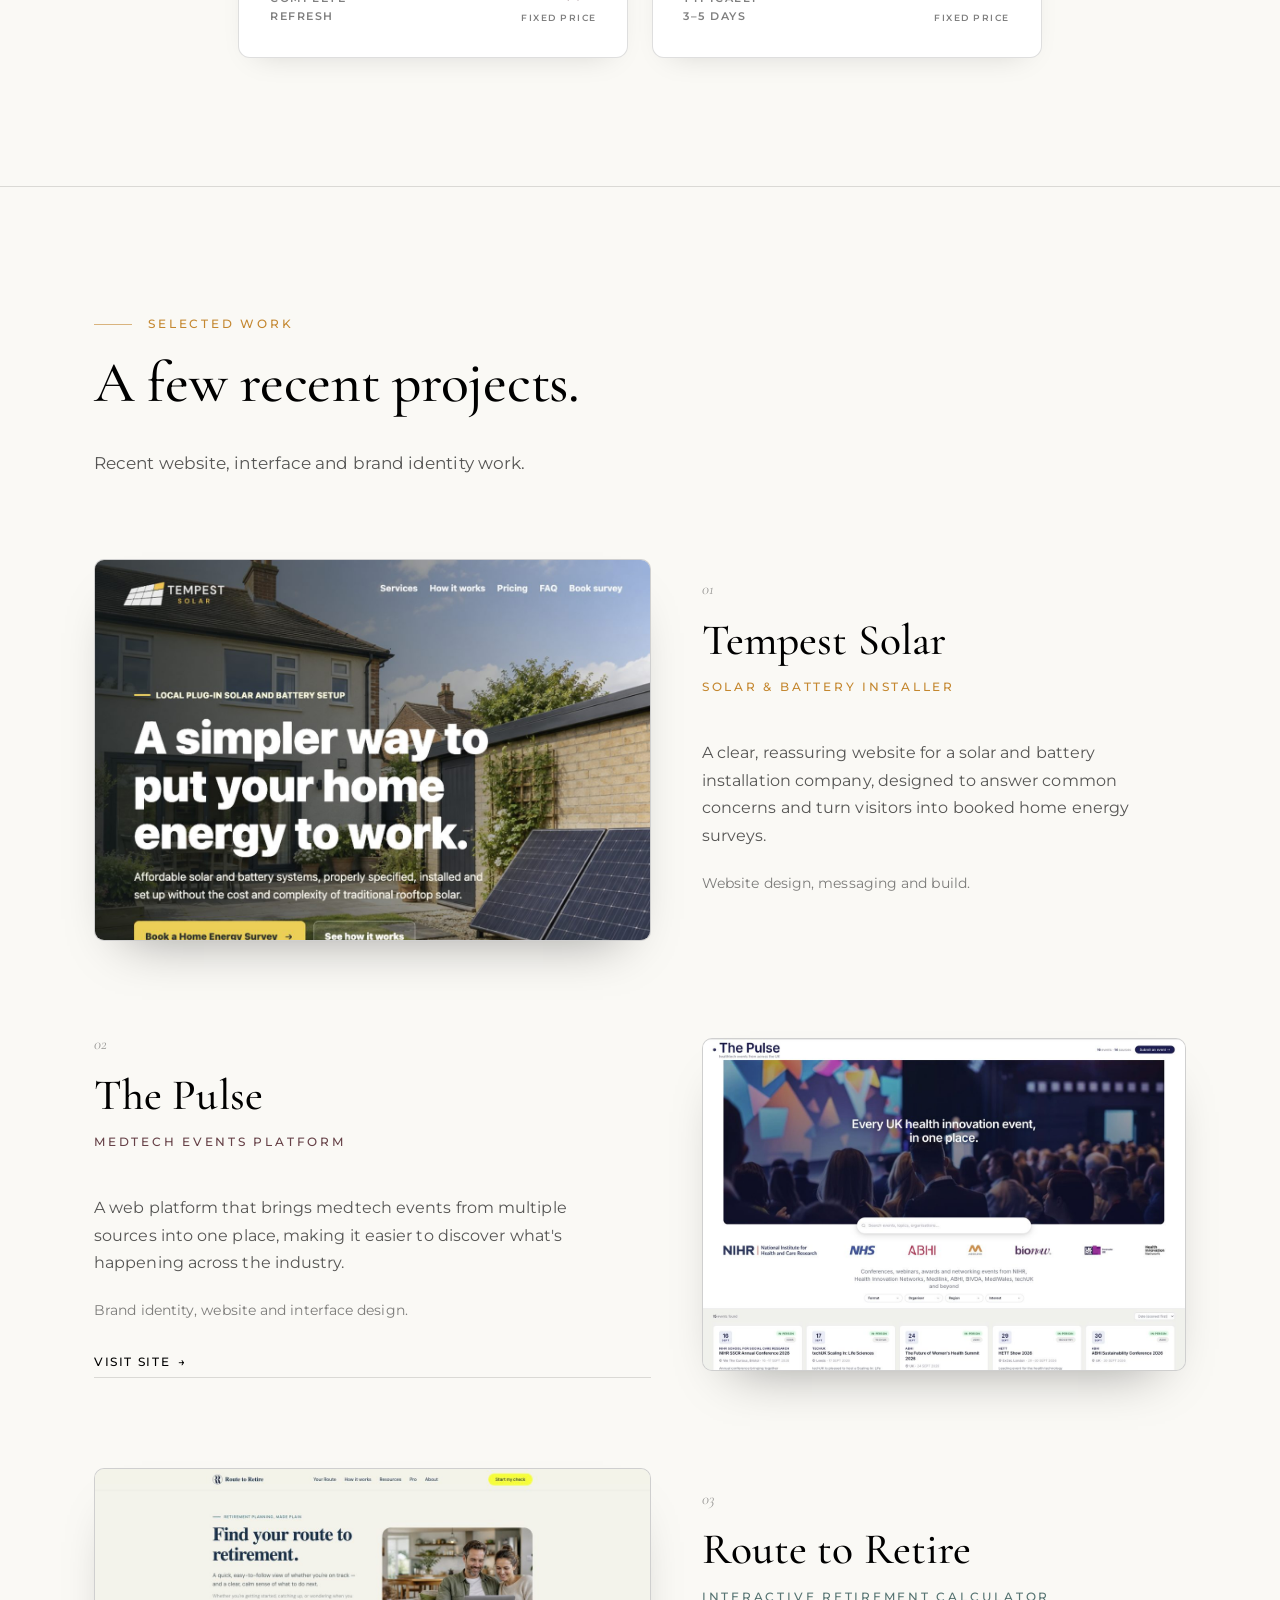
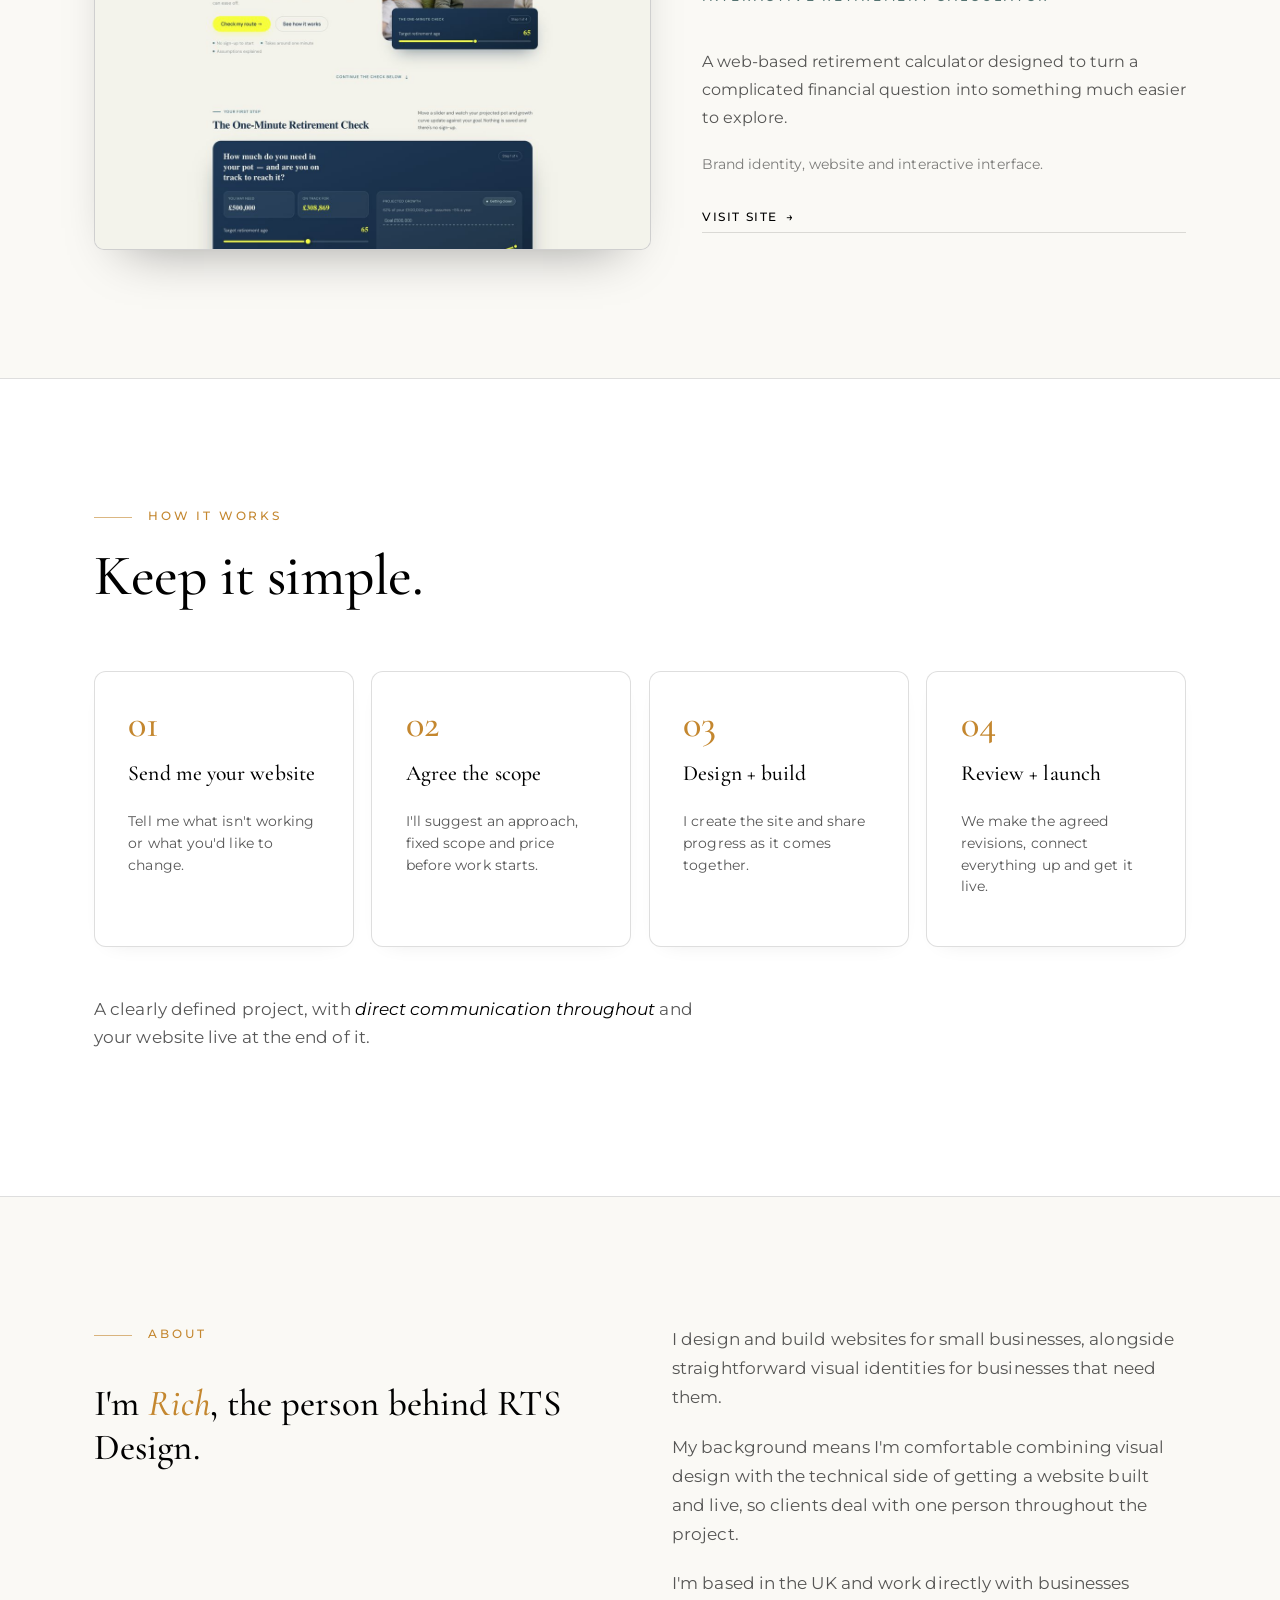
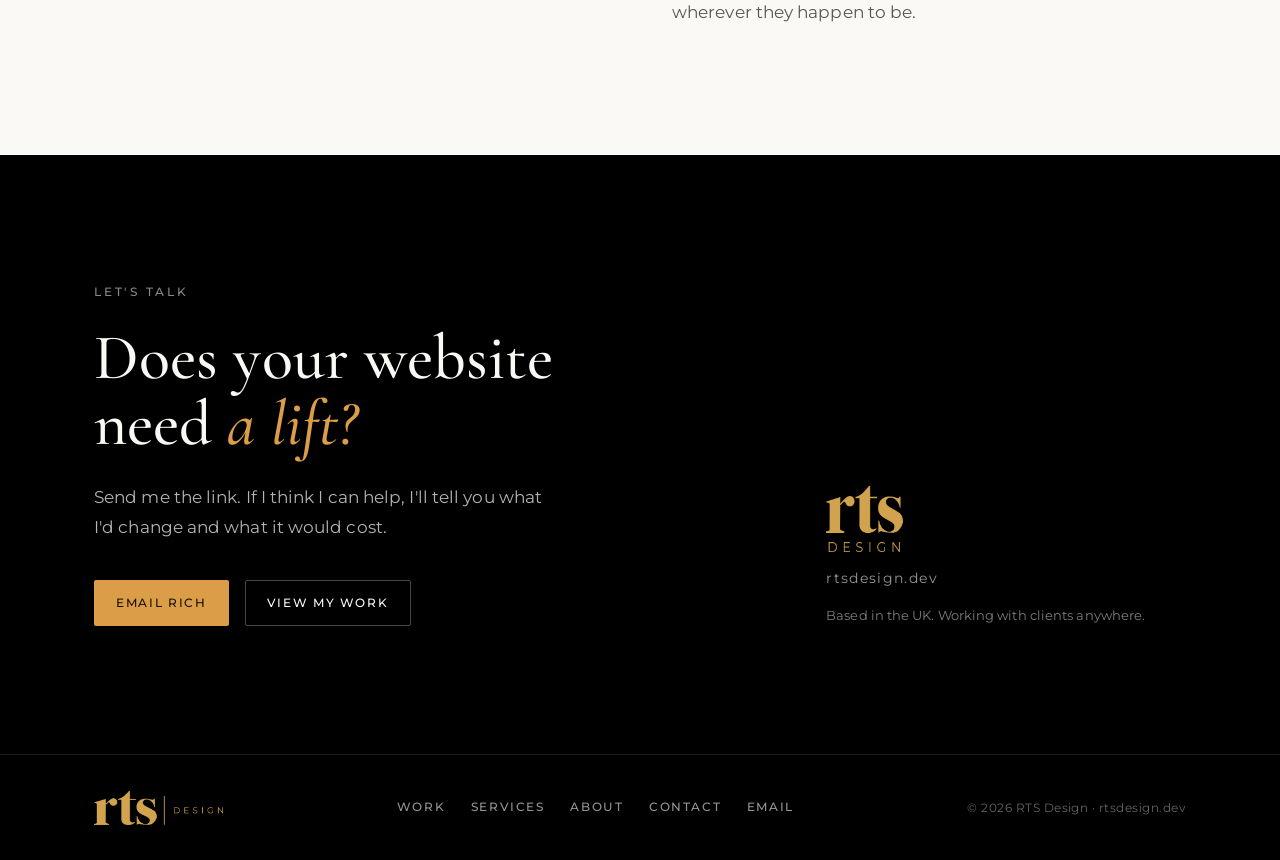
==== commit 89029f80: "Shrink header logo by 30% and tighten nav height to match Header logo goes from 100.6px to 70.4px. R" ====
--- a/index.html
+++ b/index.html
@@ -134,7 +134,7 @@
 
 /* ---------- logo (image, unmodified brand asset) ---------- */
 .logo{ display:inline-flex; align-items:center; line-height:0; }
-.logo-img{ height:100.6px; width:auto; }
+.logo-img{ height:70.4px; width:auto; }
 .logo--contact .logo-img{ height:66px; }
 .logo--footer .logo-img{ height:34.5px; }
 
@@ -185,7 +185,7 @@
 }
 .nav__inner{
   display:flex; align-items:center; justify-content:space-between;
-  height:124px;
+  height:100px;
 }
 .nav.is-scrolled{
   background:rgba(250,249,245,0.86);
@@ -220,7 +220,7 @@
 
 /* mobile menu */
 .mobile-menu{
-  position:fixed; inset:124px 0 auto 0; z-index:55;
+  position:fixed; inset:100px 0 auto 0; z-index:55;
   background:var(--paper);
   border-bottom:1px solid var(--line);
   padding:1.5rem var(--gut) 2.5rem;
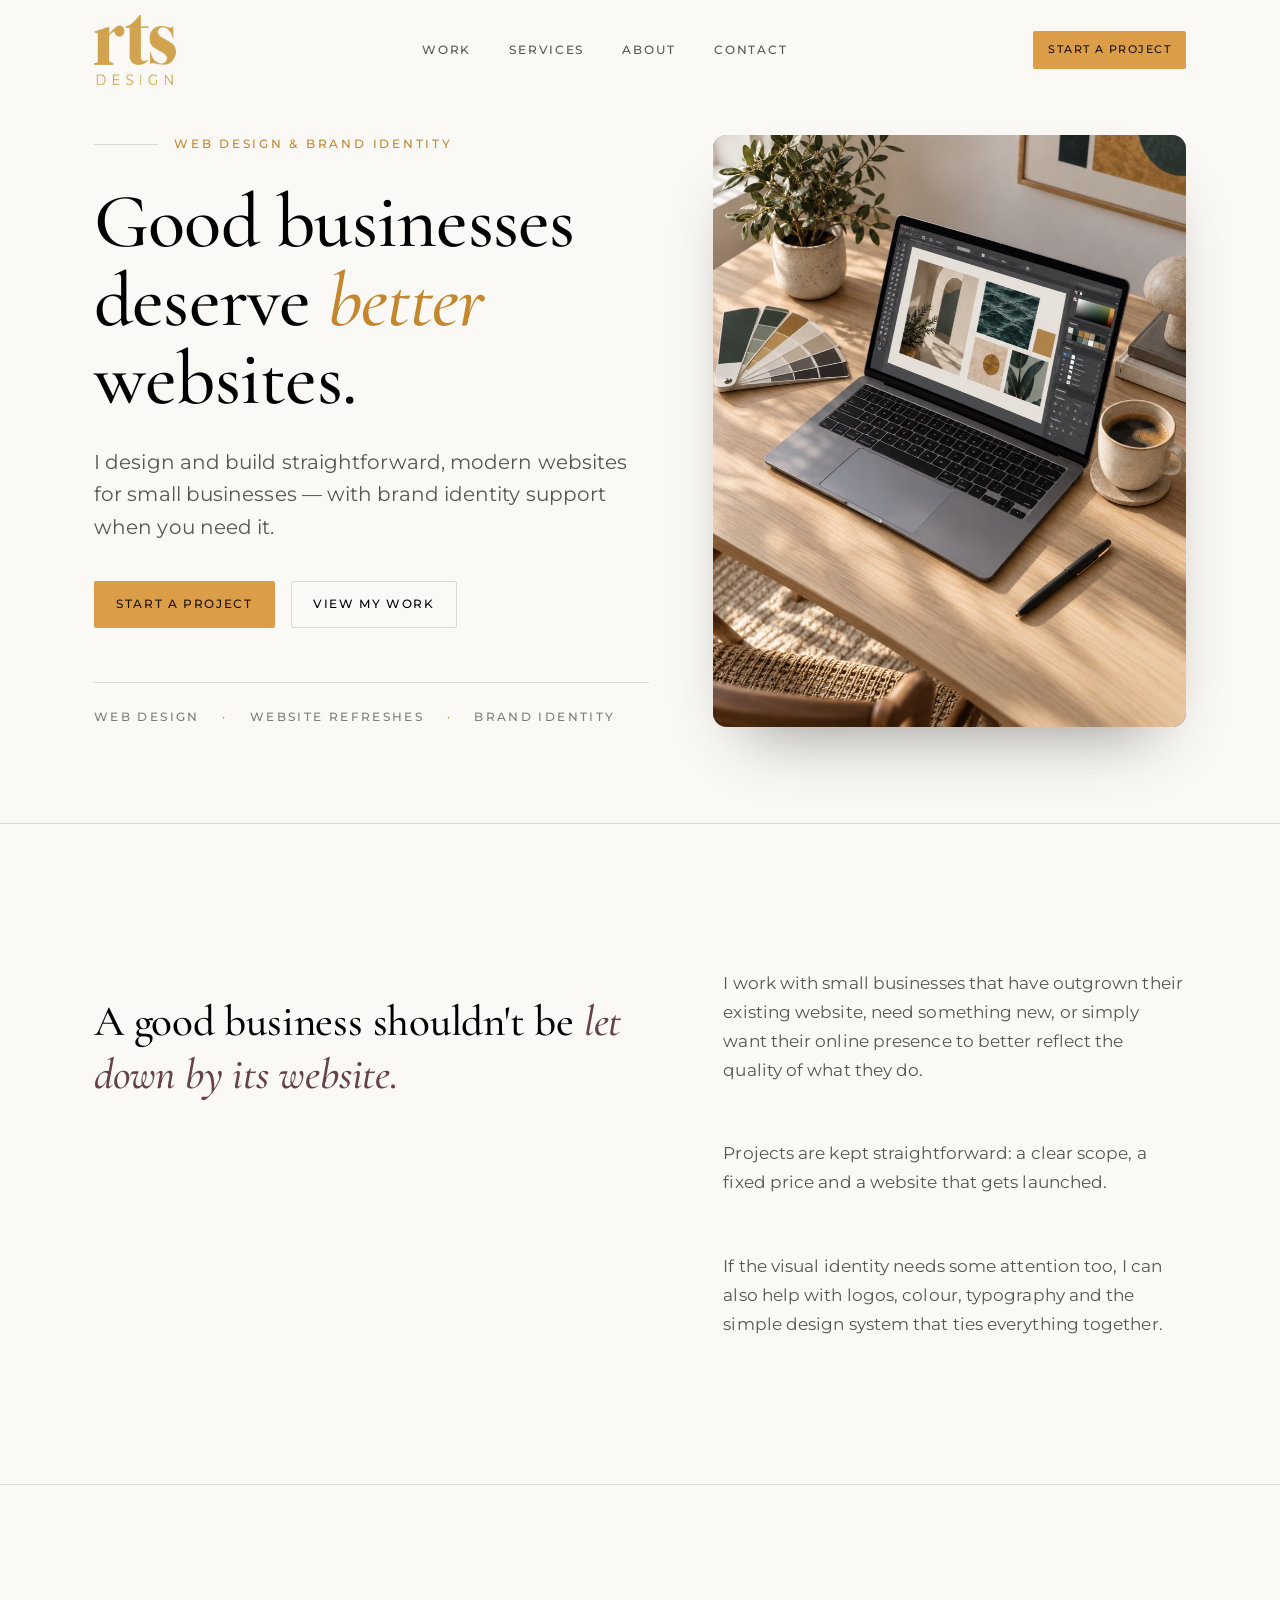
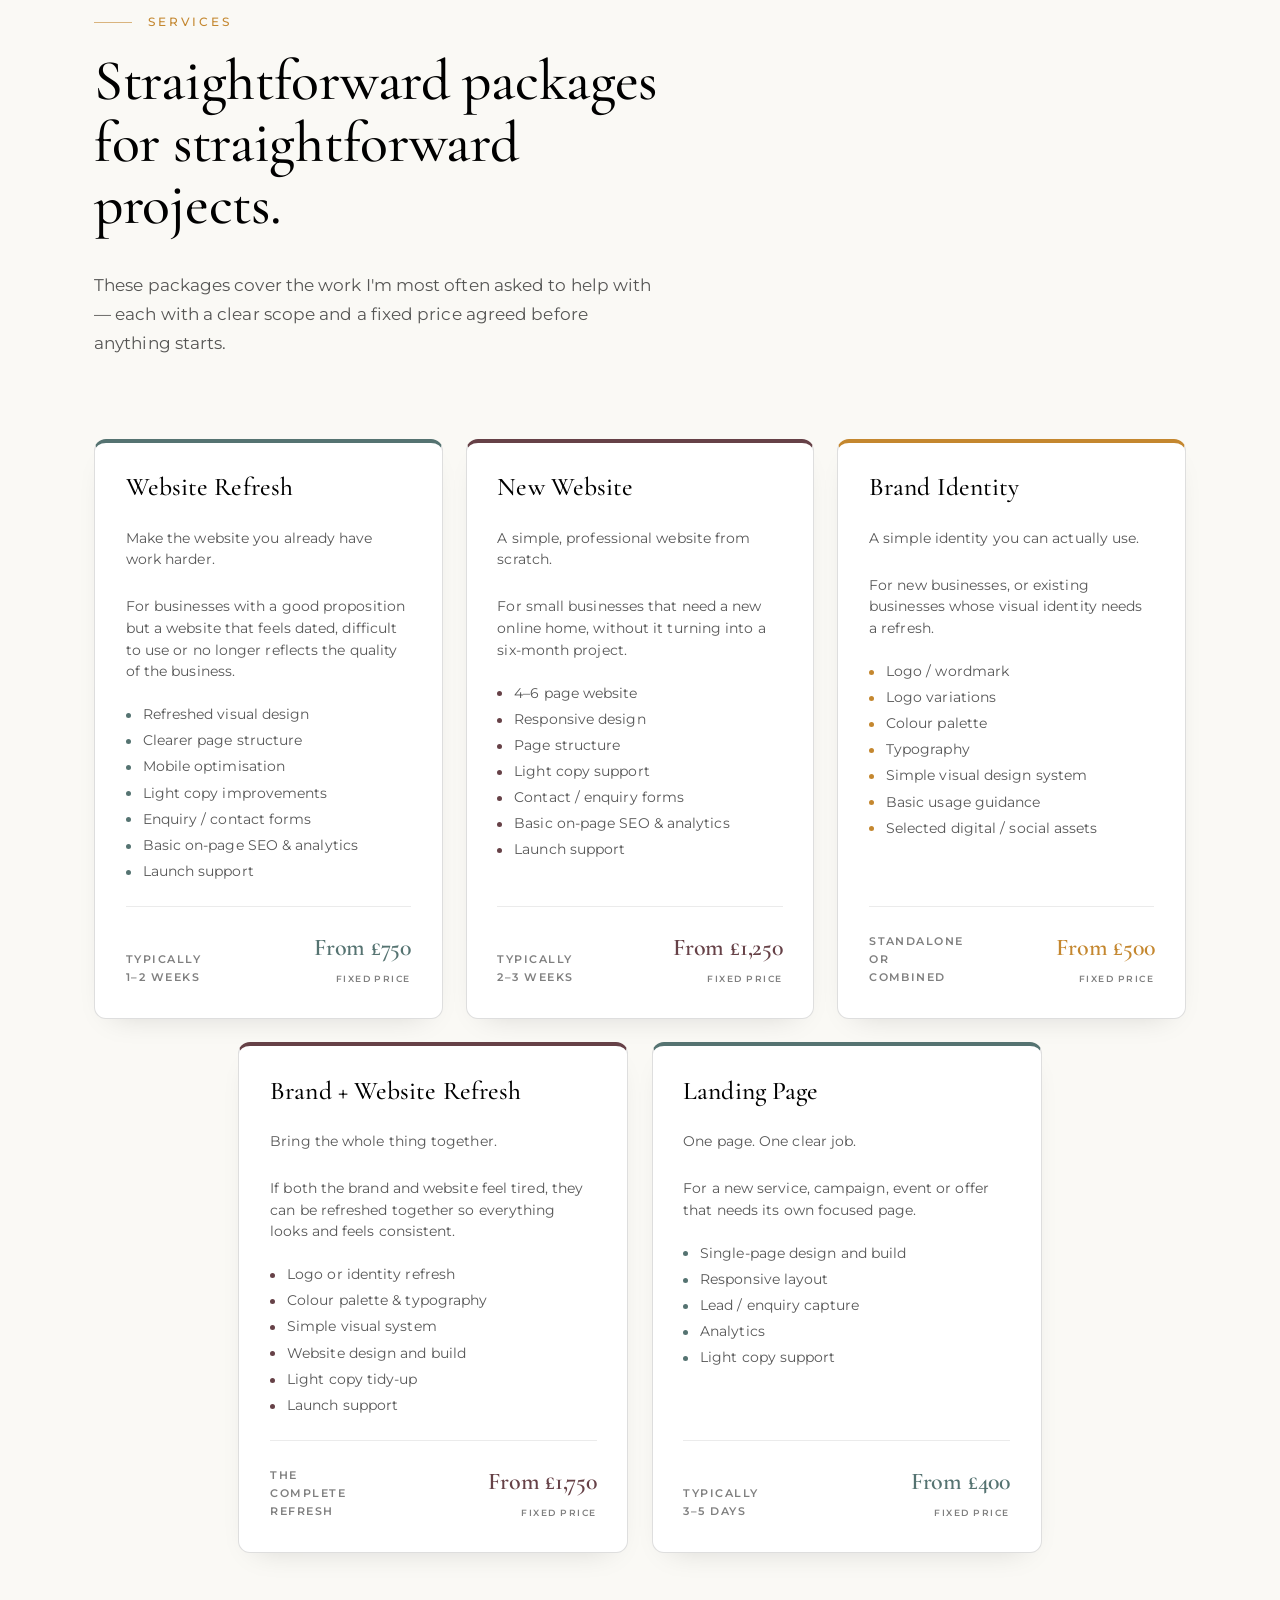
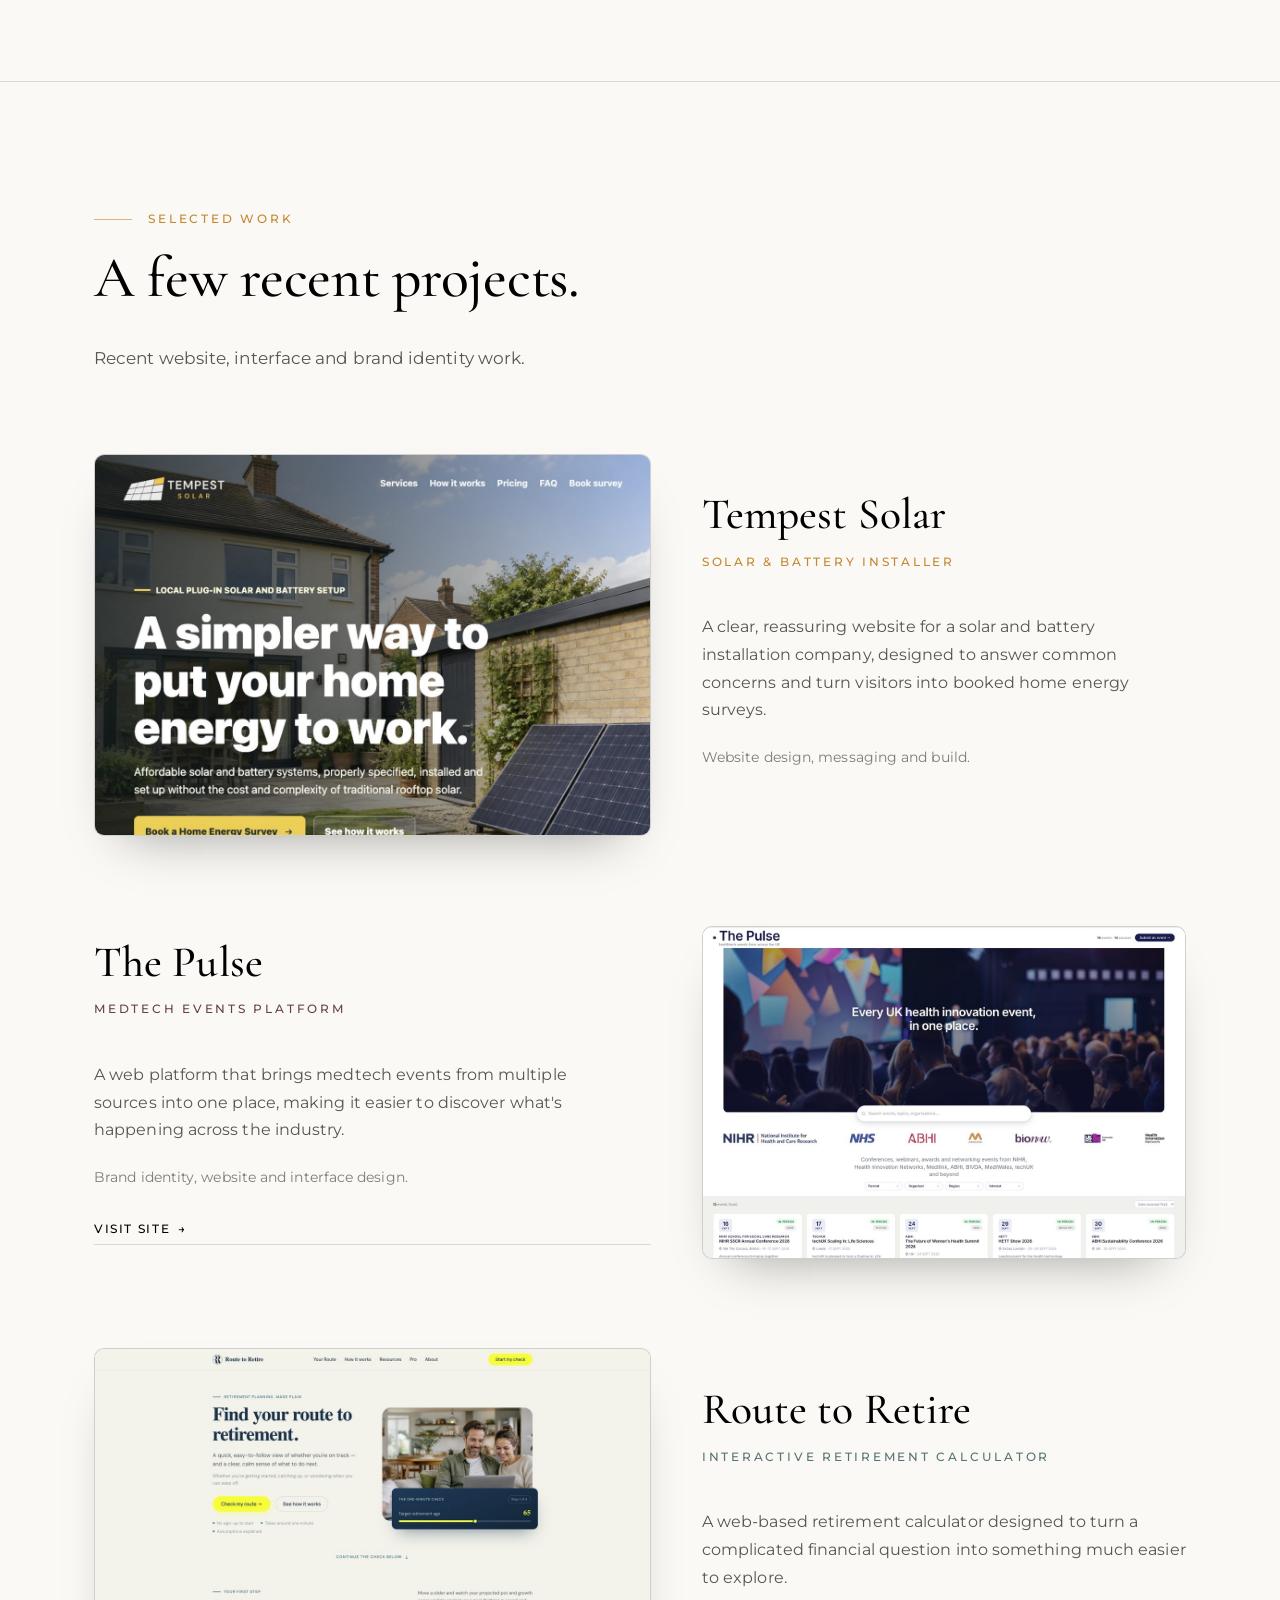
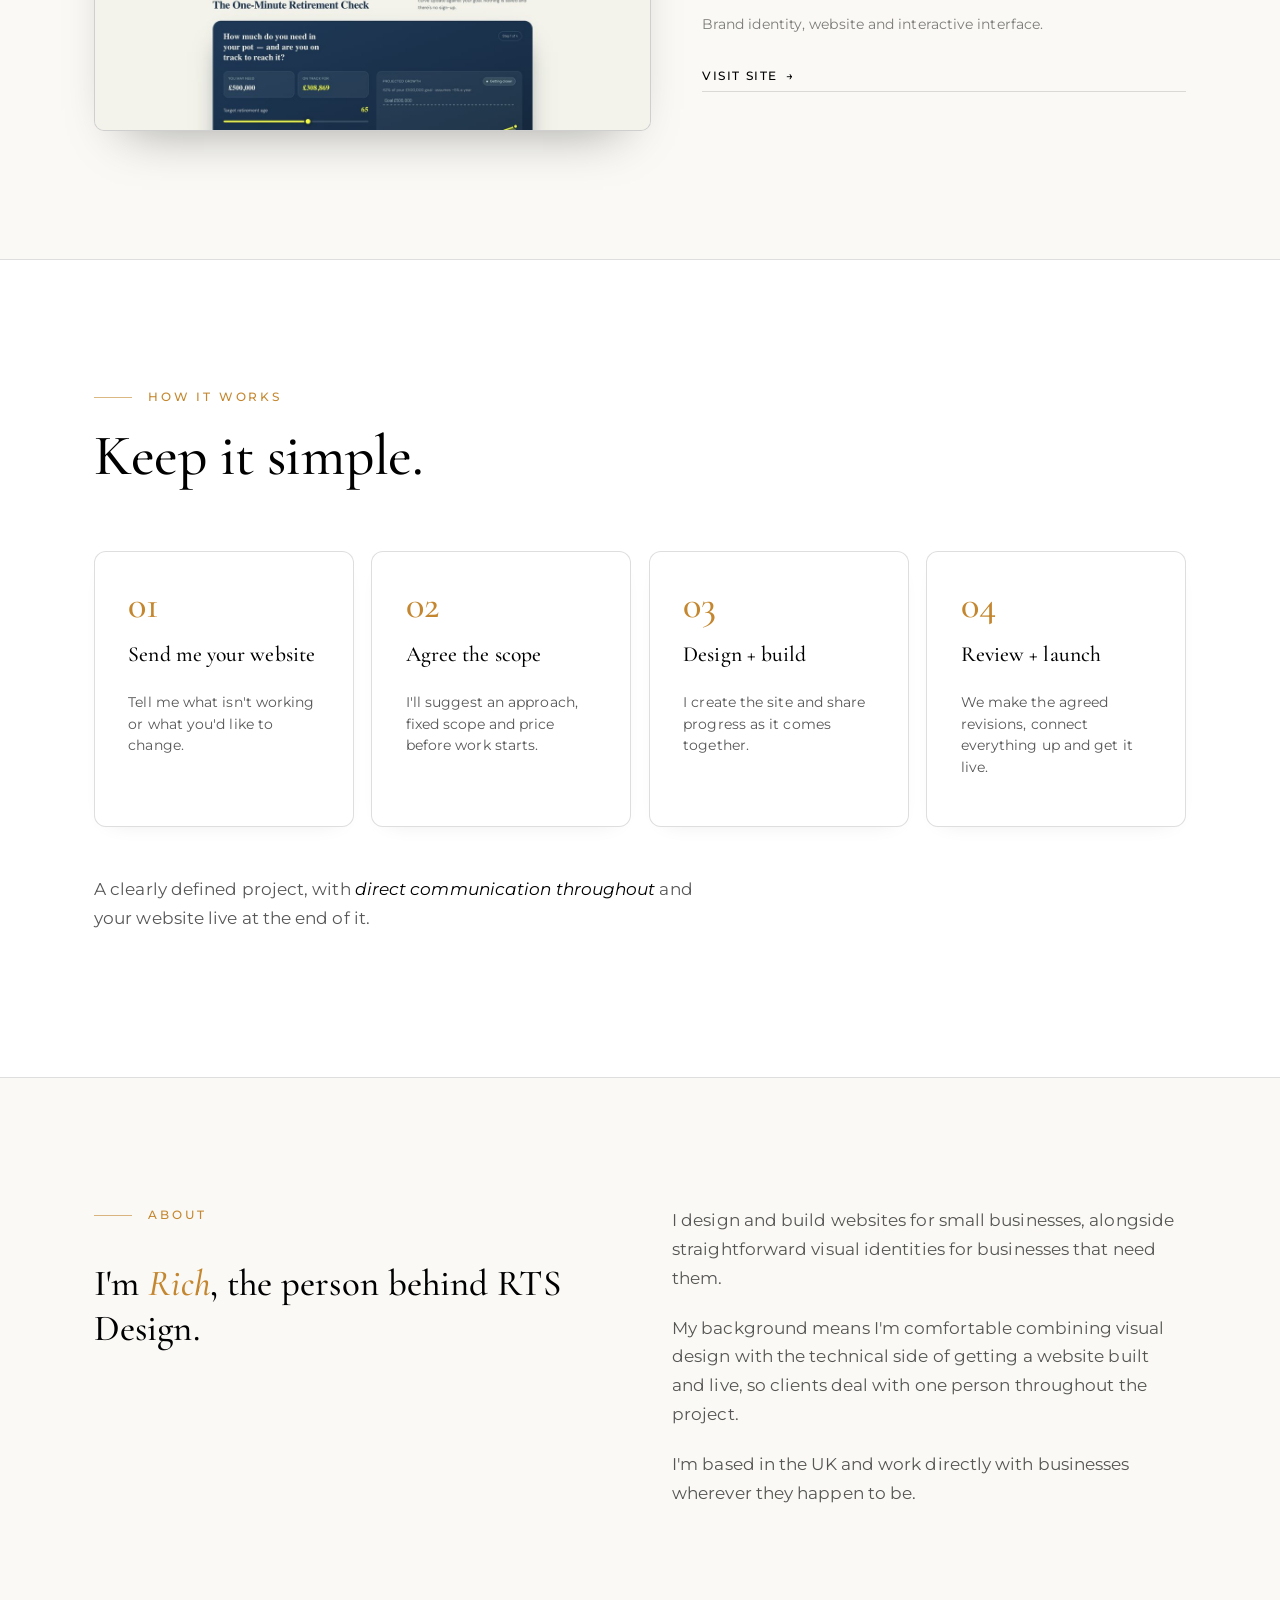
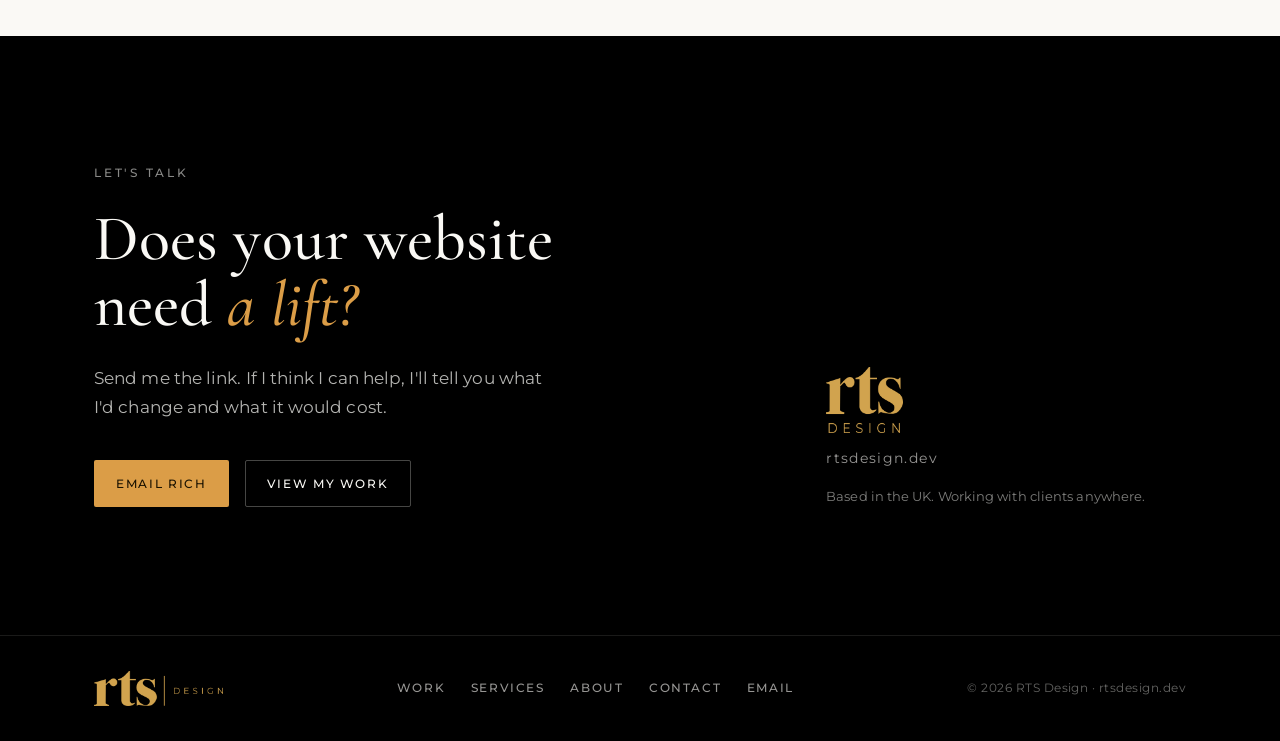
==== commit ccd702c0: "Simplify pricing cards and hero/work section visuals - Pricing cards: remove numbered badge boxes, p" ====
--- a/index.html
+++ b/index.html
@@ -265,15 +265,6 @@
   box-shadow:0 34px 66px -34px rgba(0,0,0,0.45);
 }
 .hero__media img{ position:absolute; inset:0; width:100%; height:100%; object-fit:cover; }
-.hero__media .tag{
-  position:absolute; left:1.5rem; right:1.5rem; bottom:1.4rem;
-  font-family:var(--sans); font-weight:500; font-size:0.76rem; letter-spacing:0.02em;
-  color:rgba(255,255,255,0.85);
-}
-.hero__media .dot{
-  position:absolute; top:1.4rem; left:1.5rem; width:10px; height:10px; border-radius:50%;
-  background:var(--gold);
-}
 
 /* ============================================================
    INTRO / POSITIONING
@@ -306,15 +297,8 @@
   transition:transform .35s ease, box-shadow .35s ease;
 }
 .svc:hover{ transform:scale(1.03); box-shadow:0 26px 50px -22px rgba(0,0,0,0.28); z-index:2; }
-.svc__badge{
-  width:46px; height:46px; border-radius:11px;
-  background:var(--accent, var(--teal)); color:#fff;
-  display:flex; align-items:center; justify-content:center;
-  font-family:var(--serif); font-weight:600; font-size:1.3rem;
-  margin-bottom:1.3rem;
-}
-.svc__name{ font-size:0.7rem; letter-spacing:0.18em; text-transform:uppercase; font-weight:600; color:var(--accent, var(--teal)); margin-bottom:0.65rem; }
-.svc__title{ font-family:var(--serif); font-weight:500; font-size:clamp(1.4rem,2vw,1.72rem); line-height:1.12; margin-bottom:0.7rem; }
+.svc__name{ font-family:var(--serif); font-weight:500; font-size:clamp(1.4rem,2vw,1.72rem); line-height:1.12; color:var(--ink); margin-bottom:0.7rem; }
+.svc__title{ font-family:var(--sans); font-weight:400; font-size:0.9rem; line-height:1.5; color:var(--ink-70); margin-bottom:0.7rem; }
 .svc__tag{ color:var(--ink-70); font-size:0.9rem; line-height:1.5; margin-bottom:1.4rem; }
 .svc__scope{ list-style:none; margin:0 0 1.6rem; padding:0; display:grid; gap:0.45rem; }
 .svc__scope li{ font-size:0.845rem; color:var(--ink-70); line-height:1.4; padding-left:1.05rem; position:relative; }
@@ -347,7 +331,6 @@
 .case__media img{ width:100%; height:100%; object-fit:cover; object-position:top center; }
 
 .case__body{ display:flex; flex-direction:column; }
-.case__idx{ font-family:var(--serif); font-style:italic; font-size:1rem; color:var(--ink-38); margin-bottom:0.9rem; }
 .case__name{ font-size:clamp(2rem,3.4vw,2.9rem); line-height:1.05; margin-bottom:0.5rem; }
 .case__cat{ margin-bottom:1.4rem; }
 .case__sum{ color:var(--ink-70); max-width:46ch; margin-bottom:0.4rem; font-size:1.02rem; }
@@ -521,8 +504,6 @@
 
       <div class="hero__media reveal" data-d="2">
         <img src="[data-uri]